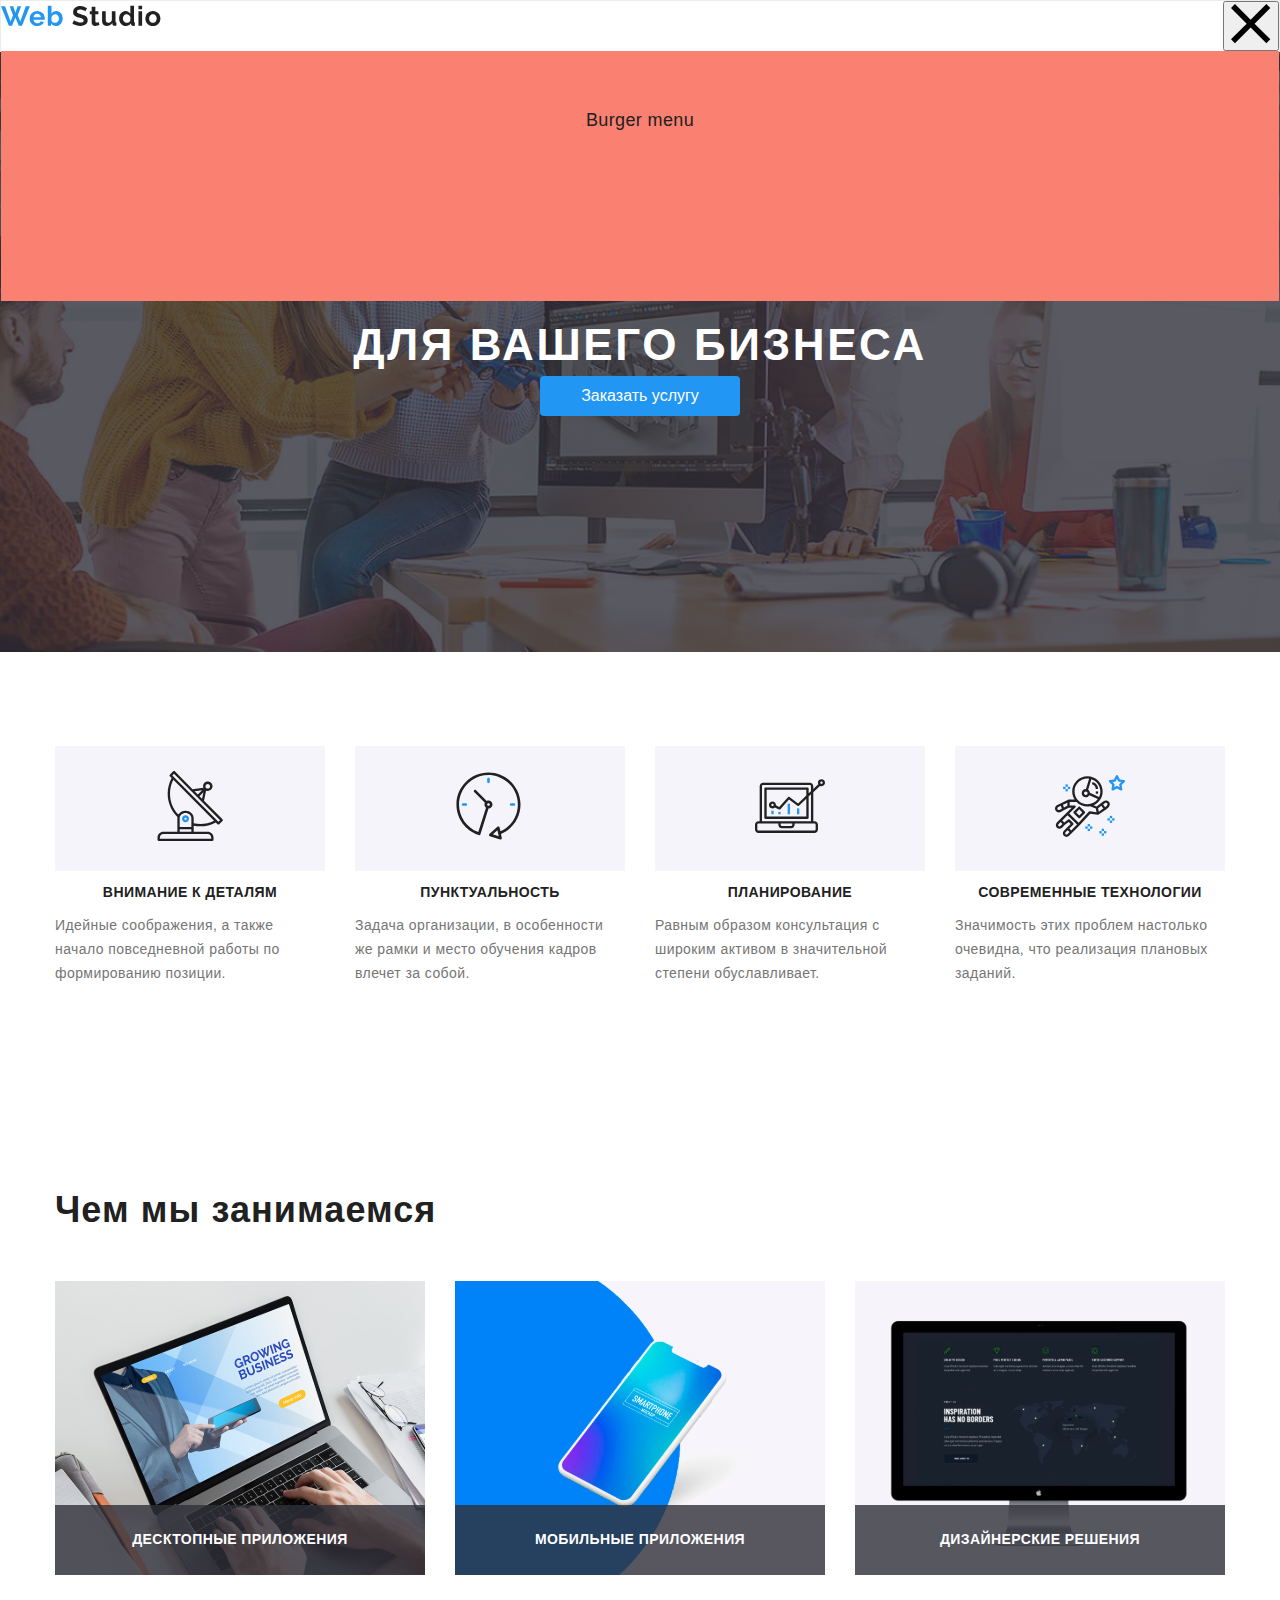
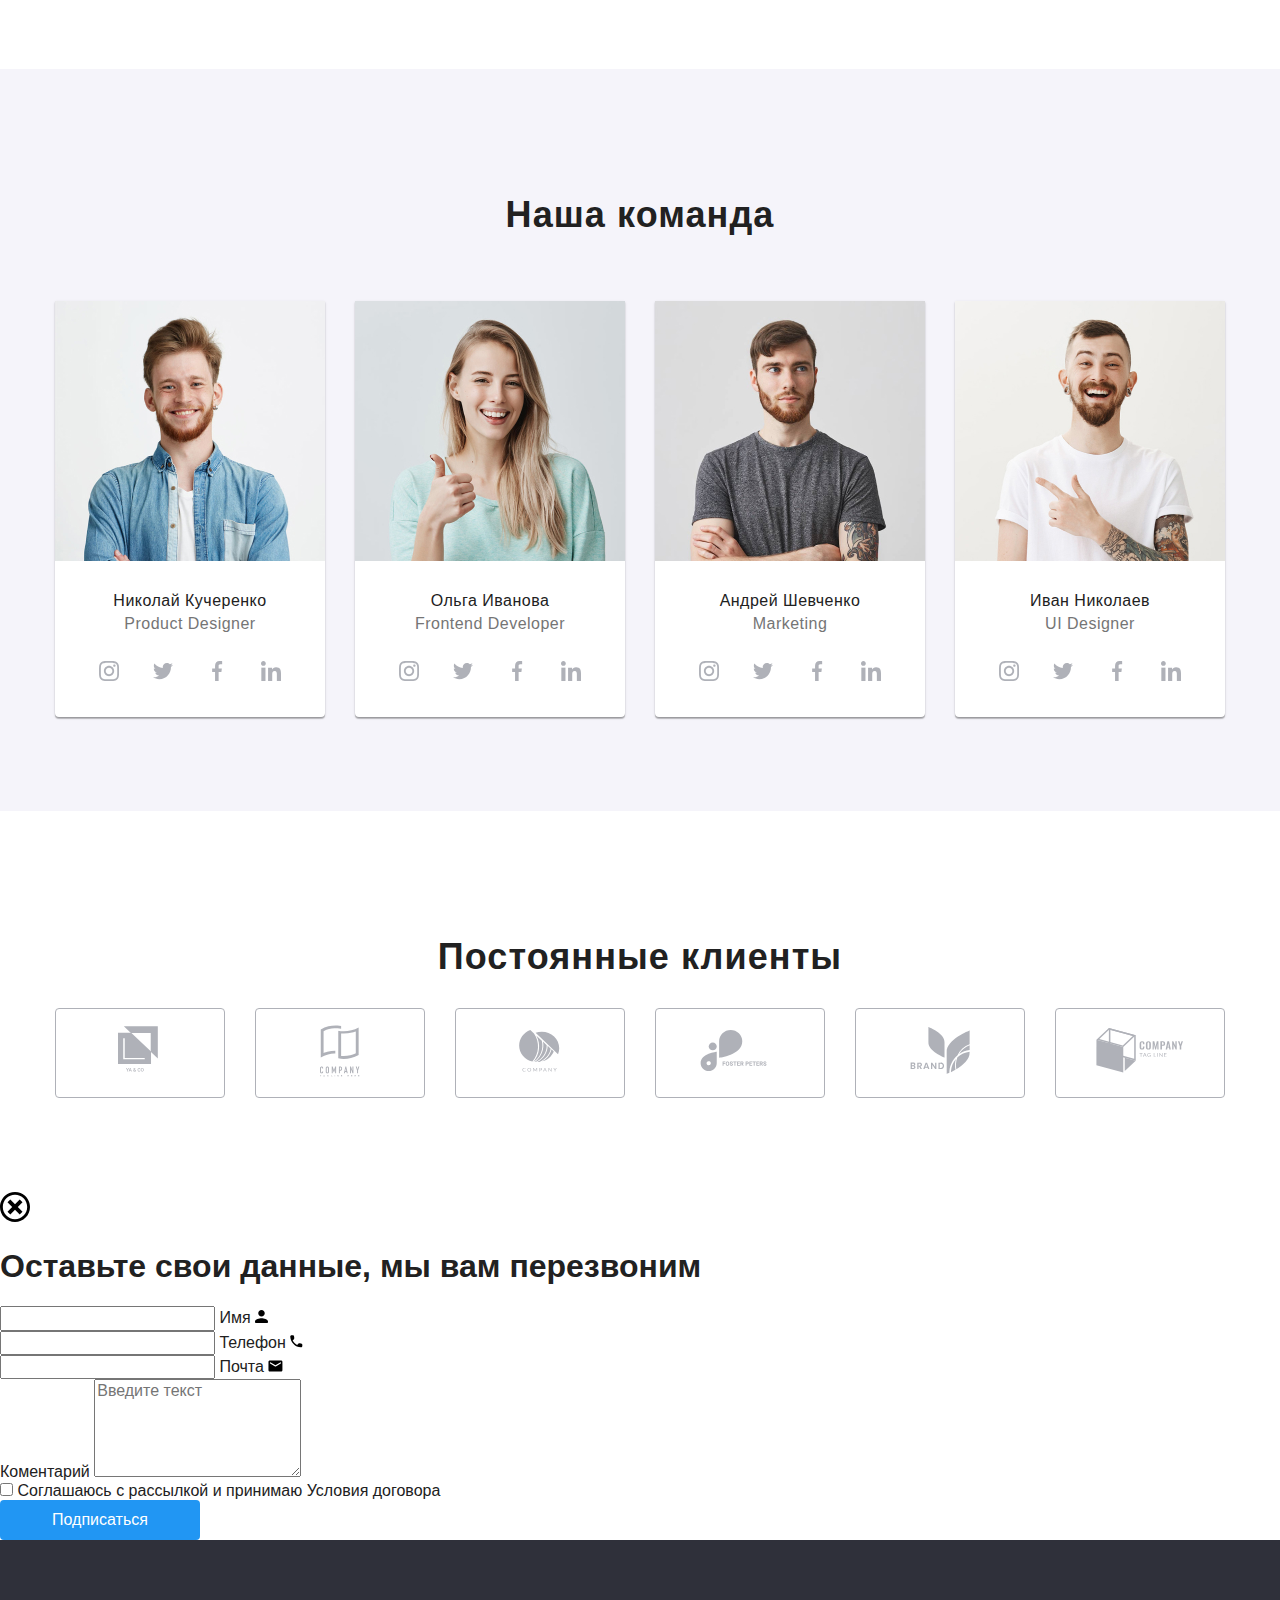
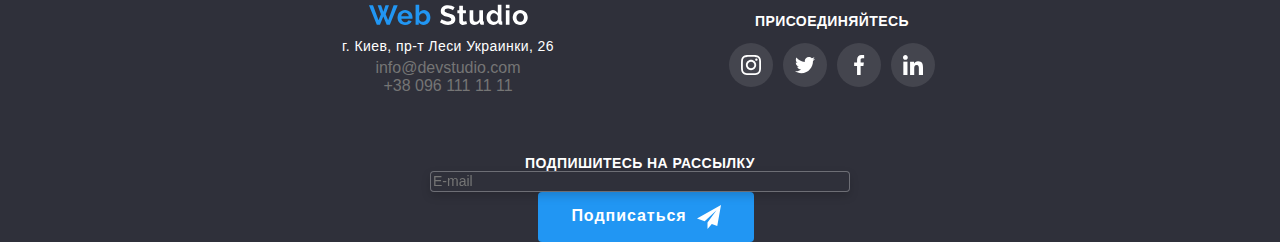
==== index.html @ 7d64acab "1" ====
<!DOCTYPE html>
<html lang="ru">
  <head>
    <meta charset="UTF-8" />
    <meta name="viewport" content="width=device-width, initial-scale=1.0" />
    <link
      rel="stylesheet"
      href="https://cdnjs.cloudflare.com/ajax/libs/modern-normalize/0.7.0/modern-normalize.min.css"
    />
    <link rel="stylesheet" href="./css/main.min.css" />
    <title>WebStudio</title>
  </head>

  <body class="page">
    <!-- header  -->
    <header>
      <div class="navigation-container">
        <div class="logo">
          <a href="./index.html">
            <svg class="footer-icon-size">
              <use
                href="./images/sprite.svg#icon-WebStudio-header"
                width="160"
                height="30"
              />
            </svg>
          </a>
        </div>
        <!-- Site navigation -->
        <div class="navcontacts-container">
          <nav>
            <ul class="nav list">
              <li class="nav-item">
                <a class="nav-link current-link" href="./index.html">Студия</a>
              </li>
              <li class="nav-item">
                <a class="nav-link" href="./portfolio.html">Портфолио</a>
              </li>
              <li class="nav-item">
                <a class="nav-link" href="">Контакты</a>
              </li>
            </ul>
          </nav>

          <!-- contacts -->

          <div class="contacts">
            <a class="email-style" href="mailto:info@devstudio.co"
              ><svg class="icon-email" width="16" height="12">
                <use href="./images/sprite.svg#icon-envelope"></use>
              </svg>
              <span class="email-text"> info@devstudio.com</span>
            </a>

            <a class="phonenumber-style" href="tel:+380961111111"
              ><svg class="icon-phone" width="10" height="15">
                <use href="./images/sprite.svg#icon-smartphone"></use>
              </svg>
              <span class="phonenumber-text"> +38 096 111 11 11</span>
            </a>
          </div>
        </div>
        <button
          type="button"
          class="menu-button is-open"
          data-menu-button
          aria-expanded="false"
          aria-controls="menu-container"
        >
          <svg class="mob-menuicon" aria-label="Переключатель мобильного меню">
            <use
              class="icon-closeburger"
              href="./images/sprite.svg#icon-close-burger"
              width="40"
              height="40"
            ></use>
            <use
              class="icon-burger"
              href="./images/sprite.svg#icon-burger"
              width="40"
              height="40"
            ></use>
          </svg>
        </button>
        <div class="menu-container is-open" id="menu-container" data-menu>
          Burger menu
        </div>
      </div>
    </header>
    <main>
      <!-- Hero -->
      <section class="hero">
        <div class="cotainer-hero">
          <h1 class="hero-title no-margin">
            Эффективные решения <br />
            для вашего бизнеса
          </h1>
          <button type="button" class="button" data-modal-open>
            Заказать услугу
          </button>
        </div>
      </section>
      <!-- Features -->
      <section class="features">
        <div class="container">
          <h2 class="title no-margin">
            *Логический заголовк,который не должен отображаться*
          </h2>
          <ul class="features-list list">
            <li class="item">
              <div class="features-icon-bcg">
                <svg class="features-icon">
                  <use
                    href="./images/sprite.svg#icon-antenna"
                    width="70"
                    height="70"
                  ></use>
                </svg>
              </div>
              <h3 class="features-title">Внимание к деталям</h3>
              <p class="features-text">
                Идейные соображения, а также начало повседневной работы по
                формированию позиции.
              </p>
            </li>
            <li class="item">
              <div class="features-icon-bcg">
                <svg class="features-icon">
                  <use
                    href="./images/sprite.svg#icon-clock"
                    width="67"
                    height="70"
                  ></use>
                </svg>
              </div>
              <h3 class="features-title">Пунктуальность</h3>
              <p class="features-text">
                Задача организации, в особенности же рамки и место обучения
                кадров влечет за собой.
              </p>
            </li>
            <li class="item">
              <div class="features-icon-bcg">
                <svg class="features-icon">
                  <use
                    href="./images/sprite.svg#icon-computer"
                    width="70"
                    height="70"
                  ></use>
                </svg>
              </div>
              <h3 class="features-title">Планирование</h3>
              <p class="features-text">
                Равным образом консультация с широким активом в значительной
                степени обуславливает.
              </p>
            </li>
            <li class="item">
              <div class="features-icon-bcg">
                <svg class="features-icon">
                  <use
                    href="./images/sprite.svg#icon-astronaut"
                    width="70"
                    height="70"
                  ></use>
                </svg>
              </div>
              <h3 class="features-title">Современные технологии</h3>
              <p class="features-text">
                Значимость этих проблем настолько очевидна, что реализация
                плановых заданий.
              </p>
            </li>
          </ul>
        </div>
      </section>
      <!-- Works -->
      <section class="works">
        <div class="container">
          <h2 class="works title">Чем мы занимаемся</h2>
          <!-- work types  -->
          <ul class="work-examples list">
            <li class="work-item">
              <img
                class="work-img"
                src="./images/laptop.svg"
                alt="Лаптоп"
                width="370"
              />
              <h3 class="work-name">Десктопные приложения</h3>
            </li>
            <li class="work-item">
              <img
                class="work-img"
                src="./images/telephoneblue.svg"
                alt="Смартфон"
                width="370"
              />
              <h3 class="work-name">Мобильные приложения</h3>
            </li>
            <li class="work-item">
              <img
                class="work-img"
                src="./images/desktop.svg"
                alt="Монитор"
                width="370"
              />
              <h3 class="work-name">Дизайнерские решения</h3>
            </li>
          </ul>
        </div>
      </section>
      <!-- Our Team -->
      <section class="team">
        <div class="container">
          <h2 class="title">Наша команда</h2>
          <!-- team members -->
          <ul class="team-list list">
            <li class="team-item">
              <img
                alt="Николай Кучеренко"
                src="./images/nikolai.jpg"
                width="480"
              />
              <h3 class="team-name">Николай Кучеренко</h3>
              <p class="team-text">Product Designer</p>
              <ul class="social list">
                <li class="social-item">
                  <a class="social-link" href=""
                    ><svg class="social-icon" width="20" height="20">
                      <use href="./images/sprite.svg#icon-instagram"></use>
                    </svg>
                  </a>
                </li>
                <li class="social-item">
                  <a class="social-link" href=""
                    ><svg class="social-icon" width="22" height="20">
                      <use href="./images/sprite.svg#icon-twitter" />
                    </svg>
                  </a>
                </li>
                <li class="social-item">
                  <a class="social-link" href=""
                    ><svg class="social-icon" width="20" height="30">
                      <use href="./images/sprite.svg#icon-facebook" />
                    </svg>
                  </a>
                </li>
                <li class="social-item">
                  <a class="social-link" href=""
                    ><svg class="social-icon" width="20" height="20">
                      <use href="./images/sprite.svg#icon-linkedin" />
                    </svg>
                  </a>
                </li>
              </ul>
            </li>
            <li class="team-item">
              <img src="./images/olga.jpg" alt="Ольга Иванова" width="480" />
              <h3 class="team-name">Ольга Иванова</h3>
              <p class="team-text">Frontend Developer</p>
              <ul class="social list">
                <li class="social-item">
                  <a class="social-link" href=""
                    ><svg class="social-icon" width="20" height="20">
                      <use href="./images/sprite.svg#icon-instagram" />
                    </svg>
                  </a>
                </li>
                <li class="social-item">
                  <a class="social-link" href=""
                    ><svg class="social-icon" width="22" height="20">
                      <use href="./images/sprite.svg#icon-twitter" />
                    </svg>
                  </a>
                </li>
                <li class="social-item">
                  <a class="social-link" href=""
                    ><svg class="social-icon" width="20" height="30">
                      <use href="./images/sprite.svg#icon-facebook" />
                    </svg>
                  </a>
                </li>
                <li class="social-item">
                  <a class="social-link" href=""
                    ><svg class="social-icon" width="20" height="20">
                      <use href="./images/sprite.svg#icon-linkedin" />
                    </svg>
                  </a>
                </li>
              </ul>
            </li>
            <li class="team-item">
              <img
                src="./images/andrei.jpg"
                alt="Андрей Шевченко"
                width="480"
              />
              <h3 class="team-name">Андрей Шевченко</h3>
              <p class="team-text">Marketing</p>
              <ul class="social list">
                <li class="social-item">
                  <a class="social-link" href=""
                    ><svg class="social-icon" width="20" height="20">
                      <use href="./images/sprite.svg#icon-instagram" />
                    </svg>
                  </a>
                </li>
                <li class="social-item">
                  <a class="social-link" href=""
                    ><svg class="social-icon" width="22" height="20">
                      <use href="./images/sprite.svg#icon-twitter" />
                    </svg>
                  </a>
                </li>
                <li class="social-item">
                  <a class="social-link" href=""
                    ><svg class="social-icon" width="20" height="30">
                      <use href="./images/sprite.svg#icon-facebook" />
                    </svg>
                  </a>
                </li>
                <li class="social-item">
                  <a class="social-link" href=""
                    ><svg class="social-icon" width="20" height="20">
                      <use href="./images/sprite.svg#icon-linkedin" />
                    </svg>
                  </a>
                </li>
              </ul>
            </li>
            <li class="team-item">
              <img src="./images/ivan.jpg" alt="Иван Николаев" width="470" />
              <h3 class="team-name">Иван Николаев</h3>
              <p class="team-text">UI Designer</p>
              <ul class="social list">
                <li class="social-item">
                  <a class="social-link" href=""
                    ><svg class="social-icon" width="20" height="20">
                      <use href="./images/sprite.svg#icon-instagram" />
                    </svg>
                  </a>
                </li>
                <li class="social-item">
                  <a class="social-link" href=""
                    ><svg class="social-icon" width="22" height="20">
                      <use href="./images/sprite.svg#icon-twitter" />
                    </svg>
                  </a>
                </li>
                <li class="social-item">
                  <a class="social-link" href=""
                    ><svg class="social-icon" width="20" height="30">
                      <use href="./images/sprite.svg#icon-facebook" />
                    </svg>
                  </a>
                </li>
                <li class="social-item">
                  <a class="social-link" href=""
                    ><svg class="social-icon" width="20" height="20">
                      <use href="./images/sprite.svg#icon-linkedin" />
                    </svg>
                  </a>
                </li>
              </ul>
            </li>
          </ul>
        </div>
      </section>
      <!-- Customers -->
      <section class="customers">
        <div class="container">
          <h2 class="title">Постоянные клиенты</h2>
          <!-- customers list -->
          <ul class="customers-logo list">
            <li class="customer-logo-pic">
              <a class="customers-link" href=""
                ><svg width="44" height="49">
                  <use href="./images/sprite.svg#icon-Client1" />
                </svg>
              </a>
            </li>
            <li class="customer-logo-pic">
              <a class="customers-link" href=""
                ><svg width="40" height="52">
                  <use href="./images/sprite.svg#icon-Client2" />
                </svg>
              </a>
            </li>
            <li class="customer-logo-pic">
              <a class="customers-link" href=""
                ><svg width="41" height="42">
                  <use href="./images/sprite.svg#icon-Client3" />
                </svg>
              </a>
            </li>
            <li class="customer-logo-pic">
              <a class="customers-link" href=""
                ><svg width="80" height="42">
                  <use href="./images/sprite.svg#icon-Client4" />
                </svg>
              </a>
            </li>
            <li class="customer-logo-pic">
              <a class="customers-link" href=""
                ><svg width="60" height="47">
                  <use href="./images/sprite.svg#icon-Client5" />
                </svg>
              </a>
            </li>
            <li class="customer-logo-pic">
              <a class="customers-link" href=""
                ><svg width="88" height="45">
                  <use href="./images/sprite.svg#icon-Client6" />
                </svg>
              </a>
            </li>
          </ul>
        </div>
      </section>

      <!-- MODAL WINDOW -->
      <div class="backdrop is-hidden" data-modal>
        <div class="modal">
          <a class="close-button" href="./index.html" data-modal-close
            ><svg width="30" height="30">
              <use href="./images/sprite.svg#icon-cancel-circle" />
            </svg>
          </a>

          <form class="callback-form" autocomplete="off">
            <h1 class="form-tittle">Оставьте свои данные, мы вам перезвоним</h1>
            <div class="form-field">
              <input
                class="form-input"
                id="name"
                name="name"
                type="text"
                placeholder=" "
              />
              <label class="form-lable" for="name">Имя</label>
              <svg class="modal-icon" width="13" height="13">
                <use href="./images/sprite.svg#icon-person-modal" />
              </svg>
            </div>
            <div class="form-field">
              <input
                class="form-input"
                id="tel"
                name="tel"
                type="tel"
                placeholder=" "
              />
              <label class="form-lable" for="tel">Телефон</label>
              <svg class="modal-icon" width="13" height="13">
                <use href="./images/sprite.svg#icon-phone-modal" />
              </svg>
            </div>
            <div class="form-field">
              <input
                class="form-input"
                id="mail"
                name="mail"
                type="email"
                placeholder=" "
              />
              <label class="form-lable" for="mail">Почта</label>
              <svg class="modal-icon" width="15" height="12">
                <use href="./images/sprite.svg#icon-envelope-modal" />
              </svg>
            </div>
            <div class="form-field">
              <label
                >Коментарий
                <textarea
                  name="comment"
                  rows="5"
                  placeholder="Введите текст"
                ></textarea>
              </label>
            </div>
            <div class="policy-field">
              <label class="checkbox-lable"
                ><input class="checkbox" name="agree" type="checkbox" />
                <span class="checkbox-icon"></span>Соглашаюсь с рассылкой и
                принимаю
                <a class="policy-link" href="">Условия договора </a>
              </label>
            </div>
            <div class="submit">
              <button type="button" class="button submit-btn">
                Подписаться
              </button>
            </div>
          </form>
        </div>
      </div>
    </main>
    <!-- Footer -->
    <footer class="footer">
      <!-- logo -->
      <div class="logo-subscribe-container">
        <div class="footer-container">
          <div class="logo-footer">
            <a href="./index.html">
              <svg class="footer-icon-size">
                <use
                  href="./images/sprite.svg#icon-WebStudio-foooter"
                  width="160"
                  height="30"
                />
              </svg>
            </a>

            <address>
              <span class="phys-address"> г. Киев, пр-т Леси Украинки, 26</span>
              <br />
              <!-- contacts -->
              <a href="mailto:info@devstudio.co">
                <span class="adress">info@devstudio.com</span></a
              >
              <br />
              <a href="tel:+380961111111">
                <span class="adress">+38 096 111 11 11</span></a
              >
            </address>
          </div>
          <!-- subscribe -->
          <div class="subscribe-container">
            <h2 class="subscribe-title">присоединяйтесь</h2>
            <ul class="footer-social list">
              <li class="footer-social-item">
                <a class="footer-social-link" href=""
                  ><svg class="footer-social-icon" width="20" height="20">
                    <use href="./images/sprite.svg#icon-instagram" />
                  </svg>
                </a>
              </li>
              <li class="footer-social-item">
                <a class="footer-social-link" href=""
                  ><svg class="footer-social-icon" width="22" height="20">
                    <use href="./images/sprite.svg#icon-twitter" />
                  </svg>
                </a>
              </li>
              <li class="footer-social-item">
                <a class="footer-social-link" href=""
                  ><svg class="footer-social-icon" width="20" height="30">
                    <use href="./images/sprite.svg#icon-facebook" />
                  </svg>
                </a>
              </li>
              <li class="footer-social-item">
                <a class="footer-social-link" href=""
                  ><svg class="footer-social-icon" width="20" height="20">
                    <use href="./images/sprite.svg#icon-linkedin" />
                  </svg>
                </a>
              </li>
            </ul>
          </div>
        </div>
        <div class="mail-subscribe">
          <form class="suscribe-form">
            <label class="footer-field">
              <input name="mail" type="email" placeholder="E-mail" />
              Подпишитесь на рассылку
            </label>
            <button class="footer-btn" type="submit" class="submit-btn">
              Подписаться
            </button>
          </form>
        </div>
      </div>
    </footer>
    <script src="./js/modal.js"></script>
    <script src="./js/menu.js"></script>
  </body>
</html>
---- css/main.min.css ----
.page{font-family:"Roboto", sans-serif;color:#212121;background-color:#fff}a{color:inherit;text-decoration:none}img{display:block;max-width:100%;height:auto}.visually-hidden{position:absolute !important;clip:rect(1px 1px 1px 1px);clip:rect(1px, 1px, 1px, 1px);padding:0 !important;border:0 !important;height:1px !important;width:1px !important;overflow:hidden}.list{list-style:none;padding:0px;margin:0px}.container{padding-left:15px;padding-right:15px;margin-right:auto;margin-left:auto}@media screen and (max-width: 767px){.container{max-width:480px}}@media screen and (min-width: 768px){.container{max-width:768px}}@media screen and (min-width: 1140px){.container{max-width:1200px;padding-bottom:94px;padding-top:94px}}.button{min-width:200px;padding:10px 32px;color:#fff;background:#2196f3;border-radius:4px;border:1px solid transparent}.title{font-weight:700;font-size:36px;line-height:1.2;text-align:center;letter-spacing:0.03em}.no-margin{margin:0px}.menu-container{display:none;position:absolute;top:100%;left:0;width:100%;height:250px;background-color:salmon;padding:60px 0;text-align:center;font-weight:500;font-size:18px;line-height:1.1;letter-spacing:0.02em}.menu-container.is-open{display:block}.menu-button .icon-closeburger{display:none}.menu-button.is-open .icon-closeburger{display:block}.menu-button.is-open .icon-burger{display:none}.navigation-container{position:relative;display:-webkit-box;display:-ms-flexbox;display:flex;-webkit-box-pack:justify;-ms-flex-pack:justify;justify-content:space-between}.navcontacts-container{display:none}.mob-menu{display:-webkit-inline-box;display:-ms-inline-flexbox;display:inline-flex;margin:0;padding:0;border:none;background-color:transparent}.mob-menuicon{height:40px;width:40px}header{border:1px solid #ececec}.email-style{color:#757575;fill:#757575;-webkit-transition:color 250ms cubic-bezier(0.4, 0, 0.2, 1),fill 250ms cubic-bezier(0.4, 0, 0.2, 1);transition:color 250ms cubic-bezier(0.4, 0, 0.2, 1),fill 250ms cubic-bezier(0.4, 0, 0.2, 1)}.email-style:hover,.email-style:focus{color:#2196f3;fill:#2196f3}.email-text{font-style:normal;font-style:normal;font-weight:500;font-size:14px;line-height:1.14;letter-spacing:0.02em}.phonenumber-style{font-style:normal;font-weight:500;font-size:14px;line-height:1.14;letter-spacing:0.02em}.phonenumber-style{color:#757575;fill:#757575;-webkit-transition:color 250ms cubic-bezier(0.4, 0, 0.2, 1),fill 250ms cubic-bezier(0.4, 0, 0.2, 1);transition:color 250ms cubic-bezier(0.4, 0, 0.2, 1),fill 250ms cubic-bezier(0.4, 0, 0.2, 1)}.phonenumber-style:focus,.phonenumber-style:hover{color:#2196f3;fill:#2196f3}.features .title{display:none}@media screen and (min-width: 768px){.features-list{display:-webkit-box;display:-ms-flexbox;display:flex;-ms-flex-wrap:wrap;flex-wrap:wrap;margin:-15px}}@media screen and (min-width: 1140px){.features-list{-ms-flex-wrap:nowrap;flex-wrap:nowrap}}.features-icon-bcg{text-align:center;padding:25px 0;background-color:#f5f4fa}@media screen and (min-width: 768px){.list .item{-ms-flex-preferred-size:calc((100% - 4 * 15px) / 2);flex-basis:calc((100% - 4 * 15px) / 2);margin:15px}}@media screen and (min-width: 1140px){.list .item{-ms-flex-preferred-size:calc((100% - 3 * 30px) / 4);flex-basis:calc((100% - 3 * 30px) / 4)}}.features-icon{width:70px;height:70px}.features-title{text-align:center;font-weight:700;font-size:14px;line-height:1.1;letter-spacing:0.03em;text-transform:uppercase}.features-text{color:#757575;font-size:14px;line-height:1.7;letter-spacing:0.03em}.customers-logo{display:-webkit-box;display:-ms-flexbox;display:flex;-ms-flex-wrap:wrap;flex-wrap:wrap;margin:-15px}.customer-logo-pic{-ms-flex-preferred-size:calc((100% - 4 * 15px) / 2);flex-basis:calc((100% - 4 * 15px) / 2);height:90px;margin:15px;display:-webkit-box;display:-ms-flexbox;display:flex;-webkit-box-pack:center;-ms-flex-pack:center;justify-content:center;-webkit-box-align:center;-ms-flex-align:center;align-items:center;border:1px solid #afb1b8;-webkit-box-sizing:border-box;box-sizing:border-box;border-radius:4px;-webkit-transition:border 250ms cubic-bezier(0.4, 0, 0.2, 1);transition:border 250ms cubic-bezier(0.4, 0, 0.2, 1)}@media screen and (min-width: 768px){.customer-logo-pic{-ms-flex-preferred-size:calc((100% - 6 * 15px) / 3);flex-basis:calc((100% - 6 * 15px) / 3)}}@media screen and (min-width: 1140px){.customer-logo-pic{-ms-flex-preferred-size:calc((100% - 12 * 15px) / 6);flex-basis:calc((100% - 12 * 15px) / 6)}}.customer-logo-pic:focus,.customer-logo-pic:hover{border:1px solid #2196f3}.customers-link{fill:#afb1b8;-webkit-transition:fill 250ms cubic-bezier(0.4, 0, 0.2, 1);transition:fill 250ms cubic-bezier(0.4, 0, 0.2, 1)}.customers-link:hover,.customers-link:focus{fill:#2196f3}@media screen and (max-width: 768px){.works{display:none}}@media screen and (min-width: 768px){.works{display:none}}@media screen and (min-width: 1140px){.works{display:-webkit-box;display:-ms-flexbox;display:flex}}.works .title{margin-bottom:50px;margin-top:0px}.work-examples{display:-webkit-box;display:-ms-flexbox;display:flex}.work-item{position:relative}.work-img{display:block}.work-item+.work-item{margin-left:30px}.work-name{position:absolute;display:-webkit-box;display:-ms-flexbox;display:flex;-webkit-box-pack:center;-ms-flex-pack:center;justify-content:center;-webkit-box-align:center;-ms-flex-align:center;align-items:center;bottom:0px;width:370px;height:70px;margin:0px;font-weight:700;font-size:14px;line-height:1.1;letter-spacing:0.03em;text-transform:uppercase;color:#ffffff;background-color:rgba(47,48,58,0.8)}@media screen and (min-width: 768px){.team-list{display:-webkit-box;display:-ms-flexbox;display:flex;-ms-flex-wrap:wrap;flex-wrap:wrap;margin:-15px}}@media screen and (min-width: 1140px){.team-list{-ms-flex-wrap:nowrap;flex-wrap:nowrap;margin-top:50px}}.team{background-color:#f5f4fa}.team-item{margin-right:auto;margin-left:auto;display:block;-webkit-box-shadow:0px 2px 1px rgba(0,0,0,0.2),0px 1px 1px rgba(0,0,0,0.14),0px 1px 3px rgba(0,0,0,0.12);box-shadow:0px 2px 1px rgba(0,0,0,0.2),0px 1px 1px rgba(0,0,0,0.14),0px 1px 3px rgba(0,0,0,0.12);border-radius:0px 0px 4px 4px;background-color:#fff}@media screen and (min-width: 768px){.team-item{-ms-flex-preferred-size:calc((100% - 4 * 15px) / 2);flex-basis:calc((100% - 4 * 15px) / 2);margin:15px}}.team-name{font-weight:500;font-size:16px;line-height:1.2;letter-spacing:0.03em;margin-top:30px;margin-bottom:0px;text-align:center}.team-text{font-size:16px;line-height:1.2;letter-spacing:0.03em;color:#757575;margin-top:10px;margin-bottom:0px;text-align:center;margin:4px}.social{margin-top:16px;margin-bottom:24px;display:-webkit-box;display:-ms-flexbox;display:flex;-webkit-box-pack:center;-ms-flex-pack:center;justify-content:center}.social-item+.social-item{margin-left:10px}.social-link{display:-webkit-box;display:-ms-flexbox;display:flex;-webkit-box-pack:center;-ms-flex-pack:center;justify-content:center;-webkit-box-align:center;-ms-flex-align:center;align-items:center;width:44px;height:44px;border-radius:50%;fill:#afb1b8;-webkit-transition:background-color 250ms cubic-bezier(0.4, 0, 0.2, 1),fill 250ms cubic-bezier(0.4, 0, 0.2, 1);transition:background-color 250ms cubic-bezier(0.4, 0, 0.2, 1),fill 250ms cubic-bezier(0.4, 0, 0.2, 1)}.social-link:hover,.social-link:focus{background-color:#2196f3;fill:#ffffff}.footer{background-color:#2f303a}.footer-container{width:470px;padding:60px 0px;margin-left:auto;margin-right:auto}@media screen and (min-width: 768px){.footer-container{display:-webkit-box;display:-ms-flexbox;display:flex;width:768px}}@media screen and (min-width: 1140px){.footer-container{width:768px}}.logo-footer{text-align:center}@media screen and (min-width: 768px){.logo-footer{width:50%}}.phys-address{font-size:14px;line-height:1.7;letter-spacing:0.03em;margin-top:20px;font-style:normal;color:#fff}.adress{color:#757575;font-style:normal}@media screen and (min-width: 768px){.subscribe-container{width:50%}}.subscribe-title{text-align:center;font-weight:700;font-size:14px;line-height:1.4;letter-spacing:0.03em;text-transform:uppercase;color:#fff}.footer-icon-size{width:160px;height:30px}.footer-social{display:-webkit-box;display:-ms-flexbox;display:flex;-webkit-box-pack:center;-ms-flex-pack:center;justify-content:center}.footer-social-link{display:-webkit-box;display:-ms-flexbox;display:flex;width:44px;height:44px;background-color:rgba(255,255,255,0.1);fill:#ffffff;border-radius:50%;-webkit-box-pack:center;-ms-flex-pack:center;justify-content:center;-webkit-box-align:center;-ms-flex-align:center;align-items:center;-webkit-transition:background-color 250ms cubic-bezier(0.4, 0, 0.2, 1);transition:background-color 250ms cubic-bezier(0.4, 0, 0.2, 1)}.footer-social-link:hover,.footer-social-link:focus{background-color:#2196f3}.footer-social-item+.footer-social-item{margin-left:10px}.suscribe-form{padding:0px 15px 0px 15px;margin-left:auto;margin-right:auto;width:100%}@media screen and (min-width: 768px){.suscribe-form{width:450px}}.mail-subscribe{width:100%}.footer-field{display:-webkit-box;display:-ms-flexbox;display:flex;-webkit-box-orient:vertical;-webkit-box-direction:reverse;-ms-flex-direction:column-reverse;flex-direction:column-reverse;text-align:center}.suscribe-form{display:block;text-align:center}.footer-field input{border:1px solid rgba(255,255,255,0.3);-webkit-filter:drop-shadow(0px 4px 4px rgba(0,0,0,0.15));filter:drop-shadow(0px 4px 4px rgba(0,0,0,0.15));border-radius:4px;color:rgba(255,255,255,0.6);background-color:#2f303a}.footer-field{font-weight:700;font-size:14px;line-height:16px;letter-spacing:0.03em;text-transform:uppercase;color:#fff}.footer-btn{display:-webkit-inline-box;display:-ms-inline-flexbox;display:inline-flex;text-align:center;-webkit-box-pack:center;-ms-flex-pack:center;justify-content:center;-webkit-box-align:center;-ms-flex-align:center;align-items:center;padding:10px 32px;height:50px;min-width:200px;margin-left:12px;color:#fff;background:#2196f3;border-radius:4px;border:1px solid transparent;font-weight:700;font-size:16px;line-height:1.8;letter-spacing:0.06em}.footer-btn::after{content:"";display:block;margin-left:10px;width:24px;height:24px;background-image:url(../images/send.svg);background-size:contain}.hero{background-image:-webkit-gradient(linear, left top, right top, from(rgba(47,48,58,0.8)), to(rgba(47,48,58,0.8))),url(../images/Header-mob@2x.jpg);background-image:linear-gradient(to right, rgba(47,48,58,0.8), rgba(47,48,58,0.8)),url(../images/Header-mob@2x.jpg);height:600px;background-repeat:no-repeat;background-position:center;background-size:cover;text-align:center;background-color:#212121}@media screen and (min-width: 768px){.hero{background-image:-webkit-gradient(linear, left top, right top, from(rgba(47,48,58,0.8)), to(rgba(47,48,58,0.8))),url(../images/Header-tab@2x.jpg);background-image:linear-gradient(to right, rgba(47,48,58,0.8), rgba(47,48,58,0.8)),url(../images/Header-tab@2x.jpg)}}@media screen and (min-width: 1140px){.hero{background-image:-webkit-gradient(linear, left top, right top, from(rgba(47,48,58,0.8)), to(rgba(47,48,58,0.8))),url(../images/Header-desctop@1x.jpg);background-image:linear-gradient(to right, rgba(47,48,58,0.8), rgba(47,48,58,0.8)),url(../images/Header-desctop@1x.jpg)}}.hero-title{font-weight:900;font-size:44px;line-height:1.4;text-align:center;letter-spacing:0.06em;text-transform:uppercase;color:#fff}.cotainer-hero{padding-top:200px}
/*# sourceMappingURL=main.min.css.map */
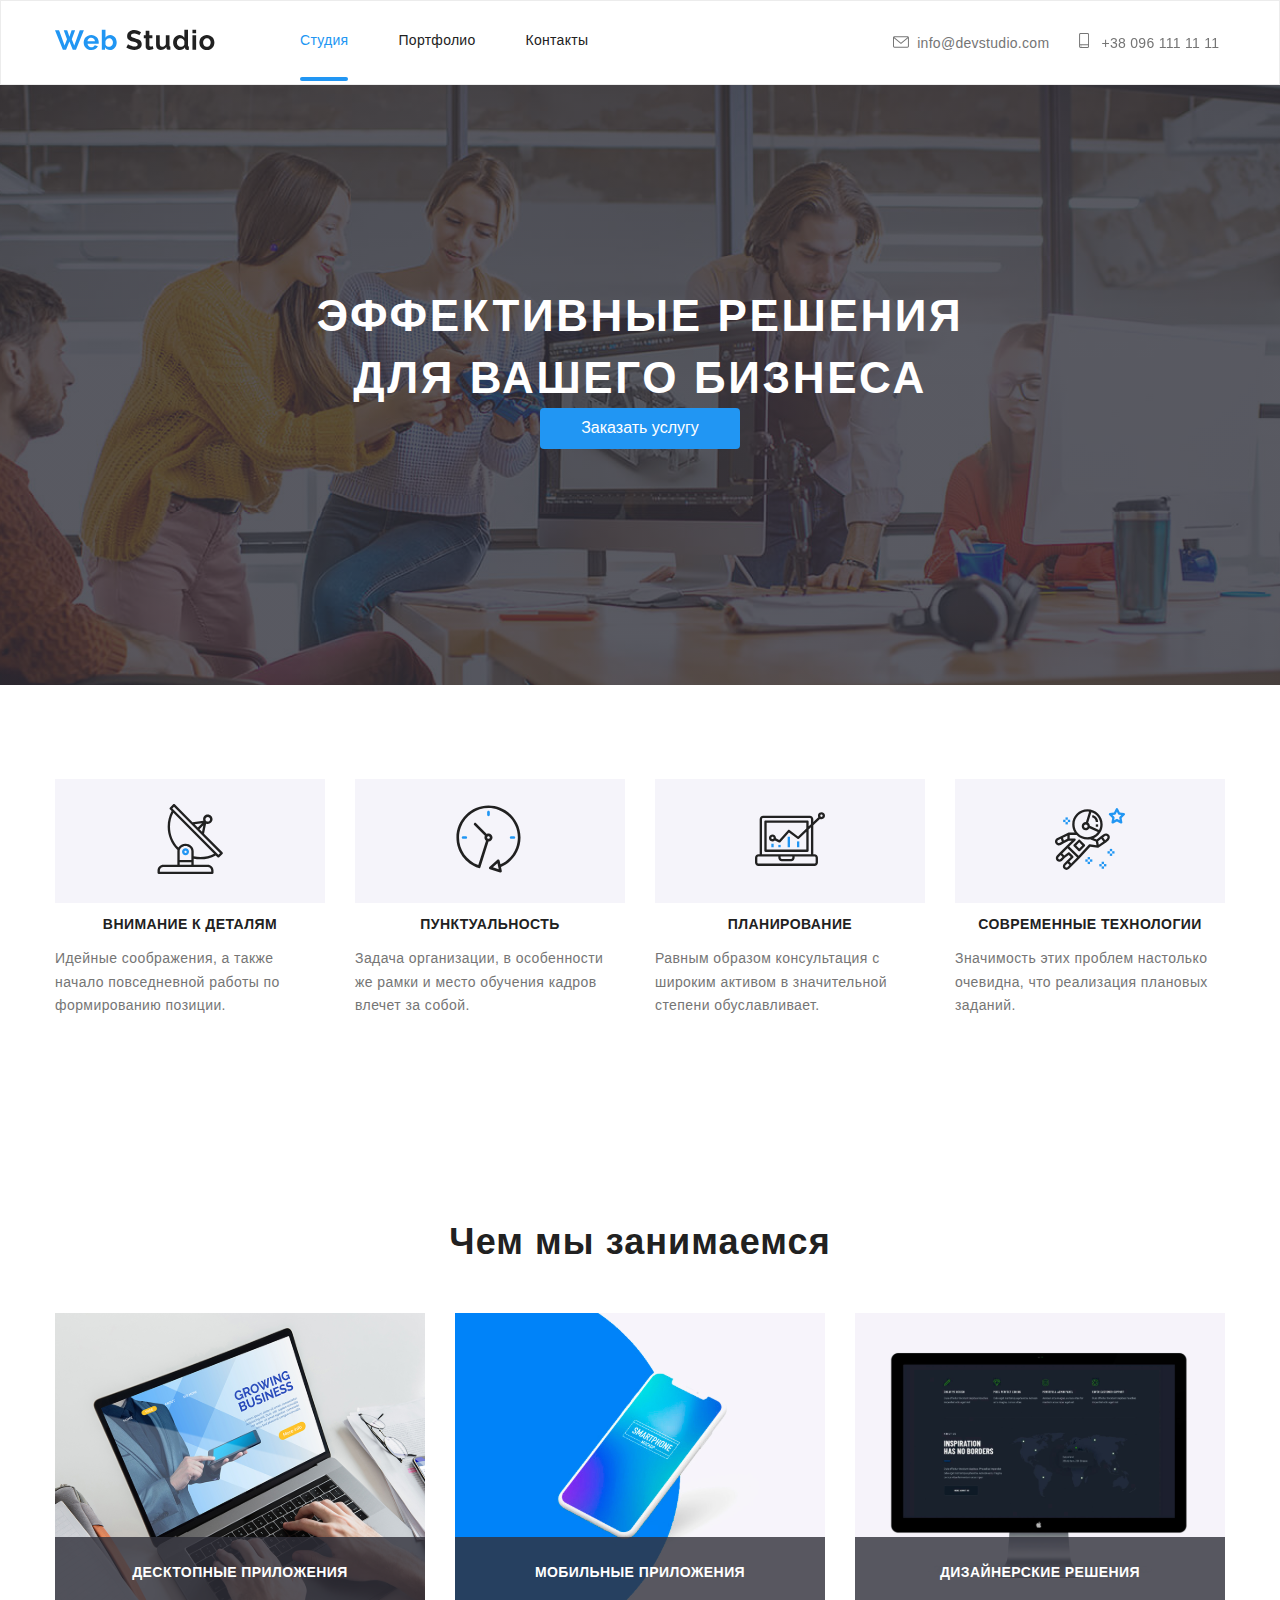
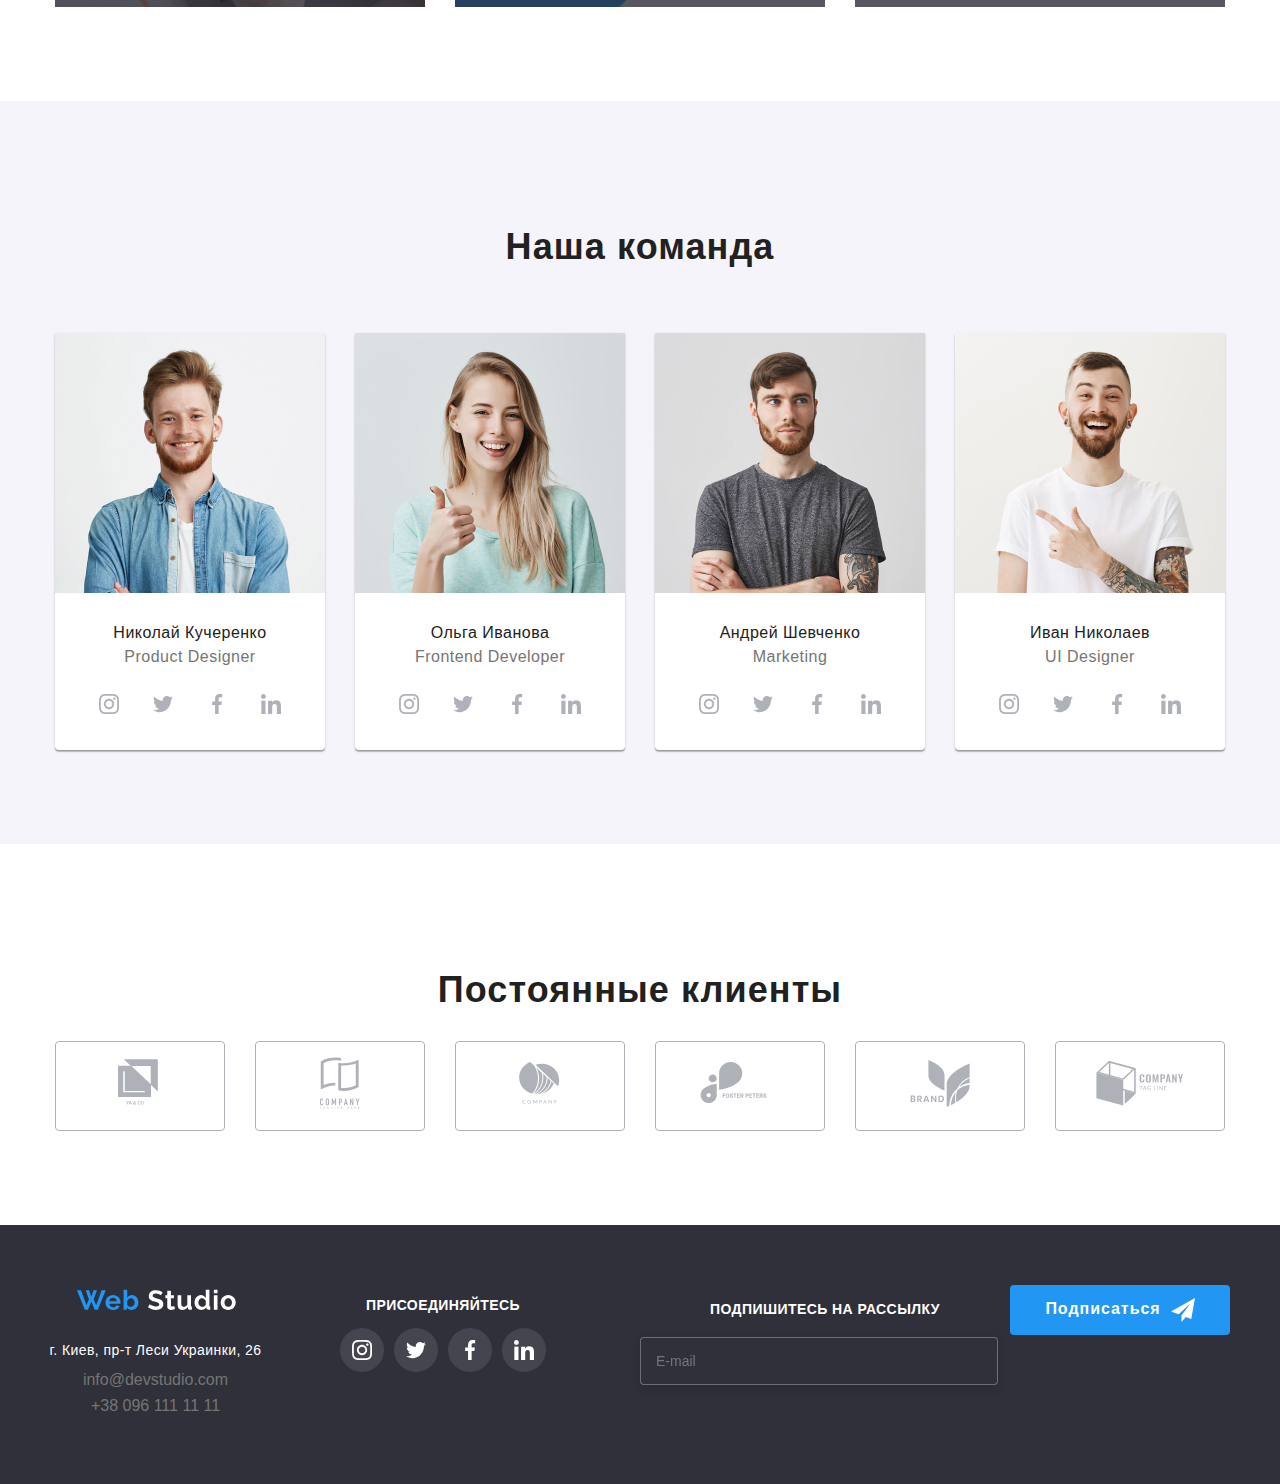
==== commit ba2bae44: "123" ====
--- a/index.html
+++ b/index.html
@@ -17,7 +17,7 @@
       <div class="navigation-container">
         <div class="logo">
           <a href="./index.html">
-            <svg class="footer-icon-size">
+            <svg class="header-icon-size">
               <use
                 href="./images/sprite.svg#icon-WebStudio-header"
                 width="160"
@@ -27,39 +27,6 @@
           </a>
         </div>
         <!-- Site navigation -->
-        <div class="navcontacts-container">
-          <nav>
-            <ul class="nav list">
-              <li class="nav-item">
-                <a class="nav-link current-link" href="./index.html">Студия</a>
-              </li>
-              <li class="nav-item">
-                <a class="nav-link" href="./portfolio.html">Портфолио</a>
-              </li>
-              <li class="nav-item">
-                <a class="nav-link" href="">Контакты</a>
-              </li>
-            </ul>
-          </nav>
-
-          <!-- contacts -->
-
-          <div class="contacts">
-            <a class="email-style" href="mailto:info@devstudio.co"
-              ><svg class="icon-email" width="16" height="12">
-                <use href="./images/sprite.svg#icon-envelope"></use>
-              </svg>
-              <span class="email-text"> info@devstudio.com</span>
-            </a>
-
-            <a class="phonenumber-style" href="tel:+380961111111"
-              ><svg class="icon-phone" width="10" height="15">
-                <use href="./images/sprite.svg#icon-smartphone"></use>
-              </svg>
-              <span class="phonenumber-text"> +38 096 111 11 11</span>
-            </a>
-          </div>
-        </div>
         <button
           type="button"
           class="menu-button is-open"
@@ -83,7 +50,41 @@
           </svg>
         </button>
         <div class="menu-container is-open" id="menu-container" data-menu>
-          Burger menu
+          <div class="navcontacts-container">
+            <nav class="nav-bar">
+              <ul class="nav list">
+                <li class="nav-item">
+                  <a class="nav-link current-link" href="./index.html"
+                    >Студия</a
+                  >
+                </li>
+                <li class="nav-item">
+                  <a class="nav-link" href="./portfolio.html">Портфолио</a>
+                </li>
+                <li class="nav-item">
+                  <a class="nav-link" href="">Контакты</a>
+                </li>
+              </ul>
+            </nav>
+
+            <!-- contacts -->
+
+            <div class="contacts">
+              <a class="email-style" href="mailto:info@devstudio.co"
+                ><svg class="icon-email" width="16" height="12">
+                  <use href="./images/sprite.svg#icon-envelope"></use>
+                </svg>
+                <span class="email-text"> info@devstudio.com</span>
+              </a>
+
+              <a class="phonenumber-style" href="tel:+380961111111"
+                ><svg class="icon-phone" width="10" height="15">
+                  <use href="./images/sprite.svg#icon-smartphone"></use>
+                </svg>
+                <span class="phonenumber-text"> +38 096 111 11 11</span>
+              </a>
+            </div>
+          </div>
         </div>
       </div>
     </header>
@@ -213,158 +214,160 @@
       <!-- Our Team -->
       <section class="team">
         <div class="container">
-          <h2 class="title">Наша команда</h2>
-          <!-- team members -->
-          <ul class="team-list list">
-            <li class="team-item">
-              <img
-                alt="Николай Кучеренко"
-                src="./images/nikolai.jpg"
-                width="480"
-              />
-              <h3 class="team-name">Николай Кучеренко</h3>
-              <p class="team-text">Product Designer</p>
-              <ul class="social list">
-                <li class="social-item">
-                  <a class="social-link" href=""
-                    ><svg class="social-icon" width="20" height="20">
-                      <use href="./images/sprite.svg#icon-instagram"></use>
-                    </svg>
-                  </a>
-                </li>
-                <li class="social-item">
-                  <a class="social-link" href=""
-                    ><svg class="social-icon" width="22" height="20">
-                      <use href="./images/sprite.svg#icon-twitter" />
-                    </svg>
-                  </a>
-                </li>
-                <li class="social-item">
-                  <a class="social-link" href=""
-                    ><svg class="social-icon" width="20" height="30">
-                      <use href="./images/sprite.svg#icon-facebook" />
-                    </svg>
-                  </a>
-                </li>
-                <li class="social-item">
-                  <a class="social-link" href=""
-                    ><svg class="social-icon" width="20" height="20">
-                      <use href="./images/sprite.svg#icon-linkedin" />
-                    </svg>
-                  </a>
-                </li>
-              </ul>
-            </li>
-            <li class="team-item">
-              <img src="./images/olga.jpg" alt="Ольга Иванова" width="480" />
-              <h3 class="team-name">Ольга Иванова</h3>
-              <p class="team-text">Frontend Developer</p>
-              <ul class="social list">
-                <li class="social-item">
-                  <a class="social-link" href=""
-                    ><svg class="social-icon" width="20" height="20">
-                      <use href="./images/sprite.svg#icon-instagram" />
-                    </svg>
-                  </a>
-                </li>
-                <li class="social-item">
-                  <a class="social-link" href=""
-                    ><svg class="social-icon" width="22" height="20">
-                      <use href="./images/sprite.svg#icon-twitter" />
-                    </svg>
-                  </a>
-                </li>
-                <li class="social-item">
-                  <a class="social-link" href=""
-                    ><svg class="social-icon" width="20" height="30">
-                      <use href="./images/sprite.svg#icon-facebook" />
-                    </svg>
-                  </a>
-                </li>
-                <li class="social-item">
-                  <a class="social-link" href=""
-                    ><svg class="social-icon" width="20" height="20">
-                      <use href="./images/sprite.svg#icon-linkedin" />
-                    </svg>
-                  </a>
-                </li>
-              </ul>
-            </li>
-            <li class="team-item">
-              <img
-                src="./images/andrei.jpg"
-                alt="Андрей Шевченко"
-                width="480"
-              />
-              <h3 class="team-name">Андрей Шевченко</h3>
-              <p class="team-text">Marketing</p>
-              <ul class="social list">
-                <li class="social-item">
-                  <a class="social-link" href=""
-                    ><svg class="social-icon" width="20" height="20">
-                      <use href="./images/sprite.svg#icon-instagram" />
-                    </svg>
-                  </a>
-                </li>
-                <li class="social-item">
-                  <a class="social-link" href=""
-                    ><svg class="social-icon" width="22" height="20">
-                      <use href="./images/sprite.svg#icon-twitter" />
-                    </svg>
-                  </a>
-                </li>
-                <li class="social-item">
-                  <a class="social-link" href=""
-                    ><svg class="social-icon" width="20" height="30">
-                      <use href="./images/sprite.svg#icon-facebook" />
-                    </svg>
-                  </a>
-                </li>
-                <li class="social-item">
-                  <a class="social-link" href=""
-                    ><svg class="social-icon" width="20" height="20">
-                      <use href="./images/sprite.svg#icon-linkedin" />
-                    </svg>
-                  </a>
-                </li>
-              </ul>
-            </li>
-            <li class="team-item">
-              <img src="./images/ivan.jpg" alt="Иван Николаев" width="470" />
-              <h3 class="team-name">Иван Николаев</h3>
-              <p class="team-text">UI Designer</p>
-              <ul class="social list">
-                <li class="social-item">
-                  <a class="social-link" href=""
-                    ><svg class="social-icon" width="20" height="20">
-                      <use href="./images/sprite.svg#icon-instagram" />
-                    </svg>
-                  </a>
-                </li>
-                <li class="social-item">
-                  <a class="social-link" href=""
-                    ><svg class="social-icon" width="22" height="20">
-                      <use href="./images/sprite.svg#icon-twitter" />
-                    </svg>
-                  </a>
-                </li>
-                <li class="social-item">
-                  <a class="social-link" href=""
-                    ><svg class="social-icon" width="20" height="30">
-                      <use href="./images/sprite.svg#icon-facebook" />
-                    </svg>
-                  </a>
-                </li>
-                <li class="social-item">
-                  <a class="social-link" href=""
-                    ><svg class="social-icon" width="20" height="20">
-                      <use href="./images/sprite.svg#icon-linkedin" />
-                    </svg>
-                  </a>
-                </li>
-              </ul>
-            </li>
-          </ul>
+          <div class="team-content">
+            <h2 class="title">Наша команда</h2>
+            <!-- team members -->
+            <ul class="team-list list">
+              <li class="team-item">
+                <img
+                  alt="Николай Кучеренко"
+                  src="./images/nikolai.jpg"
+                  width="480"
+                />
+                <h3 class="team-name">Николай Кучеренко</h3>
+                <p class="team-text">Product Designer</p>
+                <ul class="social list">
+                  <li class="social-item">
+                    <a class="social-link" href=""
+                      ><svg class="social-icon" width="20" height="20">
+                        <use href="./images/sprite.svg#icon-instagram"></use>
+                      </svg>
+                    </a>
+                  </li>
+                  <li class="social-item">
+                    <a class="social-link" href=""
+                      ><svg class="social-icon" width="22" height="20">
+                        <use href="./images/sprite.svg#icon-twitter" />
+                      </svg>
+                    </a>
+                  </li>
+                  <li class="social-item">
+                    <a class="social-link" href=""
+                      ><svg class="social-icon" width="20" height="30">
+                        <use href="./images/sprite.svg#icon-facebook" />
+                      </svg>
+                    </a>
+                  </li>
+                  <li class="social-item">
+                    <a class="social-link" href=""
+                      ><svg class="social-icon" width="20" height="20">
+                        <use href="./images/sprite.svg#icon-linkedin" />
+                      </svg>
+                    </a>
+                  </li>
+                </ul>
+              </li>
+              <li class="team-item">
+                <img src="./images/olga.jpg" alt="Ольга Иванова" width="480" />
+                <h3 class="team-name">Ольга Иванова</h3>
+                <p class="team-text">Frontend Developer</p>
+                <ul class="social list">
+                  <li class="social-item">
+                    <a class="social-link" href=""
+                      ><svg class="social-icon" width="20" height="20">
+                        <use href="./images/sprite.svg#icon-instagram" />
+                      </svg>
+                    </a>
+                  </li>
+                  <li class="social-item">
+                    <a class="social-link" href=""
+                      ><svg class="social-icon" width="22" height="20">
+                        <use href="./images/sprite.svg#icon-twitter" />
+                      </svg>
+                    </a>
+                  </li>
+                  <li class="social-item">
+                    <a class="social-link" href=""
+                      ><svg class="social-icon" width="20" height="30">
+                        <use href="./images/sprite.svg#icon-facebook" />
+                      </svg>
+                    </a>
+                  </li>
+                  <li class="social-item">
+                    <a class="social-link" href=""
+                      ><svg class="social-icon" width="20" height="20">
+                        <use href="./images/sprite.svg#icon-linkedin" />
+                      </svg>
+                    </a>
+                  </li>
+                </ul>
+              </li>
+              <li class="team-item">
+                <img
+                  src="./images/andrei.jpg"
+                  alt="Андрей Шевченко"
+                  width="480"
+                />
+                <h3 class="team-name">Андрей Шевченко</h3>
+                <p class="team-text">Marketing</p>
+                <ul class="social list">
+                  <li class="social-item">
+                    <a class="social-link" href=""
+                      ><svg class="social-icon" width="20" height="20">
+                        <use href="./images/sprite.svg#icon-instagram" />
+                      </svg>
+                    </a>
+                  </li>
+                  <li class="social-item">
+                    <a class="social-link" href=""
+                      ><svg class="social-icon" width="22" height="20">
+                        <use href="./images/sprite.svg#icon-twitter" />
+                      </svg>
+                    </a>
+                  </li>
+                  <li class="social-item">
+                    <a class="social-link" href=""
+                      ><svg class="social-icon" width="20" height="30">
+                        <use href="./images/sprite.svg#icon-facebook" />
+                      </svg>
+                    </a>
+                  </li>
+                  <li class="social-item">
+                    <a class="social-link" href=""
+                      ><svg class="social-icon" width="20" height="20">
+                        <use href="./images/sprite.svg#icon-linkedin" />
+                      </svg>
+                    </a>
+                  </li>
+                </ul>
+              </li>
+              <li class="team-item">
+                <img src="./images/ivan.jpg" alt="Иван Николаев" width="470" />
+                <h3 class="team-name">Иван Николаев</h3>
+                <p class="team-text">UI Designer</p>
+                <ul class="social list">
+                  <li class="social-item">
+                    <a class="social-link" href=""
+                      ><svg class="social-icon" width="20" height="20">
+                        <use href="./images/sprite.svg#icon-instagram" />
+                      </svg>
+                    </a>
+                  </li>
+                  <li class="social-item">
+                    <a class="social-link" href=""
+                      ><svg class="social-icon" width="22" height="20">
+                        <use href="./images/sprite.svg#icon-twitter" />
+                      </svg>
+                    </a>
+                  </li>
+                  <li class="social-item">
+                    <a class="social-link" href=""
+                      ><svg class="social-icon" width="20" height="30">
+                        <use href="./images/sprite.svg#icon-facebook" />
+                      </svg>
+                    </a>
+                  </li>
+                  <li class="social-item">
+                    <a class="social-link" href=""
+                      ><svg class="social-icon" width="20" height="20">
+                        <use href="./images/sprite.svg#icon-linkedin" />
+                      </svg>
+                    </a>
+                  </li>
+                </ul>
+              </li>
+            </ul>
+          </div>
         </div>
       </section>
       <!-- Customers -->
@@ -559,17 +562,17 @@
               </li>
             </ul>
           </div>
-        </div>
-        <div class="mail-subscribe">
-          <form class="suscribe-form">
-            <label class="footer-field">
-              <input name="mail" type="email" placeholder="E-mail" />
-              Подпишитесь на рассылку
-            </label>
-            <button class="footer-btn" type="submit" class="submit-btn">
-              Подписаться
-            </button>
-          </form>
+          <div class="mail-subscribe">
+            <form class="suscribe-form">
+              <label class="footer-field">
+                <input name="mail" type="email" placeholder="E-mail" />
+                <span class="mailing"> Подпишитесь на рассылку</span>
+              </label>
+              <button class="footer-btn" type="submit" class="submit-btn">
+                Подписаться
+              </button>
+            </form>
+          </div>
         </div>
       </div>
     </footer>
--- a/css/main.min.css
+++ b/css/main.min.css
@@ -1,2 +1,2 @@
-.page{font-family:"Roboto", sans-serif;color:#212121;background-color:#fff}a{color:inherit;text-decoration:none}img{display:block;max-width:100%;height:auto}.visually-hidden{position:absolute !important;clip:rect(1px 1px 1px 1px);clip:rect(1px, 1px, 1px, 1px);padding:0 !important;border:0 !important;height:1px !important;width:1px !important;overflow:hidden}.list{list-style:none;padding:0px;margin:0px}.container{padding-left:15px;padding-right:15px;margin-right:auto;margin-left:auto}@media screen and (max-width: 767px){.container{max-width:480px}}@media screen and (min-width: 768px){.container{max-width:768px}}@media screen and (min-width: 1140px){.container{max-width:1200px;padding-bottom:94px;padding-top:94px}}.button{min-width:200px;padding:10px 32px;color:#fff;background:#2196f3;border-radius:4px;border:1px solid transparent}.title{font-weight:700;font-size:36px;line-height:1.2;text-align:center;letter-spacing:0.03em}.no-margin{margin:0px}.menu-container{display:none;position:absolute;top:100%;left:0;width:100%;height:250px;background-color:salmon;padding:60px 0;text-align:center;font-weight:500;font-size:18px;line-height:1.1;letter-spacing:0.02em}.menu-container.is-open{display:block}.menu-button .icon-closeburger{display:none}.menu-button.is-open .icon-closeburger{display:block}.menu-button.is-open .icon-burger{display:none}.navigation-container{position:relative;display:-webkit-box;display:-ms-flexbox;display:flex;-webkit-box-pack:justify;-ms-flex-pack:justify;justify-content:space-between}.navcontacts-container{display:none}.mob-menu{display:-webkit-inline-box;display:-ms-inline-flexbox;display:inline-flex;margin:0;padding:0;border:none;background-color:transparent}.mob-menuicon{height:40px;width:40px}header{border:1px solid #ececec}.email-style{color:#757575;fill:#757575;-webkit-transition:color 250ms cubic-bezier(0.4, 0, 0.2, 1),fill 250ms cubic-bezier(0.4, 0, 0.2, 1);transition:color 250ms cubic-bezier(0.4, 0, 0.2, 1),fill 250ms cubic-bezier(0.4, 0, 0.2, 1)}.email-style:hover,.email-style:focus{color:#2196f3;fill:#2196f3}.email-text{font-style:normal;font-style:normal;font-weight:500;font-size:14px;line-height:1.14;letter-spacing:0.02em}.phonenumber-style{font-style:normal;font-weight:500;font-size:14px;line-height:1.14;letter-spacing:0.02em}.phonenumber-style{color:#757575;fill:#757575;-webkit-transition:color 250ms cubic-bezier(0.4, 0, 0.2, 1),fill 250ms cubic-bezier(0.4, 0, 0.2, 1);transition:color 250ms cubic-bezier(0.4, 0, 0.2, 1),fill 250ms cubic-bezier(0.4, 0, 0.2, 1)}.phonenumber-style:focus,.phonenumber-style:hover{color:#2196f3;fill:#2196f3}.features .title{display:none}@media screen and (min-width: 768px){.features-list{display:-webkit-box;display:-ms-flexbox;display:flex;-ms-flex-wrap:wrap;flex-wrap:wrap;margin:-15px}}@media screen and (min-width: 1140px){.features-list{-ms-flex-wrap:nowrap;flex-wrap:nowrap}}.features-icon-bcg{text-align:center;padding:25px 0;background-color:#f5f4fa}@media screen and (min-width: 768px){.list .item{-ms-flex-preferred-size:calc((100% - 4 * 15px) / 2);flex-basis:calc((100% - 4 * 15px) / 2);margin:15px}}@media screen and (min-width: 1140px){.list .item{-ms-flex-preferred-size:calc((100% - 3 * 30px) / 4);flex-basis:calc((100% - 3 * 30px) / 4)}}.features-icon{width:70px;height:70px}.features-title{text-align:center;font-weight:700;font-size:14px;line-height:1.1;letter-spacing:0.03em;text-transform:uppercase}.features-text{color:#757575;font-size:14px;line-height:1.7;letter-spacing:0.03em}.customers-logo{display:-webkit-box;display:-ms-flexbox;display:flex;-ms-flex-wrap:wrap;flex-wrap:wrap;margin:-15px}.customer-logo-pic{-ms-flex-preferred-size:calc((100% - 4 * 15px) / 2);flex-basis:calc((100% - 4 * 15px) / 2);height:90px;margin:15px;display:-webkit-box;display:-ms-flexbox;display:flex;-webkit-box-pack:center;-ms-flex-pack:center;justify-content:center;-webkit-box-align:center;-ms-flex-align:center;align-items:center;border:1px solid #afb1b8;-webkit-box-sizing:border-box;box-sizing:border-box;border-radius:4px;-webkit-transition:border 250ms cubic-bezier(0.4, 0, 0.2, 1);transition:border 250ms cubic-bezier(0.4, 0, 0.2, 1)}@media screen and (min-width: 768px){.customer-logo-pic{-ms-flex-preferred-size:calc((100% - 6 * 15px) / 3);flex-basis:calc((100% - 6 * 15px) / 3)}}@media screen and (min-width: 1140px){.customer-logo-pic{-ms-flex-preferred-size:calc((100% - 12 * 15px) / 6);flex-basis:calc((100% - 12 * 15px) / 6)}}.customer-logo-pic:focus,.customer-logo-pic:hover{border:1px solid #2196f3}.customers-link{fill:#afb1b8;-webkit-transition:fill 250ms cubic-bezier(0.4, 0, 0.2, 1);transition:fill 250ms cubic-bezier(0.4, 0, 0.2, 1)}.customers-link:hover,.customers-link:focus{fill:#2196f3}@media screen and (max-width: 768px){.works{display:none}}@media screen and (min-width: 768px){.works{display:none}}@media screen and (min-width: 1140px){.works{display:-webkit-box;display:-ms-flexbox;display:flex}}.works .title{margin-bottom:50px;margin-top:0px}.work-examples{display:-webkit-box;display:-ms-flexbox;display:flex}.work-item{position:relative}.work-img{display:block}.work-item+.work-item{margin-left:30px}.work-name{position:absolute;display:-webkit-box;display:-ms-flexbox;display:flex;-webkit-box-pack:center;-ms-flex-pack:center;justify-content:center;-webkit-box-align:center;-ms-flex-align:center;align-items:center;bottom:0px;width:370px;height:70px;margin:0px;font-weight:700;font-size:14px;line-height:1.1;letter-spacing:0.03em;text-transform:uppercase;color:#ffffff;background-color:rgba(47,48,58,0.8)}@media screen and (min-width: 768px){.team-list{display:-webkit-box;display:-ms-flexbox;display:flex;-ms-flex-wrap:wrap;flex-wrap:wrap;margin:-15px}}@media screen and (min-width: 1140px){.team-list{-ms-flex-wrap:nowrap;flex-wrap:nowrap;margin-top:50px}}.team{background-color:#f5f4fa}.team-item{margin-right:auto;margin-left:auto;display:block;-webkit-box-shadow:0px 2px 1px rgba(0,0,0,0.2),0px 1px 1px rgba(0,0,0,0.14),0px 1px 3px rgba(0,0,0,0.12);box-shadow:0px 2px 1px rgba(0,0,0,0.2),0px 1px 1px rgba(0,0,0,0.14),0px 1px 3px rgba(0,0,0,0.12);border-radius:0px 0px 4px 4px;background-color:#fff}@media screen and (min-width: 768px){.team-item{-ms-flex-preferred-size:calc((100% - 4 * 15px) / 2);flex-basis:calc((100% - 4 * 15px) / 2);margin:15px}}.team-name{font-weight:500;font-size:16px;line-height:1.2;letter-spacing:0.03em;margin-top:30px;margin-bottom:0px;text-align:center}.team-text{font-size:16px;line-height:1.2;letter-spacing:0.03em;color:#757575;margin-top:10px;margin-bottom:0px;text-align:center;margin:4px}.social{margin-top:16px;margin-bottom:24px;display:-webkit-box;display:-ms-flexbox;display:flex;-webkit-box-pack:center;-ms-flex-pack:center;justify-content:center}.social-item+.social-item{margin-left:10px}.social-link{display:-webkit-box;display:-ms-flexbox;display:flex;-webkit-box-pack:center;-ms-flex-pack:center;justify-content:center;-webkit-box-align:center;-ms-flex-align:center;align-items:center;width:44px;height:44px;border-radius:50%;fill:#afb1b8;-webkit-transition:background-color 250ms cubic-bezier(0.4, 0, 0.2, 1),fill 250ms cubic-bezier(0.4, 0, 0.2, 1);transition:background-color 250ms cubic-bezier(0.4, 0, 0.2, 1),fill 250ms cubic-bezier(0.4, 0, 0.2, 1)}.social-link:hover,.social-link:focus{background-color:#2196f3;fill:#ffffff}.footer{background-color:#2f303a}.footer-container{width:470px;padding:60px 0px;margin-left:auto;margin-right:auto}@media screen and (min-width: 768px){.footer-container{display:-webkit-box;display:-ms-flexbox;display:flex;width:768px}}@media screen and (min-width: 1140px){.footer-container{width:768px}}.logo-footer{text-align:center}@media screen and (min-width: 768px){.logo-footer{width:50%}}.phys-address{font-size:14px;line-height:1.7;letter-spacing:0.03em;margin-top:20px;font-style:normal;color:#fff}.adress{color:#757575;font-style:normal}@media screen and (min-width: 768px){.subscribe-container{width:50%}}.subscribe-title{text-align:center;font-weight:700;font-size:14px;line-height:1.4;letter-spacing:0.03em;text-transform:uppercase;color:#fff}.footer-icon-size{width:160px;height:30px}.footer-social{display:-webkit-box;display:-ms-flexbox;display:flex;-webkit-box-pack:center;-ms-flex-pack:center;justify-content:center}.footer-social-link{display:-webkit-box;display:-ms-flexbox;display:flex;width:44px;height:44px;background-color:rgba(255,255,255,0.1);fill:#ffffff;border-radius:50%;-webkit-box-pack:center;-ms-flex-pack:center;justify-content:center;-webkit-box-align:center;-ms-flex-align:center;align-items:center;-webkit-transition:background-color 250ms cubic-bezier(0.4, 0, 0.2, 1);transition:background-color 250ms cubic-bezier(0.4, 0, 0.2, 1)}.footer-social-link:hover,.footer-social-link:focus{background-color:#2196f3}.footer-social-item+.footer-social-item{margin-left:10px}.suscribe-form{padding:0px 15px 0px 15px;margin-left:auto;margin-right:auto;width:100%}@media screen and (min-width: 768px){.suscribe-form{width:450px}}.mail-subscribe{width:100%}.footer-field{display:-webkit-box;display:-ms-flexbox;display:flex;-webkit-box-orient:vertical;-webkit-box-direction:reverse;-ms-flex-direction:column-reverse;flex-direction:column-reverse;text-align:center}.suscribe-form{display:block;text-align:center}.footer-field input{border:1px solid rgba(255,255,255,0.3);-webkit-filter:drop-shadow(0px 4px 4px rgba(0,0,0,0.15));filter:drop-shadow(0px 4px 4px rgba(0,0,0,0.15));border-radius:4px;color:rgba(255,255,255,0.6);background-color:#2f303a}.footer-field{font-weight:700;font-size:14px;line-height:16px;letter-spacing:0.03em;text-transform:uppercase;color:#fff}.footer-btn{display:-webkit-inline-box;display:-ms-inline-flexbox;display:inline-flex;text-align:center;-webkit-box-pack:center;-ms-flex-pack:center;justify-content:center;-webkit-box-align:center;-ms-flex-align:center;align-items:center;padding:10px 32px;height:50px;min-width:200px;margin-left:12px;color:#fff;background:#2196f3;border-radius:4px;border:1px solid transparent;font-weight:700;font-size:16px;line-height:1.8;letter-spacing:0.06em}.footer-btn::after{content:"";display:block;margin-left:10px;width:24px;height:24px;background-image:url(../images/send.svg);background-size:contain}.hero{background-image:-webkit-gradient(linear, left top, right top, from(rgba(47,48,58,0.8)), to(rgba(47,48,58,0.8))),url(../images/Header-mob@2x.jpg);background-image:linear-gradient(to right, rgba(47,48,58,0.8), rgba(47,48,58,0.8)),url(../images/Header-mob@2x.jpg);height:600px;background-repeat:no-repeat;background-position:center;background-size:cover;text-align:center;background-color:#212121}@media screen and (min-width: 768px){.hero{background-image:-webkit-gradient(linear, left top, right top, from(rgba(47,48,58,0.8)), to(rgba(47,48,58,0.8))),url(../images/Header-tab@2x.jpg);background-image:linear-gradient(to right, rgba(47,48,58,0.8), rgba(47,48,58,0.8)),url(../images/Header-tab@2x.jpg)}}@media screen and (min-width: 1140px){.hero{background-image:-webkit-gradient(linear, left top, right top, from(rgba(47,48,58,0.8)), to(rgba(47,48,58,0.8))),url(../images/Header-desctop@1x.jpg);background-image:linear-gradient(to right, rgba(47,48,58,0.8), rgba(47,48,58,0.8)),url(../images/Header-desctop@1x.jpg)}}.hero-title{font-weight:900;font-size:44px;line-height:1.4;text-align:center;letter-spacing:0.06em;text-transform:uppercase;color:#fff}.cotainer-hero{padding-top:200px}
+.page{font-family:"Roboto", sans-serif;color:#212121;background-color:#fff}a{color:inherit;text-decoration:none}img{display:block;max-width:100%;height:auto}.visually-hidden{position:absolute !important;clip:rect(1px 1px 1px 1px);clip:rect(1px, 1px, 1px, 1px);padding:0 !important;border:0 !important;height:1px !important;width:1px !important;overflow:hidden}.list{list-style:none;padding:0px;margin:0px}.container{padding-left:15px;padding-right:15px;margin-right:auto;margin-left:auto}@media screen and (max-width: 767px){.container{max-width:480px}}@media screen and (min-width: 768px){.container{max-width:767px;padding-bottom:60px;padding-top:60px}}@media screen and (min-width: 1140px){.container{max-width:1200px;padding-bottom:94px;padding-top:94px}}.button{min-width:200px;padding:10px 32px;color:#fff;background:#2196f3;border-radius:4px;border:1px solid transparent}.title{font-weight:700;font-size:36px;line-height:1.2;text-align:center;letter-spacing:0.03em}.no-margin{margin:0px}.contacts{display:-webkit-box;display:-ms-flexbox;display:flex;-webkit-box-orient:vertical;-webkit-box-direction:normal;-ms-flex-direction:column;flex-direction:column}@media screen and (min-width: 768px){.contacts{margin-left:80px;padding:16px 0}}@media screen and (min-width: 1140px){.contacts{-webkit-box-orient:horizontal;-webkit-box-direction:normal;-ms-flex-direction:row;flex-direction:row;margin-left:305px;padding:32px 0;-webkit-box-align:baseline;-ms-flex-align:baseline;align-items:baseline}}.logo{display:-webkit-inline-box;display:-ms-inline-flexbox;display:inline-flex;-webkit-box-align:center;-ms-flex-align:center;align-items:center}@media screen and (max-width: 768px){.logo{padding-top:16px;padding-bottom:16px}}@media screen and (min-width: 768px){.logo{margin-right:85px;padding:16px 0}}.header-icon-size{width:160px;height:30px}.nav{font-weight:500;font-size:14px;line-height:1.1;letter-spacing:0.02em}.nav-link{position:relative;display:inline-block;padding-top:32px;padding-bottom:32px;-webkit-transition:color 250ms cubic-bezier(0.4, 0, 0.2, 1);transition:color 250ms cubic-bezier(0.4, 0, 0.2, 1)}.nav-link:hover{color:#2196f3}@media screen and (min-width: 768px){.nav{display:-webkit-box;display:-ms-flexbox;display:flex}}@media screen and (min-width: 768px){.nav-item+.nav-item{margin-left:50px}}.current-link::after{content:"";display:-webkit-box;display:-ms-flexbox;display:flex;position:absolute;left:0px;top:40px;-webkit-transform:translateY(900%);transform:translateY(900%);height:4px;width:100%;background:#2196f3;border-radius:2px}.current-link{color:#2196f3}.menu-container{z-index:9999;background-color:#fff;text-align:center;font-weight:500;font-size:18px;line-height:1.1;letter-spacing:0.02em}@media screen and (max-width: 767px){.menu-container{display:none;position:absolute;top:100%;left:0;width:100%;padding:60px 0}}.menu-container.is-open{display:block}.menu-button .icon-closeburger{display:none}.menu-button.is-open .icon-closeburger{display:block}.menu-button.is-open .icon-burger{display:none}.navigation-container{padding-left:15px;padding-right:15px;margin-right:auto;margin-left:auto}@media screen and (max-width: 767px){.navigation-container{max-width:480px;display:-webkit-box;display:-ms-flexbox;display:flex;-webkit-box-pack:justify;-ms-flex-pack:justify;justify-content:space-between}}@media screen and (min-width: 768px){.navigation-container{max-width:768px;display:-webkit-box;display:-ms-flexbox;display:flex}}@media screen and (min-width: 1140px){.navigation-container{min-width:1200px}}@media screen and (min-width: 768px){.navcontacts-container{display:-webkit-box;display:-ms-flexbox;display:flex}}.menu-button{border:none;background-color:transparent}.menu-button:hover,.menu-button:active{fill:#2196f3}@media screen and (min-width: 768px){.menu-button{display:none}}.mob-menuicon{height:40px;width:40px}header{border:1px solid #ececec;position:relative}.email-style{color:#757575;fill:#757575;-webkit-transition:color 250ms cubic-bezier(0.4, 0, 0.2, 1),fill 250ms cubic-bezier(0.4, 0, 0.2, 1);transition:color 250ms cubic-bezier(0.4, 0, 0.2, 1),fill 250ms cubic-bezier(0.4, 0, 0.2, 1)}@media screen and (max-width: 1140px){.email-style{margin-bottom:10px}}@media screen and (min-width: 767px){.email-style{display:-webkit-inline-box;display:-ms-inline-flexbox;display:inline-flex}}@media screen and (min-width: 1140px){.email-style{margin-right:30px}}.email-style:hover,.email-style:focus{color:#2196f3;fill:#2196f3}.email-text{margin-left:8px;font-style:normal;font-style:normal;font-weight:500;font-size:14px;line-height:1.14;letter-spacing:0.02em}@media screen and (max-width: 767px){.email-text{display:inline-block;margin-bottom:16px}}.phonenumber-style{font-style:normal;font-weight:500;font-size:14px;line-height:1.14;letter-spacing:0.02em}.phonenumber-style{color:#757575;fill:#757575;-webkit-transition:color 250ms cubic-bezier(0.4, 0, 0.2, 1),fill 250ms cubic-bezier(0.4, 0, 0.2, 1);transition:color 250ms cubic-bezier(0.4, 0, 0.2, 1),fill 250ms cubic-bezier(0.4, 0, 0.2, 1)}.phonenumber-style:focus,.phonenumber-style:hover{color:#2196f3;fill:#2196f3}.phonenumber-text{margin-left:8px}.features .title{display:none}@media screen and (min-width: 768px){.features-list{display:-webkit-box;display:-ms-flexbox;display:flex;-ms-flex-wrap:wrap;flex-wrap:wrap;margin:-15px}}@media screen and (min-width: 1140px){.features-list{-ms-flex-wrap:nowrap;flex-wrap:nowrap}}.features-icon-bcg{text-align:center;padding:25px 0;background-color:#f5f4fa}@media screen and (min-width: 768px){.list .item{-ms-flex-preferred-size:calc((100% - 4 * 15px) / 2);flex-basis:calc((100% - 4 * 15px) / 2);margin:15px}}@media screen and (min-width: 1140px){.list .item{-ms-flex-preferred-size:calc((100% - 3 * 30px) / 4);flex-basis:calc((100% - 3 * 30px) / 4)}}.features-icon{width:70px;height:70px}.features-title{text-align:center;font-weight:700;font-size:14px;line-height:1.1;letter-spacing:0.03em;text-transform:uppercase}.features-text{color:#757575;font-size:14px;line-height:1.7;letter-spacing:0.03em}.customers-logo{display:-webkit-box;display:-ms-flexbox;display:flex;-ms-flex-wrap:wrap;flex-wrap:wrap;margin:-15px}.customer-logo-pic{-ms-flex-preferred-size:calc((100% - 4 * 15px) / 2);flex-basis:calc((100% - 4 * 15px) / 2);height:90px;margin:15px;display:-webkit-box;display:-ms-flexbox;display:flex;-webkit-box-pack:center;-ms-flex-pack:center;justify-content:center;-webkit-box-align:center;-ms-flex-align:center;align-items:center;border:1px solid #afb1b8;-webkit-box-sizing:border-box;box-sizing:border-box;border-radius:4px;-webkit-transition:border 250ms cubic-bezier(0.4, 0, 0.2, 1);transition:border 250ms cubic-bezier(0.4, 0, 0.2, 1)}@media screen and (min-width: 768px){.customer-logo-pic{-ms-flex-preferred-size:calc((100% - 6 * 15px) / 3);flex-basis:calc((100% - 6 * 15px) / 3)}}@media screen and (min-width: 1140px){.customer-logo-pic{-ms-flex-preferred-size:calc((100% - 12 * 15px) / 6);flex-basis:calc((100% - 12 * 15px) / 6)}}.customer-logo-pic:focus,.customer-logo-pic:hover{border:1px solid #2196f3}.customers-link{fill:#afb1b8;-webkit-transition:fill 250ms cubic-bezier(0.4, 0, 0.2, 1);transition:fill 250ms cubic-bezier(0.4, 0, 0.2, 1)}.customers-link:hover,.customers-link:focus{fill:#2196f3}@media screen and (max-width: 768px){.works{display:none}}@media screen and (min-width: 768px){.works{display:none}}@media screen and (min-width: 1140px){.works{display:-webkit-box;display:-ms-flexbox;display:flex}}@media screen and (min-width: 1140px){.works .title{display:block;text-align:center;margin-bottom:50px;margin-top:0px}}.work-examples{display:-webkit-box;display:-ms-flexbox;display:flex}.work-item{position:relative}.work-img{display:block}.work-item+.work-item{margin-left:30px}.work-name{position:absolute;display:-webkit-box;display:-ms-flexbox;display:flex;-webkit-box-pack:center;-ms-flex-pack:center;justify-content:center;-webkit-box-align:center;-ms-flex-align:center;align-items:center;bottom:0px;width:370px;height:70px;margin:0px;font-weight:700;font-size:14px;line-height:1.1;letter-spacing:0.03em;text-transform:uppercase;color:#ffffff;background-color:rgba(47,48,58,0.8)}@media screen and (max-width: 768px){.team-content{padding:60px 0}}@media screen and (min-width: 768px){.team-list{display:-webkit-box;display:-ms-flexbox;display:flex;-ms-flex-wrap:wrap;flex-wrap:wrap;margin:-15px}}@media screen and (min-width: 1140px){.team-list{-ms-flex-wrap:nowrap;flex-wrap:nowrap;margin-top:50px}}.team{background-color:#f5f4fa}.team-item{margin-right:auto;margin-left:auto;display:block;-webkit-box-shadow:0px 2px 1px rgba(0,0,0,0.2),0px 1px 1px rgba(0,0,0,0.14),0px 1px 3px rgba(0,0,0,0.12);box-shadow:0px 2px 1px rgba(0,0,0,0.2),0px 1px 1px rgba(0,0,0,0.14),0px 1px 3px rgba(0,0,0,0.12);border-radius:0px 0px 4px 4px;background-color:#fff}@media screen and (min-width: 768px){.team-item{-ms-flex-preferred-size:calc((100% - 4 * 15px) / 2);flex-basis:calc((100% - 4 * 15px) / 2);margin:15px}}.team-name{font-weight:500;font-size:16px;line-height:1.2;letter-spacing:0.03em;margin-top:30px;margin-bottom:0px;text-align:center}.team-text{font-size:16px;line-height:1.2;letter-spacing:0.03em;color:#757575;margin-top:10px;margin-bottom:0px;text-align:center;margin:4px}.social{margin-top:16px;margin-bottom:24px;display:-webkit-box;display:-ms-flexbox;display:flex;-webkit-box-pack:center;-ms-flex-pack:center;justify-content:center}.social-item+.social-item{margin-left:10px}.social-link{display:-webkit-box;display:-ms-flexbox;display:flex;-webkit-box-pack:center;-ms-flex-pack:center;justify-content:center;-webkit-box-align:center;-ms-flex-align:center;align-items:center;width:44px;height:44px;border-radius:50%;fill:#afb1b8;-webkit-transition:background-color 250ms cubic-bezier(0.4, 0, 0.2, 1),fill 250ms cubic-bezier(0.4, 0, 0.2, 1);transition:background-color 250ms cubic-bezier(0.4, 0, 0.2, 1),fill 250ms cubic-bezier(0.4, 0, 0.2, 1)}.social-link:hover,.social-link:focus{background-color:#2196f3;fill:#ffffff}.footer{background-color:#2f303a}.footer-container{padding:60px 0px;margin-left:auto;margin-right:auto;max-width:480px}@media screen and (max-width: 768px){.footer-container{margin-top:60px}}@media screen and (min-width: 768px){.footer-container{display:-webkit-box;display:-ms-flexbox;display:flex;-ms-flex-wrap:wrap;flex-wrap:wrap;max-width:768px}}@media screen and (min-width: 1140px){.footer-container{-ms-flex-wrap:nowrap;flex-wrap:nowrap;max-width:1200px}}.logo-footer{text-align:center}@media screen and (max-width: 768px){.logo-footer{margin-bottom:60px}}@media screen and (min-width: 768px){.logo-footer{width:50%}}@media screen and (min-width: 1140px){.logo-footer{width:231px;margin-right:69px}}.phys-address{font-size:14px;line-height:1.7;letter-spacing:0.03em;font-style:normal;color:#fff;display:inline-block;margin-bottom:8px}.adress{color:#757575;font-style:normal;display:inline-block;margin-bottom:8px}@media screen and (min-width: 768px){.subscribe-container{width:50%}}@media screen and (min-width: 1140px){.subscribe-container{width:206px;margin-right:94px}}.subscribe-title{text-align:center;font-weight:700;font-size:14px;line-height:1.4;letter-spacing:0.03em;text-transform:uppercase;color:#fff}.footer-icon-size{width:160px;height:30px;margin-bottom:20px}.footer-social{display:-webkit-box;display:-ms-flexbox;display:flex;-webkit-box-pack:center;-ms-flex-pack:center;justify-content:center}.footer-social-link{display:-webkit-box;display:-ms-flexbox;display:flex;width:44px;height:44px;background-color:rgba(255,255,255,0.1);fill:#ffffff;border-radius:50%;-webkit-box-pack:center;-ms-flex-pack:center;justify-content:center;-webkit-box-align:center;-ms-flex-align:center;align-items:center;-webkit-transition:background-color 250ms cubic-bezier(0.4, 0, 0.2, 1);transition:background-color 250ms cubic-bezier(0.4, 0, 0.2, 1)}.footer-social-link:hover,.footer-social-link:focus{background-color:#2196f3}.footer-social-item+.footer-social-item{margin-left:10px}.suscribe-form{display:block;text-align:center;max-width:450px}@media screen and (max-width: 1140px){.suscribe-form{padding:60px 15px 0px 15px;margin-left:auto;margin-right:auto}}@media screen and (min-width: 1140px){.suscribe-form{width:570px;display:-webkit-box;display:-ms-flexbox;display:flex;-webkit-box-orient:horizontal;-webkit-box-direction:normal;-ms-flex-direction:row;flex-direction:row;-webkit-box-align:baseline;-ms-flex-align:baseline;align-items:baseline}}@media screen and (max-width: 1140px){.mail-subscribe{width:100%}}.footer-field{display:-webkit-box;display:-ms-flexbox;display:flex;-webkit-box-orient:vertical;-webkit-box-direction:reverse;-ms-flex-direction:column-reverse;flex-direction:column-reverse;text-align:center}.footer-field input{padding:15px;border:1px solid rgba(255,255,255,0.3);-webkit-filter:drop-shadow(0px 4px 4px rgba(0,0,0,0.15));filter:drop-shadow(0px 4px 4px rgba(0,0,0,0.15));border-radius:4px;color:rgba(255,255,255,0.6);background-color:#2f303a}@media screen and (min-width: 1140px){.footer-field input{width:358px;margin-right:12px}}.footer-field{font-weight:700;font-size:14px;line-height:16px;letter-spacing:0.03em;text-transform:uppercase;color:#fff}.mailing{margin-bottom:20px}.footer-btn{display:-webkit-inline-box;display:-ms-inline-flexbox;display:inline-flex;text-align:center;-webkit-box-pack:center;-ms-flex-pack:center;justify-content:center;-webkit-box-align:center;-ms-flex-align:center;align-items:center;padding:10px 32px;height:50px;min-width:220px;color:#fff;background:#2196f3;border-radius:4px;border:1px solid transparent;font-weight:700;font-size:16px;line-height:1.8;letter-spacing:0.06em}@media screen and (max-width: 1140px){.footer-btn{margin-top:20px}}.footer-btn::after{content:"";display:block;margin-left:10px;width:24px;height:24px;background-image:url(../images/send.svg);background-size:contain}.hero{background-image:-webkit-gradient(linear, left top, right top, from(rgba(47,48,58,0.8)), to(rgba(47,48,58,0.8))),url(../images/Header-mob@2x.jpg);background-image:linear-gradient(to right, rgba(47,48,58,0.8), rgba(47,48,58,0.8)),url(../images/Header-mob@2x.jpg);height:600px;background-repeat:no-repeat;background-position:center;background-size:cover;text-align:center;background-color:#212121}@media screen and (min-width: 768px){.hero{background-image:-webkit-gradient(linear, left top, right top, from(rgba(47,48,58,0.8)), to(rgba(47,48,58,0.8))),url(../images/Header-tab@2x.jpg);background-image:linear-gradient(to right, rgba(47,48,58,0.8), rgba(47,48,58,0.8)),url(../images/Header-tab@2x.jpg)}}@media screen and (min-width: 1140px){.hero{background-image:-webkit-gradient(linear, left top, right top, from(rgba(47,48,58,0.8)), to(rgba(47,48,58,0.8))),url(../images/Header-desctop@1x.jpg);background-image:linear-gradient(to right, rgba(47,48,58,0.8), rgba(47,48,58,0.8)),url(../images/Header-desctop@1x.jpg)}}.hero-title{font-weight:900;font-size:44px;line-height:1.4;text-align:center;letter-spacing:0.06em;text-transform:uppercase;color:#fff}.cotainer-hero{padding-top:200px}.filter{-webkit-box-pack:center;-ms-flex-pack:center;justify-content:center;text-align:center;display:-webkit-box;display:-ms-flexbox;display:flex;margin-top:60px;margin-bottom:40px;margin-left:15px}@media screen and (max-width: 767px){.filter{-webkit-box-pack:start;-ms-flex-pack:start;justify-content:start;-ms-flex-wrap:wrap;flex-wrap:wrap;margin-bottom:35px}}@media screen and (min-width: 1140px){.filter{margin-top:90px;margin-bottom:50px}}.filter-input{-webkit-appearance:none;-moz-appearance:none;appearance:none}.filter-lable{padding:10px 32px;background-color:#f5f4fa;margin-bottom:16px;border-radius:4px;border:1px solid transparent;-webkit-transition:color 250ms cubic-bezier(0.4, 0, 0.2, 1);transition:color 250ms cubic-bezier(0.4, 0, 0.2, 1);-webkit-transition:background-color 250ms cubic-bezier(0.4, 0, 0.2, 1);transition:background-color 250ms cubic-bezier(0.4, 0, 0.2, 1)}.filter-lable:focus,.filter-lable:hover{background-color:#2196f3;color:#fff;cursor:pointer}.filter-lable{margin-right:8px}.filter-lable:last-child{margin-right:0}@media screen and (min-width: 768px){.portfolio{display:-webkit-box;display:-ms-flexbox;display:flex;-ms-flex-wrap:wrap;flex-wrap:wrap}}.portfolio-notitle{display:none}.portfolio-item{margin-bottom:30px;border:1px solid #eeeeee}.portfolio-item:last-child{margin-bottom:60px}@media screen and (min-width: 768px){.portfolio-item{width:calc((100% - 30px) / 2);margin-right:30px;margin-bottom:30px}.portfolio-item:nth-child(even){margin-right:0px}}@media screen and (min-width: 1140px){.portfolio-item{width:calc((100% - 60px) / 3);margin-right:30px;margin-bottom:30px}.portfolio-item:nth-child(even){margin-right:30px}.portfolio-item:nth-child(3n){margin-right:0}.portfolio-item:nth-child(-n+3){margin-bottom:0px}}.portfolio-item:hover{border:1px solid #eeeeee;-webkit-box-shadow:0px 1px 1px rgba(0,0,0,0.12),0px 4px 4px rgba(0,0,0,0.06),1px 4px 6px rgba(0,0,0,0.16);box-shadow:0px 1px 1px rgba(0,0,0,0.12),0px 4px 4px rgba(0,0,0,0.06),1px 4px 6px rgba(0,0,0,0.16)}.portfolio-img{position:relative;overflow:hidden;display:block;width:100%}.portfolio-img:hover .portfolio-text{-webkit-transform:translateY(0);transform:translateY(0)}.portfolio-text{position:absolute;top:0;left:0;width:100%;height:100%;background-color:#2196f3;padding:63px 24px;font-weight:400;font-size:18px;line-height:1.5;color:#ffffff;-webkit-transform:translateY(100%);transform:translateY(100%);-webkit-transition:-webkit-transform 250ms cubic-bezier(0.4, 0, 0.2, 1);transition:-webkit-transform 250ms cubic-bezier(0.4, 0, 0.2, 1);transition:transform 250ms cubic-bezier(0.4, 0, 0.2, 1);transition:transform 250ms cubic-bezier(0.4, 0, 0.2, 1), -webkit-transform 250ms cubic-bezier(0.4, 0, 0.2, 1)}.portfolio-dsc{padding-top:20px;padding-right:24px;padding-left:24px;padding-bottom:20px}.portfolio-name{margin-top:0px;margin-bottom:0px;font-weight:700;font-size:18px;line-height:2;letter-spacing:0.03em}.portfolio-type{margin-top:4px;margin-bottom:0px;font-size:16px;line-height:1.9;letter-spacing:0.03em;color:#757575}.backdrop{position:fixed;top:0;left:0;width:100%;height:100%;background:rgba(0,0,0,0.2);opacity:1;-webkit-transition:opacity 250ms cubic-bezier(0.4, 0, 0.2, 1);transition:opacity 250ms cubic-bezier(0.4, 0, 0.2, 1)}.backdrop.is-hidden{opacity:0;pointer-events:none}.backdrop.is-hidden .modal{-webkit-transform:translate(-50%, -50%) rotate(0deg) scale(0.1);transform:translate(-50%, -50%) rotate(0deg) scale(0.1)}.modal{position:absolute;top:50%;left:50%;-webkit-transform:translate(-50%, -50%) rotate(360deg) scale(1);transform:translate(-50%, -50%) rotate(360deg) scale(1);background:#ffffff;-webkit-box-shadow:0px 1px 3px rgba(0,0,0,0.12),0px 1px 1px rgba(0,0,0,0.14),0px 2px 1px rgba(0,0,0,0.2);box-shadow:0px 1px 3px rgba(0,0,0,0.12),0px 1px 1px rgba(0,0,0,0.14),0px 2px 1px rgba(0,0,0,0.2);border-radius:4px}@media screen and (min-width: 768px){.modal{width:450px}}.close-button{position:absolute;right:8px;top:8px}.close-button:hover,.close-button:focus{fill:#2196f3}.callback-form{padding:40px;width:528px}.form-tittle{text-align:center;margin-top:0px;margin-bottom:0px;font-weight:700;font-size:20px;line-height:1.15;letter-spacing:0.03em}.form-field{position:relative;display:-webkit-box;display:-ms-flexbox;display:flex;-webkit-box-orient:vertical;-webkit-box-direction:normal;-ms-flex-direction:column;flex-direction:column;margin-top:30px}.form-field label{margin-bottom:4px;font-size:12px;line-height:14px;letter-spacing:0.01em;color:#757575}.form-lable{position:absolute;top:30%;left:42px;-webkit-transform:translateX(-30%);transform:translateX(-30%);-webkit-transition:-webkit-transform 250ms cubic-bezier(0.4, 0, 0.2, 1);transition:-webkit-transform 250ms cubic-bezier(0.4, 0, 0.2, 1);transition:transform 250ms cubic-bezier(0.4, 0, 0.2, 1);transition:transform 250ms cubic-bezier(0.4, 0, 0.2, 1), -webkit-transform 250ms cubic-bezier(0.4, 0, 0.2, 1);margin-left:10px}.form-field input{padding-left:42px;border:1px solid rgba(33,33,33,0.2);border-radius:4px;height:40px}.form-input:focus+.form-lable{-webkit-transform:translateY(-250%) translateX(-42px);transform:translateY(-250%) translateX(-42px);color:color #757575}.form-input:focus+.form-lable,.form-input:not(:placeholder-shown)+.form-lable{-webkit-transform:translateY(-250%) translateX(-42px);transform:translateY(-250%) translateX(-42px)}textarea{width:448px;height:120px;padding:12px 16px;border:1px solid rgba(33,33,33,0.2);border-radius:4px;resize:none}textareatextarea::-webkit-input-placeholder{font-size:14px;line-height:16px;letter-spacing:0.01em;color:#757575}textareatextarea:-ms-input-placeholder{font-size:14px;line-height:16px;letter-spacing:0.01em;color:#757575}textareatextarea::-ms-input-placeholder{font-size:14px;line-height:16px;letter-spacing:0.01em;color:#757575}textareatextarea::placeholder{font-size:14px;line-height:16px;letter-spacing:0.01em;color:#757575}.modal-icon{position:absolute;top:50%;left:15px;-webkit-transform:translateY(-50%);transform:translateY(-50%)}.form-input:focus ~ .modal-icon{fill:#2196f3}.policy-field{display:-webkit-inline-box;display:-ms-inline-flexbox;display:inline-flex;-webkit-box-align:center;-ms-flex-align:center;align-items:center;margin-top:20px}.policy-field .policy-link{text-decoration:underline;color:#2196f3}.checkbox{-webkit-appearance:none;-moz-appearance:none;appearance:none}.checkbox-lable{display:-webkit-box;display:-ms-flexbox;display:flex;-webkit-box-align:center;-ms-flex-align:center;align-items:center}.checkbox-icon{content:"";display:block;width:16px;height:15px;background-image:url(../images/checkbox-frame.svg);margin-right:8px}.checkbox:checked+.checkbox-icon{background-image:url(../images/checked-checkbox.svg)}.submit{display:-webkit-box;display:-ms-flexbox;display:flex;-ms-flex-line-pack:center;align-content:center;-webkit-box-pack:center;-ms-flex-pack:center;justify-content:center}.submit-btn{margin-top:30px}
 /*# sourceMappingURL=main.min.css.map */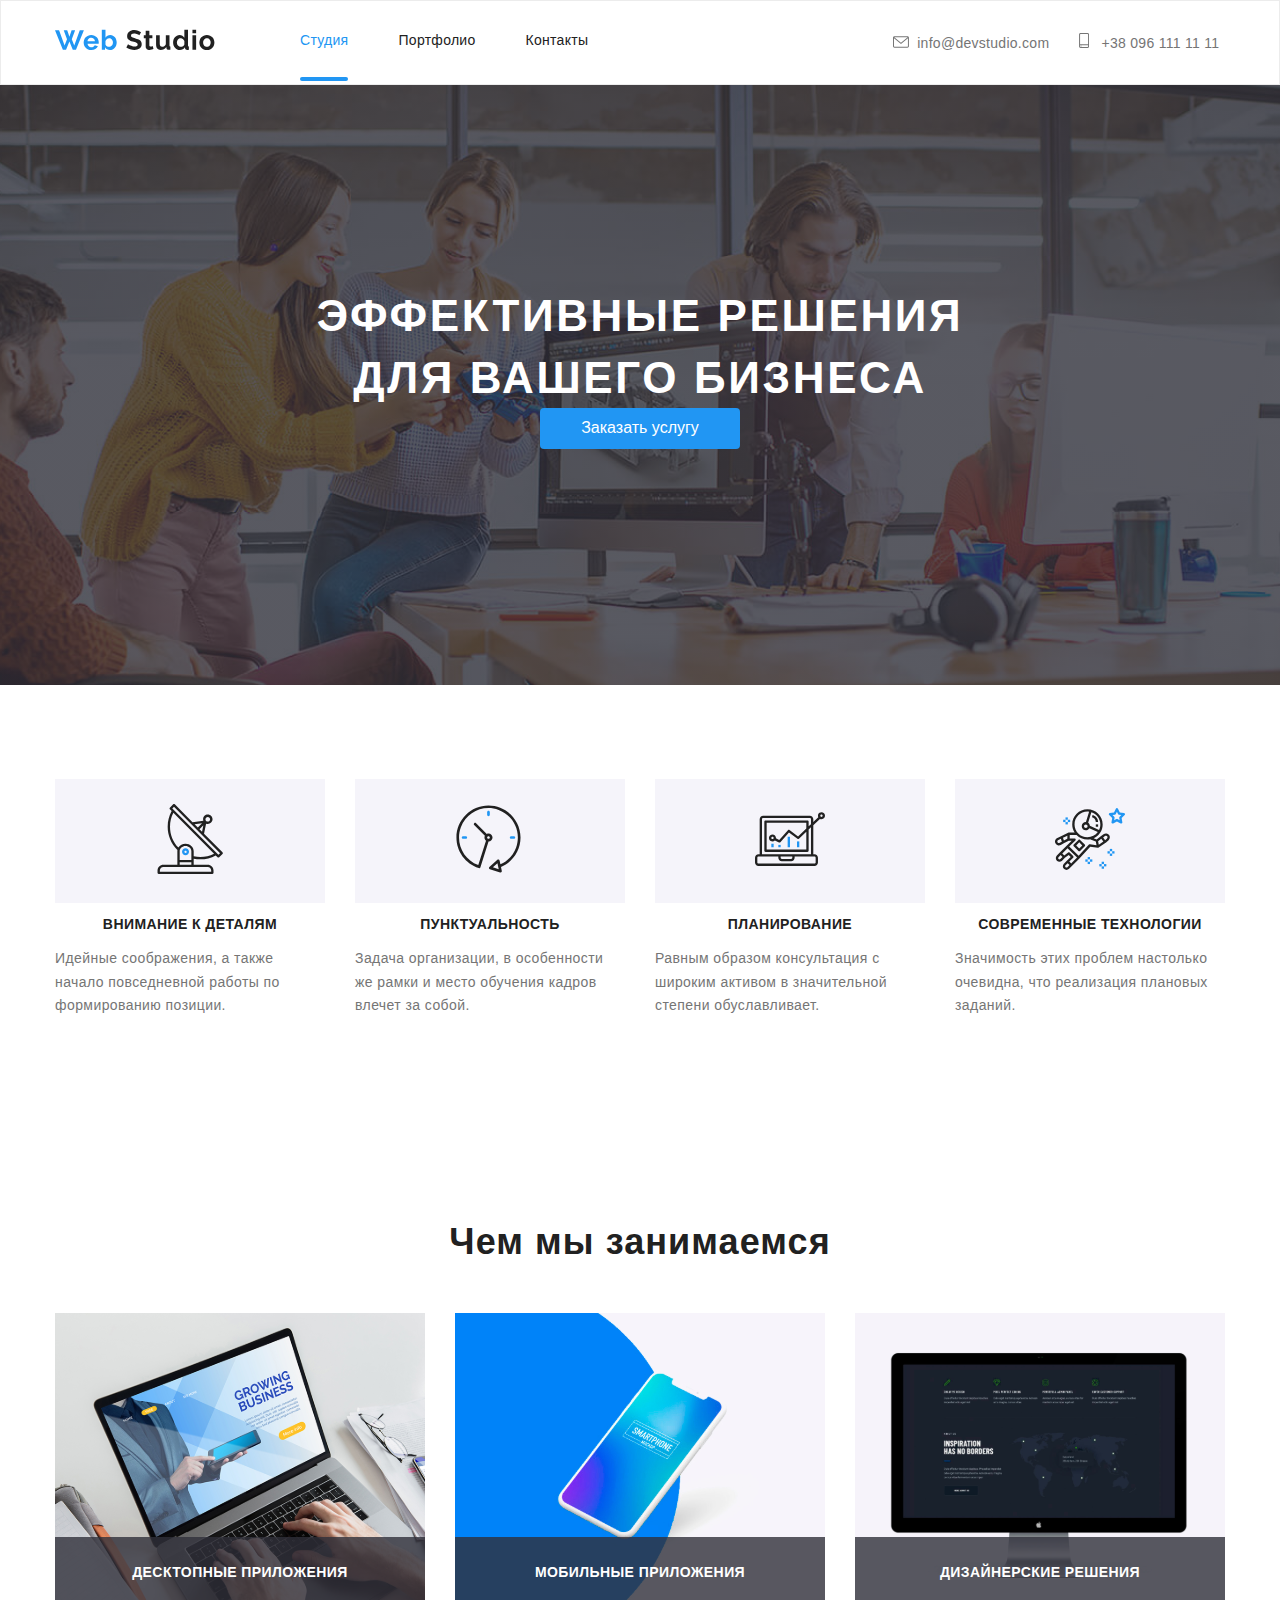
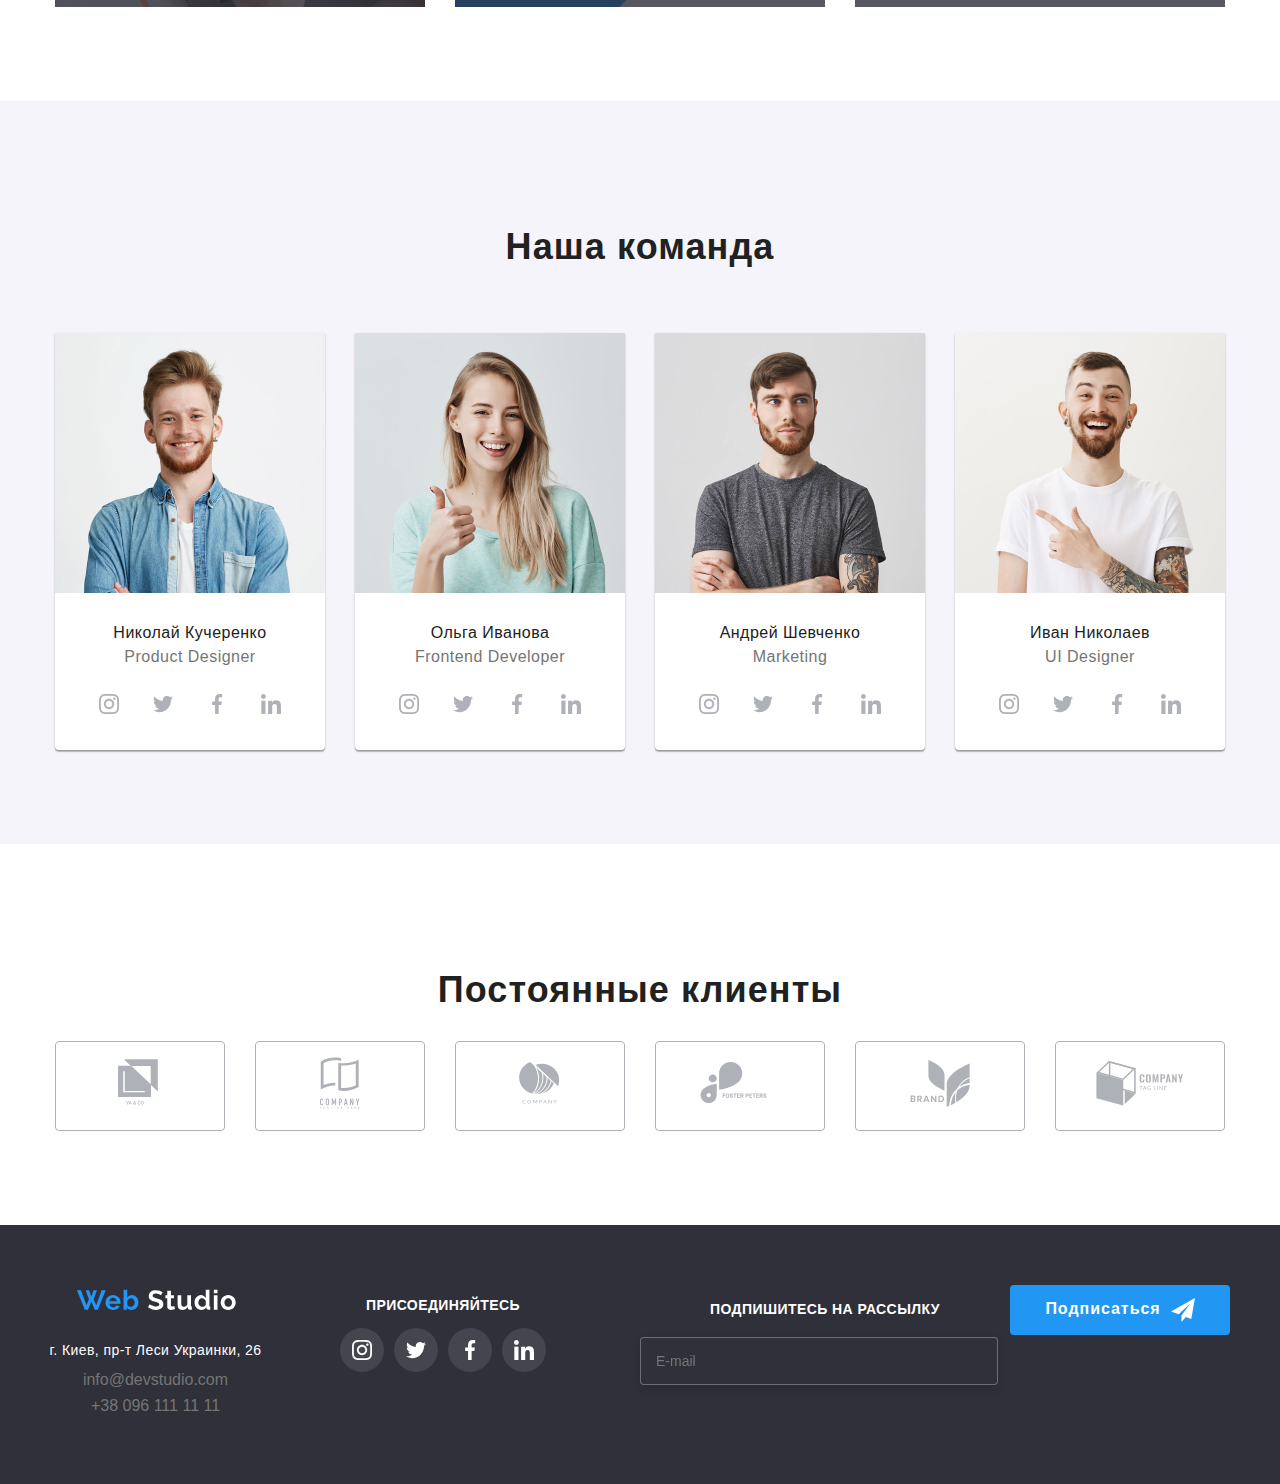
==== commit ce81af71: "1234" ====
--- a/index.html
+++ b/index.html
@@ -29,7 +29,7 @@
         <!-- Site navigation -->
         <button
           type="button"
-          class="menu-button is-open"
+          class="menu-button"
           data-menu-button
           aria-expanded="false"
           aria-controls="menu-container"
@@ -49,7 +49,7 @@
             ></use>
           </svg>
         </button>
-        <div class="menu-container is-open" id="menu-container" data-menu>
+        <div class="menu-container" id="menu-container" data-menu>
           <div class="navcontacts-container">
             <nav class="nav-bar">
               <ul class="nav list">
--- a/css/main.min.css
+++ b/css/main.min.css
@@ -1,2 +1,2 @@
-.page{font-family:"Roboto", sans-serif;color:#212121;background-color:#fff}a{color:inherit;text-decoration:none}img{display:block;max-width:100%;height:auto}.visually-hidden{position:absolute !important;clip:rect(1px 1px 1px 1px);clip:rect(1px, 1px, 1px, 1px);padding:0 !important;border:0 !important;height:1px !important;width:1px !important;overflow:hidden}.list{list-style:none;padding:0px;margin:0px}.container{padding-left:15px;padding-right:15px;margin-right:auto;margin-left:auto}@media screen and (max-width: 767px){.container{max-width:480px}}@media screen and (min-width: 768px){.container{max-width:767px;padding-bottom:60px;padding-top:60px}}@media screen and (min-width: 1140px){.container{max-width:1200px;padding-bottom:94px;padding-top:94px}}.button{min-width:200px;padding:10px 32px;color:#fff;background:#2196f3;border-radius:4px;border:1px solid transparent}.title{font-weight:700;font-size:36px;line-height:1.2;text-align:center;letter-spacing:0.03em}.no-margin{margin:0px}.contacts{display:-webkit-box;display:-ms-flexbox;display:flex;-webkit-box-orient:vertical;-webkit-box-direction:normal;-ms-flex-direction:column;flex-direction:column}@media screen and (min-width: 768px){.contacts{margin-left:80px;padding:16px 0}}@media screen and (min-width: 1140px){.contacts{-webkit-box-orient:horizontal;-webkit-box-direction:normal;-ms-flex-direction:row;flex-direction:row;margin-left:305px;padding:32px 0;-webkit-box-align:baseline;-ms-flex-align:baseline;align-items:baseline}}.logo{display:-webkit-inline-box;display:-ms-inline-flexbox;display:inline-flex;-webkit-box-align:center;-ms-flex-align:center;align-items:center}@media screen and (max-width: 768px){.logo{padding-top:16px;padding-bottom:16px}}@media screen and (min-width: 768px){.logo{margin-right:85px;padding:16px 0}}.header-icon-size{width:160px;height:30px}.nav{font-weight:500;font-size:14px;line-height:1.1;letter-spacing:0.02em}.nav-link{position:relative;display:inline-block;padding-top:32px;padding-bottom:32px;-webkit-transition:color 250ms cubic-bezier(0.4, 0, 0.2, 1);transition:color 250ms cubic-bezier(0.4, 0, 0.2, 1)}.nav-link:hover{color:#2196f3}@media screen and (min-width: 768px){.nav{display:-webkit-box;display:-ms-flexbox;display:flex}}@media screen and (min-width: 768px){.nav-item+.nav-item{margin-left:50px}}.current-link::after{content:"";display:-webkit-box;display:-ms-flexbox;display:flex;position:absolute;left:0px;top:40px;-webkit-transform:translateY(900%);transform:translateY(900%);height:4px;width:100%;background:#2196f3;border-radius:2px}.current-link{color:#2196f3}.menu-container{z-index:9999;background-color:#fff;text-align:center;font-weight:500;font-size:18px;line-height:1.1;letter-spacing:0.02em}@media screen and (max-width: 767px){.menu-container{display:none;position:absolute;top:100%;left:0;width:100%;padding:60px 0}}.menu-container.is-open{display:block}.menu-button .icon-closeburger{display:none}.menu-button.is-open .icon-closeburger{display:block}.menu-button.is-open .icon-burger{display:none}.navigation-container{padding-left:15px;padding-right:15px;margin-right:auto;margin-left:auto}@media screen and (max-width: 767px){.navigation-container{max-width:480px;display:-webkit-box;display:-ms-flexbox;display:flex;-webkit-box-pack:justify;-ms-flex-pack:justify;justify-content:space-between}}@media screen and (min-width: 768px){.navigation-container{max-width:768px;display:-webkit-box;display:-ms-flexbox;display:flex}}@media screen and (min-width: 1140px){.navigation-container{min-width:1200px}}@media screen and (min-width: 768px){.navcontacts-container{display:-webkit-box;display:-ms-flexbox;display:flex}}.menu-button{border:none;background-color:transparent}.menu-button:hover,.menu-button:active{fill:#2196f3}@media screen and (min-width: 768px){.menu-button{display:none}}.mob-menuicon{height:40px;width:40px}header{border:1px solid #ececec;position:relative}.email-style{color:#757575;fill:#757575;-webkit-transition:color 250ms cubic-bezier(0.4, 0, 0.2, 1),fill 250ms cubic-bezier(0.4, 0, 0.2, 1);transition:color 250ms cubic-bezier(0.4, 0, 0.2, 1),fill 250ms cubic-bezier(0.4, 0, 0.2, 1)}@media screen and (max-width: 1140px){.email-style{margin-bottom:10px}}@media screen and (min-width: 767px){.email-style{display:-webkit-inline-box;display:-ms-inline-flexbox;display:inline-flex}}@media screen and (min-width: 1140px){.email-style{margin-right:30px}}.email-style:hover,.email-style:focus{color:#2196f3;fill:#2196f3}.email-text{margin-left:8px;font-style:normal;font-style:normal;font-weight:500;font-size:14px;line-height:1.14;letter-spacing:0.02em}@media screen and (max-width: 767px){.email-text{display:inline-block;margin-bottom:16px}}.phonenumber-style{font-style:normal;font-weight:500;font-size:14px;line-height:1.14;letter-spacing:0.02em}.phonenumber-style{color:#757575;fill:#757575;-webkit-transition:color 250ms cubic-bezier(0.4, 0, 0.2, 1),fill 250ms cubic-bezier(0.4, 0, 0.2, 1);transition:color 250ms cubic-bezier(0.4, 0, 0.2, 1),fill 250ms cubic-bezier(0.4, 0, 0.2, 1)}.phonenumber-style:focus,.phonenumber-style:hover{color:#2196f3;fill:#2196f3}.phonenumber-text{margin-left:8px}.features .title{display:none}@media screen and (min-width: 768px){.features-list{display:-webkit-box;display:-ms-flexbox;display:flex;-ms-flex-wrap:wrap;flex-wrap:wrap;margin:-15px}}@media screen and (min-width: 1140px){.features-list{-ms-flex-wrap:nowrap;flex-wrap:nowrap}}.features-icon-bcg{text-align:center;padding:25px 0;background-color:#f5f4fa}@media screen and (min-width: 768px){.list .item{-ms-flex-preferred-size:calc((100% - 4 * 15px) / 2);flex-basis:calc((100% - 4 * 15px) / 2);margin:15px}}@media screen and (min-width: 1140px){.list .item{-ms-flex-preferred-size:calc((100% - 3 * 30px) / 4);flex-basis:calc((100% - 3 * 30px) / 4)}}.features-icon{width:70px;height:70px}.features-title{text-align:center;font-weight:700;font-size:14px;line-height:1.1;letter-spacing:0.03em;text-transform:uppercase}.features-text{color:#757575;font-size:14px;line-height:1.7;letter-spacing:0.03em}.customers-logo{display:-webkit-box;display:-ms-flexbox;display:flex;-ms-flex-wrap:wrap;flex-wrap:wrap;margin:-15px}.customer-logo-pic{-ms-flex-preferred-size:calc((100% - 4 * 15px) / 2);flex-basis:calc((100% - 4 * 15px) / 2);height:90px;margin:15px;display:-webkit-box;display:-ms-flexbox;display:flex;-webkit-box-pack:center;-ms-flex-pack:center;justify-content:center;-webkit-box-align:center;-ms-flex-align:center;align-items:center;border:1px solid #afb1b8;-webkit-box-sizing:border-box;box-sizing:border-box;border-radius:4px;-webkit-transition:border 250ms cubic-bezier(0.4, 0, 0.2, 1);transition:border 250ms cubic-bezier(0.4, 0, 0.2, 1)}@media screen and (min-width: 768px){.customer-logo-pic{-ms-flex-preferred-size:calc((100% - 6 * 15px) / 3);flex-basis:calc((100% - 6 * 15px) / 3)}}@media screen and (min-width: 1140px){.customer-logo-pic{-ms-flex-preferred-size:calc((100% - 12 * 15px) / 6);flex-basis:calc((100% - 12 * 15px) / 6)}}.customer-logo-pic:focus,.customer-logo-pic:hover{border:1px solid #2196f3}.customers-link{fill:#afb1b8;-webkit-transition:fill 250ms cubic-bezier(0.4, 0, 0.2, 1);transition:fill 250ms cubic-bezier(0.4, 0, 0.2, 1)}.customers-link:hover,.customers-link:focus{fill:#2196f3}@media screen and (max-width: 768px){.works{display:none}}@media screen and (min-width: 768px){.works{display:none}}@media screen and (min-width: 1140px){.works{display:-webkit-box;display:-ms-flexbox;display:flex}}@media screen and (min-width: 1140px){.works .title{display:block;text-align:center;margin-bottom:50px;margin-top:0px}}.work-examples{display:-webkit-box;display:-ms-flexbox;display:flex}.work-item{position:relative}.work-img{display:block}.work-item+.work-item{margin-left:30px}.work-name{position:absolute;display:-webkit-box;display:-ms-flexbox;display:flex;-webkit-box-pack:center;-ms-flex-pack:center;justify-content:center;-webkit-box-align:center;-ms-flex-align:center;align-items:center;bottom:0px;width:370px;height:70px;margin:0px;font-weight:700;font-size:14px;line-height:1.1;letter-spacing:0.03em;text-transform:uppercase;color:#ffffff;background-color:rgba(47,48,58,0.8)}@media screen and (max-width: 768px){.team-content{padding:60px 0}}@media screen and (min-width: 768px){.team-list{display:-webkit-box;display:-ms-flexbox;display:flex;-ms-flex-wrap:wrap;flex-wrap:wrap;margin:-15px}}@media screen and (min-width: 1140px){.team-list{-ms-flex-wrap:nowrap;flex-wrap:nowrap;margin-top:50px}}.team{background-color:#f5f4fa}.team-item{margin-right:auto;margin-left:auto;display:block;-webkit-box-shadow:0px 2px 1px rgba(0,0,0,0.2),0px 1px 1px rgba(0,0,0,0.14),0px 1px 3px rgba(0,0,0,0.12);box-shadow:0px 2px 1px rgba(0,0,0,0.2),0px 1px 1px rgba(0,0,0,0.14),0px 1px 3px rgba(0,0,0,0.12);border-radius:0px 0px 4px 4px;background-color:#fff}@media screen and (min-width: 768px){.team-item{-ms-flex-preferred-size:calc((100% - 4 * 15px) / 2);flex-basis:calc((100% - 4 * 15px) / 2);margin:15px}}.team-name{font-weight:500;font-size:16px;line-height:1.2;letter-spacing:0.03em;margin-top:30px;margin-bottom:0px;text-align:center}.team-text{font-size:16px;line-height:1.2;letter-spacing:0.03em;color:#757575;margin-top:10px;margin-bottom:0px;text-align:center;margin:4px}.social{margin-top:16px;margin-bottom:24px;display:-webkit-box;display:-ms-flexbox;display:flex;-webkit-box-pack:center;-ms-flex-pack:center;justify-content:center}.social-item+.social-item{margin-left:10px}.social-link{display:-webkit-box;display:-ms-flexbox;display:flex;-webkit-box-pack:center;-ms-flex-pack:center;justify-content:center;-webkit-box-align:center;-ms-flex-align:center;align-items:center;width:44px;height:44px;border-radius:50%;fill:#afb1b8;-webkit-transition:background-color 250ms cubic-bezier(0.4, 0, 0.2, 1),fill 250ms cubic-bezier(0.4, 0, 0.2, 1);transition:background-color 250ms cubic-bezier(0.4, 0, 0.2, 1),fill 250ms cubic-bezier(0.4, 0, 0.2, 1)}.social-link:hover,.social-link:focus{background-color:#2196f3;fill:#ffffff}.footer{background-color:#2f303a}.footer-container{padding:60px 0px;margin-left:auto;margin-right:auto;max-width:480px}@media screen and (max-width: 768px){.footer-container{margin-top:60px}}@media screen and (min-width: 768px){.footer-container{display:-webkit-box;display:-ms-flexbox;display:flex;-ms-flex-wrap:wrap;flex-wrap:wrap;max-width:768px}}@media screen and (min-width: 1140px){.footer-container{-ms-flex-wrap:nowrap;flex-wrap:nowrap;max-width:1200px}}.logo-footer{text-align:center}@media screen and (max-width: 768px){.logo-footer{margin-bottom:60px}}@media screen and (min-width: 768px){.logo-footer{width:50%}}@media screen and (min-width: 1140px){.logo-footer{width:231px;margin-right:69px}}.phys-address{font-size:14px;line-height:1.7;letter-spacing:0.03em;font-style:normal;color:#fff;display:inline-block;margin-bottom:8px}.adress{color:#757575;font-style:normal;display:inline-block;margin-bottom:8px}@media screen and (min-width: 768px){.subscribe-container{width:50%}}@media screen and (min-width: 1140px){.subscribe-container{width:206px;margin-right:94px}}.subscribe-title{text-align:center;font-weight:700;font-size:14px;line-height:1.4;letter-spacing:0.03em;text-transform:uppercase;color:#fff}.footer-icon-size{width:160px;height:30px;margin-bottom:20px}.footer-social{display:-webkit-box;display:-ms-flexbox;display:flex;-webkit-box-pack:center;-ms-flex-pack:center;justify-content:center}.footer-social-link{display:-webkit-box;display:-ms-flexbox;display:flex;width:44px;height:44px;background-color:rgba(255,255,255,0.1);fill:#ffffff;border-radius:50%;-webkit-box-pack:center;-ms-flex-pack:center;justify-content:center;-webkit-box-align:center;-ms-flex-align:center;align-items:center;-webkit-transition:background-color 250ms cubic-bezier(0.4, 0, 0.2, 1);transition:background-color 250ms cubic-bezier(0.4, 0, 0.2, 1)}.footer-social-link:hover,.footer-social-link:focus{background-color:#2196f3}.footer-social-item+.footer-social-item{margin-left:10px}.suscribe-form{display:block;text-align:center;max-width:450px}@media screen and (max-width: 1140px){.suscribe-form{padding:60px 15px 0px 15px;margin-left:auto;margin-right:auto}}@media screen and (min-width: 1140px){.suscribe-form{width:570px;display:-webkit-box;display:-ms-flexbox;display:flex;-webkit-box-orient:horizontal;-webkit-box-direction:normal;-ms-flex-direction:row;flex-direction:row;-webkit-box-align:baseline;-ms-flex-align:baseline;align-items:baseline}}@media screen and (max-width: 1140px){.mail-subscribe{width:100%}}.footer-field{display:-webkit-box;display:-ms-flexbox;display:flex;-webkit-box-orient:vertical;-webkit-box-direction:reverse;-ms-flex-direction:column-reverse;flex-direction:column-reverse;text-align:center}.footer-field input{padding:15px;border:1px solid rgba(255,255,255,0.3);-webkit-filter:drop-shadow(0px 4px 4px rgba(0,0,0,0.15));filter:drop-shadow(0px 4px 4px rgba(0,0,0,0.15));border-radius:4px;color:rgba(255,255,255,0.6);background-color:#2f303a}@media screen and (min-width: 1140px){.footer-field input{width:358px;margin-right:12px}}.footer-field{font-weight:700;font-size:14px;line-height:16px;letter-spacing:0.03em;text-transform:uppercase;color:#fff}.mailing{margin-bottom:20px}.footer-btn{display:-webkit-inline-box;display:-ms-inline-flexbox;display:inline-flex;text-align:center;-webkit-box-pack:center;-ms-flex-pack:center;justify-content:center;-webkit-box-align:center;-ms-flex-align:center;align-items:center;padding:10px 32px;height:50px;min-width:220px;color:#fff;background:#2196f3;border-radius:4px;border:1px solid transparent;font-weight:700;font-size:16px;line-height:1.8;letter-spacing:0.06em}@media screen and (max-width: 1140px){.footer-btn{margin-top:20px}}.footer-btn::after{content:"";display:block;margin-left:10px;width:24px;height:24px;background-image:url(../images/send.svg);background-size:contain}.hero{background-image:-webkit-gradient(linear, left top, right top, from(rgba(47,48,58,0.8)), to(rgba(47,48,58,0.8))),url(../images/Header-mob@2x.jpg);background-image:linear-gradient(to right, rgba(47,48,58,0.8), rgba(47,48,58,0.8)),url(../images/Header-mob@2x.jpg);height:600px;background-repeat:no-repeat;background-position:center;background-size:cover;text-align:center;background-color:#212121}@media screen and (min-width: 768px){.hero{background-image:-webkit-gradient(linear, left top, right top, from(rgba(47,48,58,0.8)), to(rgba(47,48,58,0.8))),url(../images/Header-tab@2x.jpg);background-image:linear-gradient(to right, rgba(47,48,58,0.8), rgba(47,48,58,0.8)),url(../images/Header-tab@2x.jpg)}}@media screen and (min-width: 1140px){.hero{background-image:-webkit-gradient(linear, left top, right top, from(rgba(47,48,58,0.8)), to(rgba(47,48,58,0.8))),url(../images/Header-desctop@1x.jpg);background-image:linear-gradient(to right, rgba(47,48,58,0.8), rgba(47,48,58,0.8)),url(../images/Header-desctop@1x.jpg)}}.hero-title{font-weight:900;font-size:44px;line-height:1.4;text-align:center;letter-spacing:0.06em;text-transform:uppercase;color:#fff}.cotainer-hero{padding-top:200px}.filter{-webkit-box-pack:center;-ms-flex-pack:center;justify-content:center;text-align:center;display:-webkit-box;display:-ms-flexbox;display:flex;margin-top:60px;margin-bottom:40px;margin-left:15px}@media screen and (max-width: 767px){.filter{-webkit-box-pack:start;-ms-flex-pack:start;justify-content:start;-ms-flex-wrap:wrap;flex-wrap:wrap;margin-bottom:35px}}@media screen and (min-width: 1140px){.filter{margin-top:90px;margin-bottom:50px}}.filter-input{-webkit-appearance:none;-moz-appearance:none;appearance:none}.filter-lable{padding:10px 32px;background-color:#f5f4fa;margin-bottom:16px;border-radius:4px;border:1px solid transparent;-webkit-transition:color 250ms cubic-bezier(0.4, 0, 0.2, 1);transition:color 250ms cubic-bezier(0.4, 0, 0.2, 1);-webkit-transition:background-color 250ms cubic-bezier(0.4, 0, 0.2, 1);transition:background-color 250ms cubic-bezier(0.4, 0, 0.2, 1)}.filter-lable:focus,.filter-lable:hover{background-color:#2196f3;color:#fff;cursor:pointer}.filter-lable{margin-right:8px}.filter-lable:last-child{margin-right:0}@media screen and (min-width: 768px){.portfolio{display:-webkit-box;display:-ms-flexbox;display:flex;-ms-flex-wrap:wrap;flex-wrap:wrap}}.portfolio-notitle{display:none}.portfolio-item{margin-bottom:30px;border:1px solid #eeeeee}.portfolio-item:last-child{margin-bottom:60px}@media screen and (min-width: 768px){.portfolio-item{width:calc((100% - 30px) / 2);margin-right:30px;margin-bottom:30px}.portfolio-item:nth-child(even){margin-right:0px}}@media screen and (min-width: 1140px){.portfolio-item{width:calc((100% - 60px) / 3);margin-right:30px;margin-bottom:30px}.portfolio-item:nth-child(even){margin-right:30px}.portfolio-item:nth-child(3n){margin-right:0}.portfolio-item:nth-child(-n+3){margin-bottom:0px}}.portfolio-item:hover{border:1px solid #eeeeee;-webkit-box-shadow:0px 1px 1px rgba(0,0,0,0.12),0px 4px 4px rgba(0,0,0,0.06),1px 4px 6px rgba(0,0,0,0.16);box-shadow:0px 1px 1px rgba(0,0,0,0.12),0px 4px 4px rgba(0,0,0,0.06),1px 4px 6px rgba(0,0,0,0.16)}.portfolio-img{position:relative;overflow:hidden;display:block;width:100%}.portfolio-img:hover .portfolio-text{-webkit-transform:translateY(0);transform:translateY(0)}.portfolio-text{position:absolute;top:0;left:0;width:100%;height:100%;background-color:#2196f3;padding:63px 24px;font-weight:400;font-size:18px;line-height:1.5;color:#ffffff;-webkit-transform:translateY(100%);transform:translateY(100%);-webkit-transition:-webkit-transform 250ms cubic-bezier(0.4, 0, 0.2, 1);transition:-webkit-transform 250ms cubic-bezier(0.4, 0, 0.2, 1);transition:transform 250ms cubic-bezier(0.4, 0, 0.2, 1);transition:transform 250ms cubic-bezier(0.4, 0, 0.2, 1), -webkit-transform 250ms cubic-bezier(0.4, 0, 0.2, 1)}.portfolio-dsc{padding-top:20px;padding-right:24px;padding-left:24px;padding-bottom:20px}.portfolio-name{margin-top:0px;margin-bottom:0px;font-weight:700;font-size:18px;line-height:2;letter-spacing:0.03em}.portfolio-type{margin-top:4px;margin-bottom:0px;font-size:16px;line-height:1.9;letter-spacing:0.03em;color:#757575}.backdrop{position:fixed;top:0;left:0;width:100%;height:100%;background:rgba(0,0,0,0.2);opacity:1;-webkit-transition:opacity 250ms cubic-bezier(0.4, 0, 0.2, 1);transition:opacity 250ms cubic-bezier(0.4, 0, 0.2, 1)}.backdrop.is-hidden{opacity:0;pointer-events:none}.backdrop.is-hidden .modal{-webkit-transform:translate(-50%, -50%) rotate(0deg) scale(0.1);transform:translate(-50%, -50%) rotate(0deg) scale(0.1)}.modal{position:absolute;top:50%;left:50%;-webkit-transform:translate(-50%, -50%) rotate(360deg) scale(1);transform:translate(-50%, -50%) rotate(360deg) scale(1);background:#ffffff;-webkit-box-shadow:0px 1px 3px rgba(0,0,0,0.12),0px 1px 1px rgba(0,0,0,0.14),0px 2px 1px rgba(0,0,0,0.2);box-shadow:0px 1px 3px rgba(0,0,0,0.12),0px 1px 1px rgba(0,0,0,0.14),0px 2px 1px rgba(0,0,0,0.2);border-radius:4px}@media screen and (min-width: 768px){.modal{width:450px}}.close-button{position:absolute;right:8px;top:8px}.close-button:hover,.close-button:focus{fill:#2196f3}.callback-form{padding:40px;width:528px}.form-tittle{text-align:center;margin-top:0px;margin-bottom:0px;font-weight:700;font-size:20px;line-height:1.15;letter-spacing:0.03em}.form-field{position:relative;display:-webkit-box;display:-ms-flexbox;display:flex;-webkit-box-orient:vertical;-webkit-box-direction:normal;-ms-flex-direction:column;flex-direction:column;margin-top:30px}.form-field label{margin-bottom:4px;font-size:12px;line-height:14px;letter-spacing:0.01em;color:#757575}.form-lable{position:absolute;top:30%;left:42px;-webkit-transform:translateX(-30%);transform:translateX(-30%);-webkit-transition:-webkit-transform 250ms cubic-bezier(0.4, 0, 0.2, 1);transition:-webkit-transform 250ms cubic-bezier(0.4, 0, 0.2, 1);transition:transform 250ms cubic-bezier(0.4, 0, 0.2, 1);transition:transform 250ms cubic-bezier(0.4, 0, 0.2, 1), -webkit-transform 250ms cubic-bezier(0.4, 0, 0.2, 1);margin-left:10px}.form-field input{padding-left:42px;border:1px solid rgba(33,33,33,0.2);border-radius:4px;height:40px}.form-input:focus+.form-lable{-webkit-transform:translateY(-250%) translateX(-42px);transform:translateY(-250%) translateX(-42px);color:color #757575}.form-input:focus+.form-lable,.form-input:not(:placeholder-shown)+.form-lable{-webkit-transform:translateY(-250%) translateX(-42px);transform:translateY(-250%) translateX(-42px)}textarea{width:448px;height:120px;padding:12px 16px;border:1px solid rgba(33,33,33,0.2);border-radius:4px;resize:none}textareatextarea::-webkit-input-placeholder{font-size:14px;line-height:16px;letter-spacing:0.01em;color:#757575}textareatextarea:-ms-input-placeholder{font-size:14px;line-height:16px;letter-spacing:0.01em;color:#757575}textareatextarea::-ms-input-placeholder{font-size:14px;line-height:16px;letter-spacing:0.01em;color:#757575}textareatextarea::placeholder{font-size:14px;line-height:16px;letter-spacing:0.01em;color:#757575}.modal-icon{position:absolute;top:50%;left:15px;-webkit-transform:translateY(-50%);transform:translateY(-50%)}.form-input:focus ~ .modal-icon{fill:#2196f3}.policy-field{display:-webkit-inline-box;display:-ms-inline-flexbox;display:inline-flex;-webkit-box-align:center;-ms-flex-align:center;align-items:center;margin-top:20px}.policy-field .policy-link{text-decoration:underline;color:#2196f3}.checkbox{-webkit-appearance:none;-moz-appearance:none;appearance:none}.checkbox-lable{display:-webkit-box;display:-ms-flexbox;display:flex;-webkit-box-align:center;-ms-flex-align:center;align-items:center}.checkbox-icon{content:"";display:block;width:16px;height:15px;background-image:url(../images/checkbox-frame.svg);margin-right:8px}.checkbox:checked+.checkbox-icon{background-image:url(../images/checked-checkbox.svg)}.submit{display:-webkit-box;display:-ms-flexbox;display:flex;-ms-flex-line-pack:center;align-content:center;-webkit-box-pack:center;-ms-flex-pack:center;justify-content:center}.submit-btn{margin-top:30px}
+.page{font-family:"Roboto", sans-serif;color:#212121;background-color:#fff}a{color:inherit;text-decoration:none}img{display:block;max-width:100%;height:auto}.visually-hidden{position:absolute !important;clip:rect(1px 1px 1px 1px);clip:rect(1px, 1px, 1px, 1px);padding:0 !important;border:0 !important;height:1px !important;width:1px !important;overflow:hidden}.list{list-style:none;padding:0px;margin:0px}.container{padding-left:15px;padding-right:15px;margin-right:auto;margin-left:auto}@media screen and (max-width: 767px){.container{max-width:480px;padding-bottom:60px;padding-top:60px}}@media screen and (min-width: 768px){.container{max-width:767px;padding-bottom:60px;padding-top:60px}}@media screen and (min-width: 1140px){.container{max-width:1200px;padding-bottom:94px;padding-top:94px}}.button{min-width:200px;padding:10px 32px;color:#fff;background:#2196f3;border-radius:4px;border:1px solid transparent}.title{font-weight:700;font-size:36px;line-height:1.2;text-align:center;letter-spacing:0.03em}.no-margin{margin:0px}.contacts{display:-webkit-box;display:-ms-flexbox;display:flex;-webkit-box-orient:vertical;-webkit-box-direction:normal;-ms-flex-direction:column;flex-direction:column}@media screen and (min-width: 768px){.contacts{margin-left:80px;padding:16px 0}}@media screen and (min-width: 1140px){.contacts{-webkit-box-orient:horizontal;-webkit-box-direction:normal;-ms-flex-direction:row;flex-direction:row;margin-left:305px;padding:32px 0;-webkit-box-align:baseline;-ms-flex-align:baseline;align-items:baseline}}.logo{display:-webkit-inline-box;display:-ms-inline-flexbox;display:inline-flex;-webkit-box-align:center;-ms-flex-align:center;align-items:center}@media screen and (max-width: 768px){.logo{padding-top:16px;padding-bottom:16px}}@media screen and (min-width: 768px){.logo{margin-right:85px;padding:16px 0}}.header-icon-size{width:160px;height:30px}.nav{font-weight:500;font-size:14px;line-height:1.1;letter-spacing:0.02em}.nav-link{position:relative;display:inline-block;padding-top:32px;padding-bottom:32px;-webkit-transition:color 250ms cubic-bezier(0.4, 0, 0.2, 1);transition:color 250ms cubic-bezier(0.4, 0, 0.2, 1)}.nav-link:hover{color:#2196f3}@media screen and (min-width: 768px){.nav{display:-webkit-box;display:-ms-flexbox;display:flex}}@media screen and (min-width: 768px){.nav-item+.nav-item{margin-left:50px}}.current-link::after{content:"";display:-webkit-box;display:-ms-flexbox;display:flex;position:absolute;left:0px;top:40px;-webkit-transform:translateY(900%);transform:translateY(900%);height:4px;width:100%;background:#2196f3;border-radius:2px}.current-link{color:#2196f3}.menu-container{z-index:7;background-color:#fff;text-align:center;font-weight:500;font-size:18px;line-height:1.1;letter-spacing:0.02em}@media screen and (max-width: 767px){.menu-container{display:none;position:absolute;top:100%;left:0;width:100%;padding:60px 0}}.menu-container.is-open{display:block}.menu-button .icon-closeburger{display:none}.menu-button.is-open .icon-closeburger{display:block}.menu-button.is-open .icon-burger{display:none}.navigation-container{padding-left:15px;padding-right:15px;margin-right:auto;margin-left:auto}@media screen and (max-width: 767px){.navigation-container{max-width:480px;display:-webkit-box;display:-ms-flexbox;display:flex;-webkit-box-pack:justify;-ms-flex-pack:justify;justify-content:space-between}}@media screen and (min-width: 768px){.navigation-container{max-width:768px;display:-webkit-box;display:-ms-flexbox;display:flex}}@media screen and (min-width: 1140px){.navigation-container{min-width:1200px}}@media screen and (min-width: 768px){.navcontacts-container{display:-webkit-box;display:-ms-flexbox;display:flex}}.menu-button{border:none;background-color:transparent}.menu-button:hover,.menu-button:active{fill:#2196f3}@media screen and (min-width: 768px){.menu-button{display:none}}.mob-menuicon{height:40px;width:40px}header{border:1px solid #ececec;position:relative}.email-style{color:#757575;fill:#757575;-webkit-transition:color 250ms cubic-bezier(0.4, 0, 0.2, 1),fill 250ms cubic-bezier(0.4, 0, 0.2, 1);transition:color 250ms cubic-bezier(0.4, 0, 0.2, 1),fill 250ms cubic-bezier(0.4, 0, 0.2, 1)}@media screen and (max-width: 1140px){.email-style{margin-bottom:10px}}@media screen and (min-width: 767px){.email-style{display:-webkit-inline-box;display:-ms-inline-flexbox;display:inline-flex}}@media screen and (min-width: 1140px){.email-style{margin-right:30px}}.email-style:hover,.email-style:focus{color:#2196f3;fill:#2196f3}.email-text{margin-left:8px;font-style:normal;font-style:normal;font-weight:500;font-size:14px;line-height:1.14;letter-spacing:0.02em}@media screen and (max-width: 767px){.email-text{display:inline-block;margin-bottom:16px}}.phonenumber-style{font-style:normal;font-weight:500;font-size:14px;line-height:1.14;letter-spacing:0.02em}.phonenumber-style{color:#757575;fill:#757575;-webkit-transition:color 250ms cubic-bezier(0.4, 0, 0.2, 1),fill 250ms cubic-bezier(0.4, 0, 0.2, 1);transition:color 250ms cubic-bezier(0.4, 0, 0.2, 1),fill 250ms cubic-bezier(0.4, 0, 0.2, 1)}.phonenumber-style:focus,.phonenumber-style:hover{color:#2196f3;fill:#2196f3}.phonenumber-text{margin-left:8px}.features .title{display:none}@media screen and (min-width: 768px){.features-list{display:-webkit-box;display:-ms-flexbox;display:flex;-ms-flex-wrap:wrap;flex-wrap:wrap;margin:-15px}}@media screen and (min-width: 1140px){.features-list{-ms-flex-wrap:nowrap;flex-wrap:nowrap}}.features-icon-bcg{text-align:center;padding:25px 0;background-color:#f5f4fa}@media screen and (min-width: 768px){.list .item{-ms-flex-preferred-size:calc((100% - 4 * 15px) / 2);flex-basis:calc((100% - 4 * 15px) / 2);margin:15px}}@media screen and (min-width: 1140px){.list .item{-ms-flex-preferred-size:calc((100% - 3 * 30px) / 4);flex-basis:calc((100% - 3 * 30px) / 4)}}.features-icon{width:70px;height:70px}.features-title{text-align:center;font-weight:700;font-size:14px;line-height:1.1;letter-spacing:0.03em;text-transform:uppercase}.features-text{color:#757575;font-size:14px;line-height:1.7;letter-spacing:0.03em}.customers-logo{display:-webkit-box;display:-ms-flexbox;display:flex;-ms-flex-wrap:wrap;flex-wrap:wrap;margin:-15px}.customer-logo-pic{-ms-flex-preferred-size:calc((100% - 4 * 15px) / 2);flex-basis:calc((100% - 4 * 15px) / 2);height:90px;margin:15px;display:-webkit-box;display:-ms-flexbox;display:flex;-webkit-box-pack:center;-ms-flex-pack:center;justify-content:center;-webkit-box-align:center;-ms-flex-align:center;align-items:center;border:1px solid #afb1b8;-webkit-box-sizing:border-box;box-sizing:border-box;border-radius:4px;-webkit-transition:border 250ms cubic-bezier(0.4, 0, 0.2, 1);transition:border 250ms cubic-bezier(0.4, 0, 0.2, 1)}@media screen and (min-width: 768px){.customer-logo-pic{-ms-flex-preferred-size:calc((100% - 6 * 15px) / 3);flex-basis:calc((100% - 6 * 15px) / 3)}}@media screen and (min-width: 1140px){.customer-logo-pic{-ms-flex-preferred-size:calc((100% - 12 * 15px) / 6);flex-basis:calc((100% - 12 * 15px) / 6)}}.customer-logo-pic:focus,.customer-logo-pic:hover{border:1px solid #2196f3}.customers-link{fill:#afb1b8;-webkit-transition:fill 250ms cubic-bezier(0.4, 0, 0.2, 1);transition:fill 250ms cubic-bezier(0.4, 0, 0.2, 1)}.customers-link:hover,.customers-link:focus{fill:#2196f3}@media screen and (max-width: 768px){.works{display:none}}@media screen and (min-width: 768px){.works{display:none}}@media screen and (min-width: 1140px){.works{display:-webkit-box;display:-ms-flexbox;display:flex}}@media screen and (min-width: 1140px){.works .title{display:block;text-align:center;margin-bottom:50px;margin-top:0px}}.work-examples{display:-webkit-box;display:-ms-flexbox;display:flex}.work-item{position:relative}.work-img{display:block}.work-item+.work-item{margin-left:30px}.work-name{position:absolute;display:-webkit-box;display:-ms-flexbox;display:flex;-webkit-box-pack:center;-ms-flex-pack:center;justify-content:center;-webkit-box-align:center;-ms-flex-align:center;align-items:center;bottom:0px;width:370px;height:70px;margin:0px;font-weight:700;font-size:14px;line-height:1.1;letter-spacing:0.03em;text-transform:uppercase;color:#ffffff;background-color:rgba(47,48,58,0.8)}@media screen and (max-width: 768px){.team-content{padding:60px 0}}@media screen and (min-width: 768px){.team-list{display:-webkit-box;display:-ms-flexbox;display:flex;-ms-flex-wrap:wrap;flex-wrap:wrap;margin:-15px}}@media screen and (min-width: 1140px){.team-list{-ms-flex-wrap:nowrap;flex-wrap:nowrap;margin-top:50px}}.team{background-color:#f5f4fa}.team-item{margin-right:auto;margin-left:auto;display:block;-webkit-box-shadow:0px 2px 1px rgba(0,0,0,0.2),0px 1px 1px rgba(0,0,0,0.14),0px 1px 3px rgba(0,0,0,0.12);box-shadow:0px 2px 1px rgba(0,0,0,0.2),0px 1px 1px rgba(0,0,0,0.14),0px 1px 3px rgba(0,0,0,0.12);border-radius:0px 0px 4px 4px;background-color:#fff}@media screen and (min-width: 768px){.team-item{-ms-flex-preferred-size:calc((100% - 4 * 15px) / 2);flex-basis:calc((100% - 4 * 15px) / 2);margin:15px}}.team-name{font-weight:500;font-size:16px;line-height:1.2;letter-spacing:0.03em;margin-top:30px;margin-bottom:0px;text-align:center}.team-text{font-size:16px;line-height:1.2;letter-spacing:0.03em;color:#757575;margin-top:10px;margin-bottom:0px;text-align:center;margin:4px}.social{margin-top:16px;margin-bottom:24px;display:-webkit-box;display:-ms-flexbox;display:flex;-webkit-box-pack:center;-ms-flex-pack:center;justify-content:center}.social-item+.social-item{margin-left:10px}.social-link{display:-webkit-box;display:-ms-flexbox;display:flex;-webkit-box-pack:center;-ms-flex-pack:center;justify-content:center;-webkit-box-align:center;-ms-flex-align:center;align-items:center;width:44px;height:44px;border-radius:50%;fill:#afb1b8;-webkit-transition:background-color 250ms cubic-bezier(0.4, 0, 0.2, 1),fill 250ms cubic-bezier(0.4, 0, 0.2, 1);transition:background-color 250ms cubic-bezier(0.4, 0, 0.2, 1),fill 250ms cubic-bezier(0.4, 0, 0.2, 1)}.social-link:hover,.social-link:focus{background-color:#2196f3;fill:#ffffff}.footer{background-color:#2f303a}.footer-container{padding:60px 0px;margin-left:auto;margin-right:auto;max-width:480px}@media screen and (max-width: 768px){.footer-container{margin-top:60px}}@media screen and (min-width: 768px){.footer-container{display:-webkit-box;display:-ms-flexbox;display:flex;-ms-flex-wrap:wrap;flex-wrap:wrap;max-width:768px}}@media screen and (min-width: 1140px){.footer-container{-ms-flex-wrap:nowrap;flex-wrap:nowrap;max-width:1200px}}.logo-footer{text-align:center}@media screen and (max-width: 768px){.logo-footer{margin-bottom:60px}}@media screen and (min-width: 768px){.logo-footer{width:50%}}@media screen and (min-width: 1140px){.logo-footer{width:231px;margin-right:69px}}.phys-address{font-size:14px;line-height:1.7;letter-spacing:0.03em;font-style:normal;color:#fff;display:inline-block;margin-bottom:8px}.adress{color:#757575;font-style:normal;display:inline-block;margin-bottom:8px}@media screen and (min-width: 768px){.subscribe-container{width:50%}}@media screen and (min-width: 1140px){.subscribe-container{width:206px;margin-right:94px}}.subscribe-title{text-align:center;font-weight:700;font-size:14px;line-height:1.4;letter-spacing:0.03em;text-transform:uppercase;color:#fff}.footer-icon-size{width:160px;height:30px;margin-bottom:20px}.footer-social{display:-webkit-box;display:-ms-flexbox;display:flex;-webkit-box-pack:center;-ms-flex-pack:center;justify-content:center}.footer-social-link{display:-webkit-box;display:-ms-flexbox;display:flex;width:44px;height:44px;background-color:rgba(255,255,255,0.1);fill:#ffffff;border-radius:50%;-webkit-box-pack:center;-ms-flex-pack:center;justify-content:center;-webkit-box-align:center;-ms-flex-align:center;align-items:center;-webkit-transition:background-color 250ms cubic-bezier(0.4, 0, 0.2, 1);transition:background-color 250ms cubic-bezier(0.4, 0, 0.2, 1)}.footer-social-link:hover,.footer-social-link:focus{background-color:#2196f3}.footer-social-item+.footer-social-item{margin-left:10px}.suscribe-form{display:block;text-align:center;max-width:450px}@media screen and (max-width: 1140px){.suscribe-form{padding:60px 15px 0px 15px;margin-left:auto;margin-right:auto}}@media screen and (min-width: 1140px){.suscribe-form{width:570px;display:-webkit-box;display:-ms-flexbox;display:flex;-webkit-box-orient:horizontal;-webkit-box-direction:normal;-ms-flex-direction:row;flex-direction:row;-webkit-box-align:baseline;-ms-flex-align:baseline;align-items:baseline}}@media screen and (max-width: 1140px){.mail-subscribe{width:100%}}.footer-field{display:-webkit-box;display:-ms-flexbox;display:flex;-webkit-box-orient:vertical;-webkit-box-direction:reverse;-ms-flex-direction:column-reverse;flex-direction:column-reverse;text-align:center}.footer-field input{padding:15px;border:1px solid rgba(255,255,255,0.3);-webkit-filter:drop-shadow(0px 4px 4px rgba(0,0,0,0.15));filter:drop-shadow(0px 4px 4px rgba(0,0,0,0.15));border-radius:4px;color:rgba(255,255,255,0.6);background-color:#2f303a}@media screen and (min-width: 1140px){.footer-field input{width:358px;margin-right:12px}}.footer-field{font-weight:700;font-size:14px;line-height:16px;letter-spacing:0.03em;text-transform:uppercase;color:#fff}.mailing{margin-bottom:20px}.footer-btn{display:-webkit-inline-box;display:-ms-inline-flexbox;display:inline-flex;text-align:center;-webkit-box-pack:center;-ms-flex-pack:center;justify-content:center;-webkit-box-align:center;-ms-flex-align:center;align-items:center;padding:10px 32px;height:50px;min-width:220px;color:#fff;background:#2196f3;border-radius:4px;border:1px solid transparent;font-weight:700;font-size:16px;line-height:1.8;letter-spacing:0.06em}@media screen and (max-width: 1140px){.footer-btn{margin-top:20px}}.footer-btn::after{content:"";display:block;margin-left:10px;width:24px;height:24px;background-image:url(../images/send.svg);background-size:contain}.hero{background-image:-webkit-gradient(linear, left top, right top, from(rgba(47,48,58,0.8)), to(rgba(47,48,58,0.8))),url(../images/Header-mob@2x.jpg);background-image:linear-gradient(to right, rgba(47,48,58,0.8), rgba(47,48,58,0.8)),url(../images/Header-mob@2x.jpg);height:600px;background-repeat:no-repeat;background-position:center;background-size:cover;text-align:center;background-color:#212121}@media screen and (min-width: 768px){.hero{background-image:-webkit-gradient(linear, left top, right top, from(rgba(47,48,58,0.8)), to(rgba(47,48,58,0.8))),url(../images/Header-tab@2x.jpg);background-image:linear-gradient(to right, rgba(47,48,58,0.8), rgba(47,48,58,0.8)),url(../images/Header-tab@2x.jpg)}}@media screen and (min-width: 1140px){.hero{background-image:-webkit-gradient(linear, left top, right top, from(rgba(47,48,58,0.8)), to(rgba(47,48,58,0.8))),url(../images/Header-desctop@1x.jpg);background-image:linear-gradient(to right, rgba(47,48,58,0.8), rgba(47,48,58,0.8)),url(../images/Header-desctop@1x.jpg)}}.hero-title{font-weight:900;font-size:44px;line-height:1.4;text-align:center;letter-spacing:0.06em;text-transform:uppercase;color:#fff}.cotainer-hero{padding-top:200px}.filter{-webkit-box-pack:center;-ms-flex-pack:center;justify-content:center;text-align:center;display:-webkit-box;display:-ms-flexbox;display:flex;margin-top:60px;margin-bottom:40px;margin-left:15px}@media screen and (max-width: 767px){.filter{-webkit-box-pack:start;-ms-flex-pack:start;justify-content:start;-ms-flex-wrap:wrap;flex-wrap:wrap;margin-bottom:35px}}@media screen and (min-width: 1140px){.filter{margin-top:90px;margin-bottom:50px}}.filter-input{-webkit-appearance:none;-moz-appearance:none;appearance:none}.filter-lable{padding:10px 32px;background-color:#f5f4fa;margin-bottom:16px;border-radius:4px;border:1px solid transparent;-webkit-transition:color 250ms cubic-bezier(0.4, 0, 0.2, 1);transition:color 250ms cubic-bezier(0.4, 0, 0.2, 1);-webkit-transition:background-color 250ms cubic-bezier(0.4, 0, 0.2, 1);transition:background-color 250ms cubic-bezier(0.4, 0, 0.2, 1)}.filter-lable:focus,.filter-lable:hover{background-color:#2196f3;color:#fff;cursor:pointer}.filter-lable{margin-right:8px}.filter-lable:last-child{margin-right:0}@media screen and (min-width: 768px){.portfolio{display:-webkit-box;display:-ms-flexbox;display:flex;-ms-flex-wrap:wrap;flex-wrap:wrap}}.portfolio-notitle{display:none}.portfolio-item{margin-bottom:30px;border:1px solid #eeeeee}.portfolio-item:last-child{margin-bottom:60px}@media screen and (min-width: 768px){.portfolio-item{width:calc((100% - 30px) / 2);margin-right:30px;margin-bottom:30px}.portfolio-item:nth-child(even){margin-right:0px}}@media screen and (min-width: 1140px){.portfolio-item{width:calc((100% - 60px) / 3);margin-right:30px;margin-bottom:30px}.portfolio-item:nth-child(even){margin-right:30px}.portfolio-item:nth-child(3n){margin-right:0}.portfolio-item:nth-child(-n+3){margin-bottom:0px}}.portfolio-item:hover{border:1px solid #eeeeee;-webkit-box-shadow:0px 1px 1px rgba(0,0,0,0.12),0px 4px 4px rgba(0,0,0,0.06),1px 4px 6px rgba(0,0,0,0.16);box-shadow:0px 1px 1px rgba(0,0,0,0.12),0px 4px 4px rgba(0,0,0,0.06),1px 4px 6px rgba(0,0,0,0.16)}.portfolio-img{position:relative;overflow:hidden;display:block;width:100%}.portfolio-img:hover .portfolio-text{-webkit-transform:translateY(0);transform:translateY(0)}.portfolio-text{position:absolute;top:0;left:0;width:100%;height:100%;background-color:#2196f3;padding:63px 24px;font-weight:400;font-size:18px;line-height:1.5;color:#ffffff;-webkit-transform:translateY(100%);transform:translateY(100%);-webkit-transition:-webkit-transform 250ms cubic-bezier(0.4, 0, 0.2, 1);transition:-webkit-transform 250ms cubic-bezier(0.4, 0, 0.2, 1);transition:transform 250ms cubic-bezier(0.4, 0, 0.2, 1);transition:transform 250ms cubic-bezier(0.4, 0, 0.2, 1), -webkit-transform 250ms cubic-bezier(0.4, 0, 0.2, 1)}.portfolio-dsc{padding-top:20px;padding-right:24px;padding-left:24px;padding-bottom:20px}.portfolio-name{margin-top:0px;margin-bottom:0px;font-weight:700;font-size:18px;line-height:2;letter-spacing:0.03em}.portfolio-type{margin-top:4px;margin-bottom:0px;font-size:16px;line-height:1.9;letter-spacing:0.03em;color:#757575}.backdrop{z-index:8;position:fixed;top:0;left:0;width:100%;height:100%;background:rgba(0,0,0,0.2);opacity:1;-webkit-transition:opacity 250ms cubic-bezier(0.4, 0, 0.2, 1);transition:opacity 250ms cubic-bezier(0.4, 0, 0.2, 1)}.backdrop.is-hidden{opacity:0;pointer-events:none}.backdrop.is-hidden .modal{-webkit-transform:translate(-50%, -50%) rotate(0deg) scale(0.1);transform:translate(-50%, -50%) rotate(0deg) scale(0.1)}.modal{z-index:66;position:absolute;top:50%;left:50%;-webkit-transform:translate(-50%, -50%) rotate(360deg) scale(1);transform:translate(-50%, -50%) rotate(360deg) scale(1);background:#ffffff;-webkit-box-shadow:0px 1px 3px rgba(0,0,0,0.12),0px 1px 1px rgba(0,0,0,0.14),0px 2px 1px rgba(0,0,0,0.2);box-shadow:0px 1px 3px rgba(0,0,0,0.12),0px 1px 1px rgba(0,0,0,0.14),0px 2px 1px rgba(0,0,0,0.2);border-radius:4px}.close-button{position:absolute;right:8px;top:8px}.close-button:hover,.close-button:focus{fill:#2196f3}.callback-form{padding:40px}@media screen and (min-width: 768px){.callback-form{width:450px}}@media screen and (min-width: 480px){.callback-form{width:450px;padding:40px;height:609px}}.form-tittle{text-align:center;margin-top:0px;margin-bottom:0px;font-weight:700;font-size:20px;line-height:1.15;letter-spacing:0.03em}.form-field{position:relative;display:-webkit-box;display:-ms-flexbox;display:flex;-webkit-box-orient:vertical;-webkit-box-direction:normal;-ms-flex-direction:column;flex-direction:column;margin-top:30px}.form-field label{margin-bottom:4px;font-size:12px;line-height:14px;letter-spacing:0.01em;color:#757575}.form-lable{position:absolute;top:30%;left:42px;-webkit-transform:translateX(-30%);transform:translateX(-30%);-webkit-transition:-webkit-transform 250ms cubic-bezier(0.4, 0, 0.2, 1);transition:-webkit-transform 250ms cubic-bezier(0.4, 0, 0.2, 1);transition:transform 250ms cubic-bezier(0.4, 0, 0.2, 1);transition:transform 250ms cubic-bezier(0.4, 0, 0.2, 1), -webkit-transform 250ms cubic-bezier(0.4, 0, 0.2, 1);margin-left:10px}.form-field input{width:100%;padding-left:42px;border:1px solid rgba(33,33,33,0.2);border-radius:4px;height:40px}.form-input:focus+.form-lable{-webkit-transform:translateY(-250%) translateX(-42px);transform:translateY(-250%) translateX(-42px);color:color #757575}.form-input:focus+.form-lable,.form-input:not(:placeholder-shown)+.form-lable{-webkit-transform:translateY(-250%) translateX(-42px);transform:translateY(-250%) translateX(-42px)}textarea{width:100%;height:120px;padding:12px 16px;border:1px solid rgba(33,33,33,0.2);border-radius:4px;resize:none}textareatextarea::-webkit-input-placeholder{font-size:14px;line-height:16px;letter-spacing:0.01em;color:#757575}textareatextarea:-ms-input-placeholder{font-size:14px;line-height:16px;letter-spacing:0.01em;color:#757575}textareatextarea::-ms-input-placeholder{font-size:14px;line-height:16px;letter-spacing:0.01em;color:#757575}textareatextarea::placeholder{font-size:14px;line-height:16px;letter-spacing:0.01em;color:#757575}.modal-icon{position:absolute;top:50%;left:15px;-webkit-transform:translateY(-50%);transform:translateY(-50%)}.form-input:focus ~ .modal-icon{fill:#2196f3}.policy-field{display:-webkit-inline-box;display:-ms-inline-flexbox;display:inline-flex;-webkit-box-align:center;-ms-flex-align:center;align-items:center;margin-top:20px}.policy-field .policy-link{text-decoration:underline;color:#2196f3}.checkbox{-webkit-appearance:none;-moz-appearance:none;appearance:none}.checkbox-lable{display:-webkit-box;display:-ms-flexbox;display:flex;-webkit-box-align:center;-ms-flex-align:center;align-items:center}.checkbox-icon{content:"";display:block;width:16px;height:15px;background-image:url(../images/checkbox-frame.svg);margin-right:8px}.checkbox:checked+.checkbox-icon{background-image:url(../images/checked-checkbox.svg)}.submit{display:-webkit-box;display:-ms-flexbox;display:flex;-ms-flex-line-pack:center;align-content:center;-webkit-box-pack:center;-ms-flex-pack:center;justify-content:center}.submit-btn{margin-top:30px}
 /*# sourceMappingURL=main.min.css.map */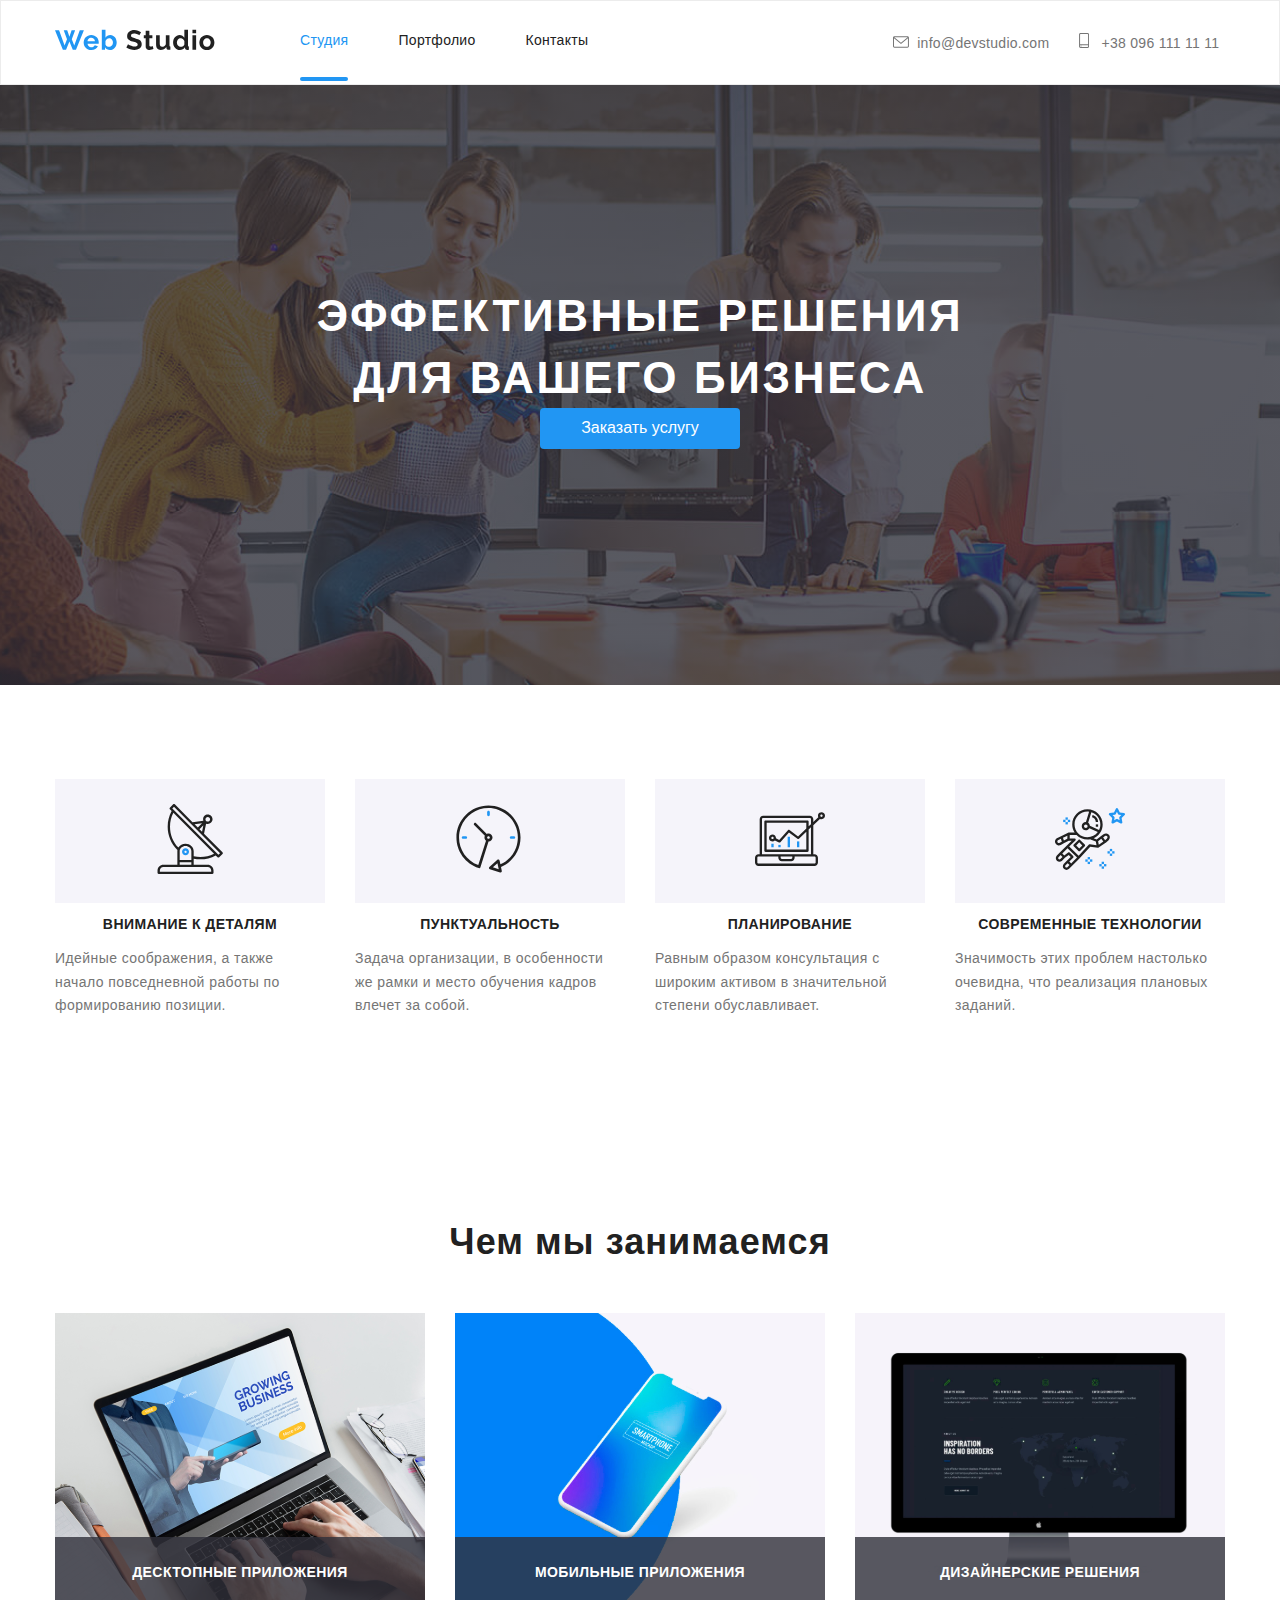
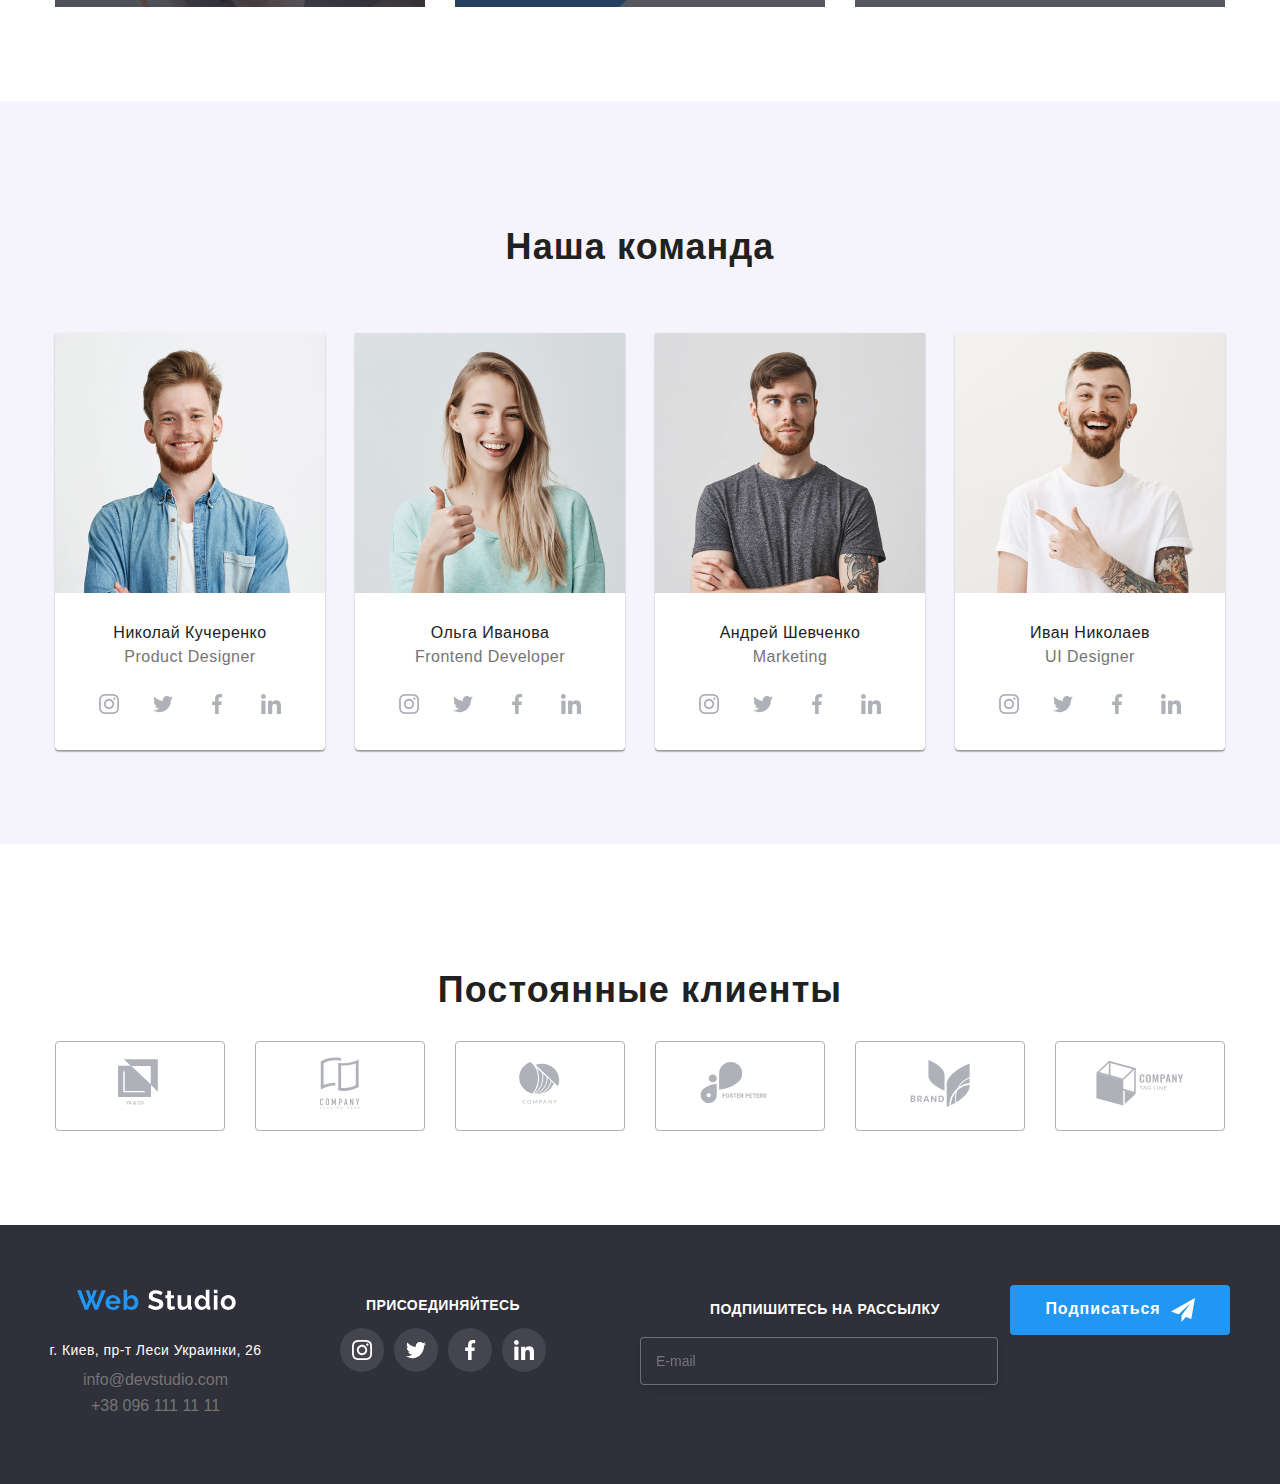
==== commit 376e7953: "1" ====
--- a/index.html
+++ b/index.html
@@ -220,10 +220,16 @@
             <ul class="team-list list">
               <li class="team-item">
                 <img
+                  class="team-img"
+                  srcset="
+                    ./images/nikolai@1x.jpg 1x,
+                    ./images/nikolai@2x.jpg 2x
+                  "
                   alt="Николай Кучеренко"
-                  src="./images/nikolai.jpg"
-                  width="480"
+                  src="./images/nikolai@1x.jpg"
+                  width="320"
                 />
+
                 <h3 class="team-name">Николай Кучеренко</h3>
                 <p class="team-text">Product Designer</p>
                 <ul class="social list">
@@ -258,7 +264,13 @@
                 </ul>
               </li>
               <li class="team-item">
-                <img src="./images/olga.jpg" alt="Ольга Иванова" width="480" />
+                <img
+                  class="team-img"
+                  srcset="./images/olga@1x.jpg 1x, ./images/olga@2x.jpg 2x"
+                  alt="Николай Кучеренко"
+                  src="./images/olga@1x.jpg"
+                  width="320"
+                />
                 <h3 class="team-name">Ольга Иванова</h3>
                 <p class="team-text">Frontend Developer</p>
                 <ul class="social list">
@@ -294,9 +306,11 @@
               </li>
               <li class="team-item">
                 <img
-                  src="./images/andrei.jpg"
-                  alt="Андрей Шевченко"
-                  width="480"
+                  class="team-img"
+                  srcset="./images/andrei@1x.jpg 1x, ./images/andrei@2x.jpg 2x"
+                  alt="Николай Кучеренко"
+                  src="./images/andrei@1x.jpg"
+                  width="320"
                 />
                 <h3 class="team-name">Андрей Шевченко</h3>
                 <p class="team-text">Marketing</p>
@@ -332,7 +346,13 @@
                 </ul>
               </li>
               <li class="team-item">
-                <img src="./images/ivan.jpg" alt="Иван Николаев" width="470" />
+                <img
+                  class="team-img"
+                  srcset="./images/ivan@1x.jpg 1x, ./images/ivan@2x.jpg 2x"
+                  alt="Николай Кучеренко"
+                  src="./images/ivan1x.jpg"
+                  width="320"
+                />
                 <h3 class="team-name">Иван Николаев</h3>
                 <p class="team-text">UI Designer</p>
                 <ul class="social list">
--- a/css/main.min.css
+++ b/css/main.min.css
@@ -1,2 +1,2 @@
-.page{font-family:"Roboto", sans-serif;color:#212121;background-color:#fff}a{color:inherit;text-decoration:none}img{display:block;max-width:100%;height:auto}.visually-hidden{position:absolute !important;clip:rect(1px 1px 1px 1px);clip:rect(1px, 1px, 1px, 1px);padding:0 !important;border:0 !important;height:1px !important;width:1px !important;overflow:hidden}.list{list-style:none;padding:0px;margin:0px}.container{padding-left:15px;padding-right:15px;margin-right:auto;margin-left:auto}@media screen and (max-width: 767px){.container{max-width:480px;padding-bottom:60px;padding-top:60px}}@media screen and (min-width: 768px){.container{max-width:767px;padding-bottom:60px;padding-top:60px}}@media screen and (min-width: 1140px){.container{max-width:1200px;padding-bottom:94px;padding-top:94px}}.button{min-width:200px;padding:10px 32px;color:#fff;background:#2196f3;border-radius:4px;border:1px solid transparent}.title{font-weight:700;font-size:36px;line-height:1.2;text-align:center;letter-spacing:0.03em}.no-margin{margin:0px}.contacts{display:-webkit-box;display:-ms-flexbox;display:flex;-webkit-box-orient:vertical;-webkit-box-direction:normal;-ms-flex-direction:column;flex-direction:column}@media screen and (min-width: 768px){.contacts{margin-left:80px;padding:16px 0}}@media screen and (min-width: 1140px){.contacts{-webkit-box-orient:horizontal;-webkit-box-direction:normal;-ms-flex-direction:row;flex-direction:row;margin-left:305px;padding:32px 0;-webkit-box-align:baseline;-ms-flex-align:baseline;align-items:baseline}}.logo{display:-webkit-inline-box;display:-ms-inline-flexbox;display:inline-flex;-webkit-box-align:center;-ms-flex-align:center;align-items:center}@media screen and (max-width: 768px){.logo{padding-top:16px;padding-bottom:16px}}@media screen and (min-width: 768px){.logo{margin-right:85px;padding:16px 0}}.header-icon-size{width:160px;height:30px}.nav{font-weight:500;font-size:14px;line-height:1.1;letter-spacing:0.02em}.nav-link{position:relative;display:inline-block;padding-top:32px;padding-bottom:32px;-webkit-transition:color 250ms cubic-bezier(0.4, 0, 0.2, 1);transition:color 250ms cubic-bezier(0.4, 0, 0.2, 1)}.nav-link:hover{color:#2196f3}@media screen and (min-width: 768px){.nav{display:-webkit-box;display:-ms-flexbox;display:flex}}@media screen and (min-width: 768px){.nav-item+.nav-item{margin-left:50px}}.current-link::after{content:"";display:-webkit-box;display:-ms-flexbox;display:flex;position:absolute;left:0px;top:40px;-webkit-transform:translateY(900%);transform:translateY(900%);height:4px;width:100%;background:#2196f3;border-radius:2px}.current-link{color:#2196f3}.menu-container{z-index:7;background-color:#fff;text-align:center;font-weight:500;font-size:18px;line-height:1.1;letter-spacing:0.02em}@media screen and (max-width: 767px){.menu-container{display:none;position:absolute;top:100%;left:0;width:100%;padding:60px 0}}.menu-container.is-open{display:block}.menu-button .icon-closeburger{display:none}.menu-button.is-open .icon-closeburger{display:block}.menu-button.is-open .icon-burger{display:none}.navigation-container{padding-left:15px;padding-right:15px;margin-right:auto;margin-left:auto}@media screen and (max-width: 767px){.navigation-container{max-width:480px;display:-webkit-box;display:-ms-flexbox;display:flex;-webkit-box-pack:justify;-ms-flex-pack:justify;justify-content:space-between}}@media screen and (min-width: 768px){.navigation-container{max-width:768px;display:-webkit-box;display:-ms-flexbox;display:flex}}@media screen and (min-width: 1140px){.navigation-container{min-width:1200px}}@media screen and (min-width: 768px){.navcontacts-container{display:-webkit-box;display:-ms-flexbox;display:flex}}.menu-button{border:none;background-color:transparent}.menu-button:hover,.menu-button:active{fill:#2196f3}@media screen and (min-width: 768px){.menu-button{display:none}}.mob-menuicon{height:40px;width:40px}header{border:1px solid #ececec;position:relative}.email-style{color:#757575;fill:#757575;-webkit-transition:color 250ms cubic-bezier(0.4, 0, 0.2, 1),fill 250ms cubic-bezier(0.4, 0, 0.2, 1);transition:color 250ms cubic-bezier(0.4, 0, 0.2, 1),fill 250ms cubic-bezier(0.4, 0, 0.2, 1)}@media screen and (max-width: 1140px){.email-style{margin-bottom:10px}}@media screen and (min-width: 767px){.email-style{display:-webkit-inline-box;display:-ms-inline-flexbox;display:inline-flex}}@media screen and (min-width: 1140px){.email-style{margin-right:30px}}.email-style:hover,.email-style:focus{color:#2196f3;fill:#2196f3}.email-text{margin-left:8px;font-style:normal;font-style:normal;font-weight:500;font-size:14px;line-height:1.14;letter-spacing:0.02em}@media screen and (max-width: 767px){.email-text{display:inline-block;margin-bottom:16px}}.phonenumber-style{font-style:normal;font-weight:500;font-size:14px;line-height:1.14;letter-spacing:0.02em}.phonenumber-style{color:#757575;fill:#757575;-webkit-transition:color 250ms cubic-bezier(0.4, 0, 0.2, 1),fill 250ms cubic-bezier(0.4, 0, 0.2, 1);transition:color 250ms cubic-bezier(0.4, 0, 0.2, 1),fill 250ms cubic-bezier(0.4, 0, 0.2, 1)}.phonenumber-style:focus,.phonenumber-style:hover{color:#2196f3;fill:#2196f3}.phonenumber-text{margin-left:8px}.features .title{display:none}@media screen and (min-width: 768px){.features-list{display:-webkit-box;display:-ms-flexbox;display:flex;-ms-flex-wrap:wrap;flex-wrap:wrap;margin:-15px}}@media screen and (min-width: 1140px){.features-list{-ms-flex-wrap:nowrap;flex-wrap:nowrap}}.features-icon-bcg{text-align:center;padding:25px 0;background-color:#f5f4fa}@media screen and (min-width: 768px){.list .item{-ms-flex-preferred-size:calc((100% - 4 * 15px) / 2);flex-basis:calc((100% - 4 * 15px) / 2);margin:15px}}@media screen and (min-width: 1140px){.list .item{-ms-flex-preferred-size:calc((100% - 3 * 30px) / 4);flex-basis:calc((100% - 3 * 30px) / 4)}}.features-icon{width:70px;height:70px}.features-title{text-align:center;font-weight:700;font-size:14px;line-height:1.1;letter-spacing:0.03em;text-transform:uppercase}.features-text{color:#757575;font-size:14px;line-height:1.7;letter-spacing:0.03em}.customers-logo{display:-webkit-box;display:-ms-flexbox;display:flex;-ms-flex-wrap:wrap;flex-wrap:wrap;margin:-15px}.customer-logo-pic{-ms-flex-preferred-size:calc((100% - 4 * 15px) / 2);flex-basis:calc((100% - 4 * 15px) / 2);height:90px;margin:15px;display:-webkit-box;display:-ms-flexbox;display:flex;-webkit-box-pack:center;-ms-flex-pack:center;justify-content:center;-webkit-box-align:center;-ms-flex-align:center;align-items:center;border:1px solid #afb1b8;-webkit-box-sizing:border-box;box-sizing:border-box;border-radius:4px;-webkit-transition:border 250ms cubic-bezier(0.4, 0, 0.2, 1);transition:border 250ms cubic-bezier(0.4, 0, 0.2, 1)}@media screen and (min-width: 768px){.customer-logo-pic{-ms-flex-preferred-size:calc((100% - 6 * 15px) / 3);flex-basis:calc((100% - 6 * 15px) / 3)}}@media screen and (min-width: 1140px){.customer-logo-pic{-ms-flex-preferred-size:calc((100% - 12 * 15px) / 6);flex-basis:calc((100% - 12 * 15px) / 6)}}.customer-logo-pic:focus,.customer-logo-pic:hover{border:1px solid #2196f3}.customers-link{fill:#afb1b8;-webkit-transition:fill 250ms cubic-bezier(0.4, 0, 0.2, 1);transition:fill 250ms cubic-bezier(0.4, 0, 0.2, 1)}.customers-link:hover,.customers-link:focus{fill:#2196f3}@media screen and (max-width: 768px){.works{display:none}}@media screen and (min-width: 768px){.works{display:none}}@media screen and (min-width: 1140px){.works{display:-webkit-box;display:-ms-flexbox;display:flex}}@media screen and (min-width: 1140px){.works .title{display:block;text-align:center;margin-bottom:50px;margin-top:0px}}.work-examples{display:-webkit-box;display:-ms-flexbox;display:flex}.work-item{position:relative}.work-img{display:block}.work-item+.work-item{margin-left:30px}.work-name{position:absolute;display:-webkit-box;display:-ms-flexbox;display:flex;-webkit-box-pack:center;-ms-flex-pack:center;justify-content:center;-webkit-box-align:center;-ms-flex-align:center;align-items:center;bottom:0px;width:370px;height:70px;margin:0px;font-weight:700;font-size:14px;line-height:1.1;letter-spacing:0.03em;text-transform:uppercase;color:#ffffff;background-color:rgba(47,48,58,0.8)}@media screen and (max-width: 768px){.team-content{padding:60px 0}}@media screen and (min-width: 768px){.team-list{display:-webkit-box;display:-ms-flexbox;display:flex;-ms-flex-wrap:wrap;flex-wrap:wrap;margin:-15px}}@media screen and (min-width: 1140px){.team-list{-ms-flex-wrap:nowrap;flex-wrap:nowrap;margin-top:50px}}.team{background-color:#f5f4fa}.team-item{margin-right:auto;margin-left:auto;display:block;-webkit-box-shadow:0px 2px 1px rgba(0,0,0,0.2),0px 1px 1px rgba(0,0,0,0.14),0px 1px 3px rgba(0,0,0,0.12);box-shadow:0px 2px 1px rgba(0,0,0,0.2),0px 1px 1px rgba(0,0,0,0.14),0px 1px 3px rgba(0,0,0,0.12);border-radius:0px 0px 4px 4px;background-color:#fff}@media screen and (min-width: 768px){.team-item{-ms-flex-preferred-size:calc((100% - 4 * 15px) / 2);flex-basis:calc((100% - 4 * 15px) / 2);margin:15px}}.team-name{font-weight:500;font-size:16px;line-height:1.2;letter-spacing:0.03em;margin-top:30px;margin-bottom:0px;text-align:center}.team-text{font-size:16px;line-height:1.2;letter-spacing:0.03em;color:#757575;margin-top:10px;margin-bottom:0px;text-align:center;margin:4px}.social{margin-top:16px;margin-bottom:24px;display:-webkit-box;display:-ms-flexbox;display:flex;-webkit-box-pack:center;-ms-flex-pack:center;justify-content:center}.social-item+.social-item{margin-left:10px}.social-link{display:-webkit-box;display:-ms-flexbox;display:flex;-webkit-box-pack:center;-ms-flex-pack:center;justify-content:center;-webkit-box-align:center;-ms-flex-align:center;align-items:center;width:44px;height:44px;border-radius:50%;fill:#afb1b8;-webkit-transition:background-color 250ms cubic-bezier(0.4, 0, 0.2, 1),fill 250ms cubic-bezier(0.4, 0, 0.2, 1);transition:background-color 250ms cubic-bezier(0.4, 0, 0.2, 1),fill 250ms cubic-bezier(0.4, 0, 0.2, 1)}.social-link:hover,.social-link:focus{background-color:#2196f3;fill:#ffffff}.footer{background-color:#2f303a}.footer-container{padding:60px 0px;margin-left:auto;margin-right:auto;max-width:480px}@media screen and (max-width: 768px){.footer-container{margin-top:60px}}@media screen and (min-width: 768px){.footer-container{display:-webkit-box;display:-ms-flexbox;display:flex;-ms-flex-wrap:wrap;flex-wrap:wrap;max-width:768px}}@media screen and (min-width: 1140px){.footer-container{-ms-flex-wrap:nowrap;flex-wrap:nowrap;max-width:1200px}}.logo-footer{text-align:center}@media screen and (max-width: 768px){.logo-footer{margin-bottom:60px}}@media screen and (min-width: 768px){.logo-footer{width:50%}}@media screen and (min-width: 1140px){.logo-footer{width:231px;margin-right:69px}}.phys-address{font-size:14px;line-height:1.7;letter-spacing:0.03em;font-style:normal;color:#fff;display:inline-block;margin-bottom:8px}.adress{color:#757575;font-style:normal;display:inline-block;margin-bottom:8px}@media screen and (min-width: 768px){.subscribe-container{width:50%}}@media screen and (min-width: 1140px){.subscribe-container{width:206px;margin-right:94px}}.subscribe-title{text-align:center;font-weight:700;font-size:14px;line-height:1.4;letter-spacing:0.03em;text-transform:uppercase;color:#fff}.footer-icon-size{width:160px;height:30px;margin-bottom:20px}.footer-social{display:-webkit-box;display:-ms-flexbox;display:flex;-webkit-box-pack:center;-ms-flex-pack:center;justify-content:center}.footer-social-link{display:-webkit-box;display:-ms-flexbox;display:flex;width:44px;height:44px;background-color:rgba(255,255,255,0.1);fill:#ffffff;border-radius:50%;-webkit-box-pack:center;-ms-flex-pack:center;justify-content:center;-webkit-box-align:center;-ms-flex-align:center;align-items:center;-webkit-transition:background-color 250ms cubic-bezier(0.4, 0, 0.2, 1);transition:background-color 250ms cubic-bezier(0.4, 0, 0.2, 1)}.footer-social-link:hover,.footer-social-link:focus{background-color:#2196f3}.footer-social-item+.footer-social-item{margin-left:10px}.suscribe-form{display:block;text-align:center;max-width:450px}@media screen and (max-width: 1140px){.suscribe-form{padding:60px 15px 0px 15px;margin-left:auto;margin-right:auto}}@media screen and (min-width: 1140px){.suscribe-form{width:570px;display:-webkit-box;display:-ms-flexbox;display:flex;-webkit-box-orient:horizontal;-webkit-box-direction:normal;-ms-flex-direction:row;flex-direction:row;-webkit-box-align:baseline;-ms-flex-align:baseline;align-items:baseline}}@media screen and (max-width: 1140px){.mail-subscribe{width:100%}}.footer-field{display:-webkit-box;display:-ms-flexbox;display:flex;-webkit-box-orient:vertical;-webkit-box-direction:reverse;-ms-flex-direction:column-reverse;flex-direction:column-reverse;text-align:center}.footer-field input{padding:15px;border:1px solid rgba(255,255,255,0.3);-webkit-filter:drop-shadow(0px 4px 4px rgba(0,0,0,0.15));filter:drop-shadow(0px 4px 4px rgba(0,0,0,0.15));border-radius:4px;color:rgba(255,255,255,0.6);background-color:#2f303a}@media screen and (min-width: 1140px){.footer-field input{width:358px;margin-right:12px}}.footer-field{font-weight:700;font-size:14px;line-height:16px;letter-spacing:0.03em;text-transform:uppercase;color:#fff}.mailing{margin-bottom:20px}.footer-btn{display:-webkit-inline-box;display:-ms-inline-flexbox;display:inline-flex;text-align:center;-webkit-box-pack:center;-ms-flex-pack:center;justify-content:center;-webkit-box-align:center;-ms-flex-align:center;align-items:center;padding:10px 32px;height:50px;min-width:220px;color:#fff;background:#2196f3;border-radius:4px;border:1px solid transparent;font-weight:700;font-size:16px;line-height:1.8;letter-spacing:0.06em}@media screen and (max-width: 1140px){.footer-btn{margin-top:20px}}.footer-btn::after{content:"";display:block;margin-left:10px;width:24px;height:24px;background-image:url(../images/send.svg);background-size:contain}.hero{background-image:-webkit-gradient(linear, left top, right top, from(rgba(47,48,58,0.8)), to(rgba(47,48,58,0.8))),url(../images/Header-mob@2x.jpg);background-image:linear-gradient(to right, rgba(47,48,58,0.8), rgba(47,48,58,0.8)),url(../images/Header-mob@2x.jpg);height:600px;background-repeat:no-repeat;background-position:center;background-size:cover;text-align:center;background-color:#212121}@media screen and (min-width: 768px){.hero{background-image:-webkit-gradient(linear, left top, right top, from(rgba(47,48,58,0.8)), to(rgba(47,48,58,0.8))),url(../images/Header-tab@2x.jpg);background-image:linear-gradient(to right, rgba(47,48,58,0.8), rgba(47,48,58,0.8)),url(../images/Header-tab@2x.jpg)}}@media screen and (min-width: 1140px){.hero{background-image:-webkit-gradient(linear, left top, right top, from(rgba(47,48,58,0.8)), to(rgba(47,48,58,0.8))),url(../images/Header-desctop@1x.jpg);background-image:linear-gradient(to right, rgba(47,48,58,0.8), rgba(47,48,58,0.8)),url(../images/Header-desctop@1x.jpg)}}.hero-title{font-weight:900;font-size:44px;line-height:1.4;text-align:center;letter-spacing:0.06em;text-transform:uppercase;color:#fff}.cotainer-hero{padding-top:200px}.filter{-webkit-box-pack:center;-ms-flex-pack:center;justify-content:center;text-align:center;display:-webkit-box;display:-ms-flexbox;display:flex;margin-top:60px;margin-bottom:40px;margin-left:15px}@media screen and (max-width: 767px){.filter{-webkit-box-pack:start;-ms-flex-pack:start;justify-content:start;-ms-flex-wrap:wrap;flex-wrap:wrap;margin-bottom:35px}}@media screen and (min-width: 1140px){.filter{margin-top:90px;margin-bottom:50px}}.filter-input{-webkit-appearance:none;-moz-appearance:none;appearance:none}.filter-lable{padding:10px 32px;background-color:#f5f4fa;margin-bottom:16px;border-radius:4px;border:1px solid transparent;-webkit-transition:color 250ms cubic-bezier(0.4, 0, 0.2, 1);transition:color 250ms cubic-bezier(0.4, 0, 0.2, 1);-webkit-transition:background-color 250ms cubic-bezier(0.4, 0, 0.2, 1);transition:background-color 250ms cubic-bezier(0.4, 0, 0.2, 1)}.filter-lable:focus,.filter-lable:hover{background-color:#2196f3;color:#fff;cursor:pointer}.filter-lable{margin-right:8px}.filter-lable:last-child{margin-right:0}@media screen and (min-width: 768px){.portfolio{display:-webkit-box;display:-ms-flexbox;display:flex;-ms-flex-wrap:wrap;flex-wrap:wrap}}.portfolio-notitle{display:none}.portfolio-item{margin-bottom:30px;border:1px solid #eeeeee}.portfolio-item:last-child{margin-bottom:60px}@media screen and (min-width: 768px){.portfolio-item{width:calc((100% - 30px) / 2);margin-right:30px;margin-bottom:30px}.portfolio-item:nth-child(even){margin-right:0px}}@media screen and (min-width: 1140px){.portfolio-item{width:calc((100% - 60px) / 3);margin-right:30px;margin-bottom:30px}.portfolio-item:nth-child(even){margin-right:30px}.portfolio-item:nth-child(3n){margin-right:0}.portfolio-item:nth-child(-n+3){margin-bottom:0px}}.portfolio-item:hover{border:1px solid #eeeeee;-webkit-box-shadow:0px 1px 1px rgba(0,0,0,0.12),0px 4px 4px rgba(0,0,0,0.06),1px 4px 6px rgba(0,0,0,0.16);box-shadow:0px 1px 1px rgba(0,0,0,0.12),0px 4px 4px rgba(0,0,0,0.06),1px 4px 6px rgba(0,0,0,0.16)}.portfolio-img{position:relative;overflow:hidden;display:block;width:100%}.portfolio-img:hover .portfolio-text{-webkit-transform:translateY(0);transform:translateY(0)}.portfolio-text{position:absolute;top:0;left:0;width:100%;height:100%;background-color:#2196f3;padding:63px 24px;font-weight:400;font-size:18px;line-height:1.5;color:#ffffff;-webkit-transform:translateY(100%);transform:translateY(100%);-webkit-transition:-webkit-transform 250ms cubic-bezier(0.4, 0, 0.2, 1);transition:-webkit-transform 250ms cubic-bezier(0.4, 0, 0.2, 1);transition:transform 250ms cubic-bezier(0.4, 0, 0.2, 1);transition:transform 250ms cubic-bezier(0.4, 0, 0.2, 1), -webkit-transform 250ms cubic-bezier(0.4, 0, 0.2, 1)}.portfolio-dsc{padding-top:20px;padding-right:24px;padding-left:24px;padding-bottom:20px}.portfolio-name{margin-top:0px;margin-bottom:0px;font-weight:700;font-size:18px;line-height:2;letter-spacing:0.03em}.portfolio-type{margin-top:4px;margin-bottom:0px;font-size:16px;line-height:1.9;letter-spacing:0.03em;color:#757575}.backdrop{z-index:8;position:fixed;top:0;left:0;width:100%;height:100%;background:rgba(0,0,0,0.2);opacity:1;-webkit-transition:opacity 250ms cubic-bezier(0.4, 0, 0.2, 1);transition:opacity 250ms cubic-bezier(0.4, 0, 0.2, 1)}.backdrop.is-hidden{opacity:0;pointer-events:none}.backdrop.is-hidden .modal{-webkit-transform:translate(-50%, -50%) rotate(0deg) scale(0.1);transform:translate(-50%, -50%) rotate(0deg) scale(0.1)}.modal{z-index:66;position:absolute;top:50%;left:50%;-webkit-transform:translate(-50%, -50%) rotate(360deg) scale(1);transform:translate(-50%, -50%) rotate(360deg) scale(1);background:#ffffff;-webkit-box-shadow:0px 1px 3px rgba(0,0,0,0.12),0px 1px 1px rgba(0,0,0,0.14),0px 2px 1px rgba(0,0,0,0.2);box-shadow:0px 1px 3px rgba(0,0,0,0.12),0px 1px 1px rgba(0,0,0,0.14),0px 2px 1px rgba(0,0,0,0.2);border-radius:4px}.close-button{position:absolute;right:8px;top:8px}.close-button:hover,.close-button:focus{fill:#2196f3}.callback-form{padding:40px}@media screen and (min-width: 768px){.callback-form{width:450px}}@media screen and (min-width: 480px){.callback-form{width:450px;padding:40px;height:609px}}.form-tittle{text-align:center;margin-top:0px;margin-bottom:0px;font-weight:700;font-size:20px;line-height:1.15;letter-spacing:0.03em}.form-field{position:relative;display:-webkit-box;display:-ms-flexbox;display:flex;-webkit-box-orient:vertical;-webkit-box-direction:normal;-ms-flex-direction:column;flex-direction:column;margin-top:30px}.form-field label{margin-bottom:4px;font-size:12px;line-height:14px;letter-spacing:0.01em;color:#757575}.form-lable{position:absolute;top:30%;left:42px;-webkit-transform:translateX(-30%);transform:translateX(-30%);-webkit-transition:-webkit-transform 250ms cubic-bezier(0.4, 0, 0.2, 1);transition:-webkit-transform 250ms cubic-bezier(0.4, 0, 0.2, 1);transition:transform 250ms cubic-bezier(0.4, 0, 0.2, 1);transition:transform 250ms cubic-bezier(0.4, 0, 0.2, 1), -webkit-transform 250ms cubic-bezier(0.4, 0, 0.2, 1);margin-left:10px}.form-field input{width:100%;padding-left:42px;border:1px solid rgba(33,33,33,0.2);border-radius:4px;height:40px}.form-input:focus+.form-lable{-webkit-transform:translateY(-250%) translateX(-42px);transform:translateY(-250%) translateX(-42px);color:color #757575}.form-input:focus+.form-lable,.form-input:not(:placeholder-shown)+.form-lable{-webkit-transform:translateY(-250%) translateX(-42px);transform:translateY(-250%) translateX(-42px)}textarea{width:100%;height:120px;padding:12px 16px;border:1px solid rgba(33,33,33,0.2);border-radius:4px;resize:none}textareatextarea::-webkit-input-placeholder{font-size:14px;line-height:16px;letter-spacing:0.01em;color:#757575}textareatextarea:-ms-input-placeholder{font-size:14px;line-height:16px;letter-spacing:0.01em;color:#757575}textareatextarea::-ms-input-placeholder{font-size:14px;line-height:16px;letter-spacing:0.01em;color:#757575}textareatextarea::placeholder{font-size:14px;line-height:16px;letter-spacing:0.01em;color:#757575}.modal-icon{position:absolute;top:50%;left:15px;-webkit-transform:translateY(-50%);transform:translateY(-50%)}.form-input:focus ~ .modal-icon{fill:#2196f3}.policy-field{display:-webkit-inline-box;display:-ms-inline-flexbox;display:inline-flex;-webkit-box-align:center;-ms-flex-align:center;align-items:center;margin-top:20px}.policy-field .policy-link{text-decoration:underline;color:#2196f3}.checkbox{-webkit-appearance:none;-moz-appearance:none;appearance:none}.checkbox-lable{display:-webkit-box;display:-ms-flexbox;display:flex;-webkit-box-align:center;-ms-flex-align:center;align-items:center}.checkbox-icon{content:"";display:block;width:16px;height:15px;background-image:url(../images/checkbox-frame.svg);margin-right:8px}.checkbox:checked+.checkbox-icon{background-image:url(../images/checked-checkbox.svg)}.submit{display:-webkit-box;display:-ms-flexbox;display:flex;-ms-flex-line-pack:center;align-content:center;-webkit-box-pack:center;-ms-flex-pack:center;justify-content:center}.submit-btn{margin-top:30px}
+.page{font-family:"Roboto", sans-serif;color:#212121;background-color:#fff}a{color:inherit;text-decoration:none}img{display:block;max-width:100%;height:auto}.visually-hidden{position:absolute !important;clip:rect(1px 1px 1px 1px);clip:rect(1px, 1px, 1px, 1px);padding:0 !important;border:0 !important;height:1px !important;width:1px !important;overflow:hidden}.list{list-style:none;padding:0px;margin:0px}.container{padding-left:15px;padding-right:15px;margin-right:auto;margin-left:auto}@media screen and (max-width: 767px){.container{max-width:480px;padding-bottom:60px;padding-top:60px}}@media screen and (min-width: 768px){.container{max-width:767px;padding-bottom:60px;padding-top:60px}}@media screen and (min-width: 1140px){.container{max-width:1200px;padding-bottom:94px;padding-top:94px}}.button{min-width:200px;padding:10px 32px;color:#fff;background:#2196f3;border-radius:4px;border:1px solid transparent}.title{font-weight:700;font-size:36px;line-height:1.2;text-align:center;letter-spacing:0.03em}.no-margin{margin:0px}.contacts{display:-webkit-box;display:-ms-flexbox;display:flex;-webkit-box-orient:vertical;-webkit-box-direction:normal;-ms-flex-direction:column;flex-direction:column}@media screen and (min-width: 768px){.contacts{margin-left:80px;padding:16px 0}}@media screen and (min-width: 1140px){.contacts{-webkit-box-orient:horizontal;-webkit-box-direction:normal;-ms-flex-direction:row;flex-direction:row;margin-left:305px;padding:32px 0;-webkit-box-align:baseline;-ms-flex-align:baseline;align-items:baseline}}.logo{display:-webkit-inline-box;display:-ms-inline-flexbox;display:inline-flex;-webkit-box-align:center;-ms-flex-align:center;align-items:center}@media screen and (max-width: 768px){.logo{padding-top:16px;padding-bottom:16px}}@media screen and (min-width: 768px){.logo{margin-right:85px;padding:16px 0}}.header-icon-size{width:160px;height:30px}.nav{font-weight:500;font-size:14px;line-height:1.1;letter-spacing:0.02em}.nav-link{position:relative;display:inline-block;padding-top:32px;padding-bottom:32px;-webkit-transition:color 250ms cubic-bezier(0.4, 0, 0.2, 1);transition:color 250ms cubic-bezier(0.4, 0, 0.2, 1)}.nav-link:hover{color:#2196f3}@media screen and (min-width: 768px){.nav{display:-webkit-box;display:-ms-flexbox;display:flex}}@media screen and (min-width: 768px){.nav-item+.nav-item{margin-left:50px}}.current-link::after{content:"";display:-webkit-box;display:-ms-flexbox;display:flex;position:absolute;left:0px;top:40px;-webkit-transform:translateY(900%);transform:translateY(900%);height:4px;width:100%;background:#2196f3;border-radius:2px}.current-link{color:#2196f3}.menu-container{z-index:7;background-color:#fff;text-align:center;font-weight:500;font-size:18px;line-height:1.1;letter-spacing:0.02em}@media screen and (max-width: 767px){.menu-container{display:none;position:absolute;top:100%;left:0;width:100%;padding:60px 0}}.menu-container.is-open{display:block}.menu-button .icon-closeburger{display:none}.menu-button.is-open .icon-closeburger{display:block}.menu-button.is-open .icon-burger{display:none}.navigation-container{padding-left:15px;padding-right:15px;margin-right:auto;margin-left:auto}@media screen and (max-width: 767px){.navigation-container{max-width:480px;display:-webkit-box;display:-ms-flexbox;display:flex;-webkit-box-pack:justify;-ms-flex-pack:justify;justify-content:space-between}}@media screen and (min-width: 768px){.navigation-container{max-width:768px;display:-webkit-box;display:-ms-flexbox;display:flex}}@media screen and (min-width: 1140px){.navigation-container{min-width:1200px}}@media screen and (min-width: 768px){.navcontacts-container{display:-webkit-box;display:-ms-flexbox;display:flex}}.menu-button{border:none;background-color:transparent}.menu-button:hover,.menu-button:active{fill:#2196f3}@media screen and (min-width: 768px){.menu-button{display:none}}.mob-menuicon{height:40px;width:40px}header{border:1px solid #ececec;position:relative}.email-style{color:#757575;fill:#757575;-webkit-transition:color 250ms cubic-bezier(0.4, 0, 0.2, 1),fill 250ms cubic-bezier(0.4, 0, 0.2, 1);transition:color 250ms cubic-bezier(0.4, 0, 0.2, 1),fill 250ms cubic-bezier(0.4, 0, 0.2, 1)}@media screen and (max-width: 1140px){.email-style{margin-bottom:10px}}@media screen and (min-width: 767px){.email-style{display:-webkit-inline-box;display:-ms-inline-flexbox;display:inline-flex}}@media screen and (min-width: 1140px){.email-style{margin-right:30px}}.email-style:hover,.email-style:focus{color:#2196f3;fill:#2196f3}.email-text{margin-left:8px;font-style:normal;font-style:normal;font-weight:500;font-size:14px;line-height:1.14;letter-spacing:0.02em}@media screen and (max-width: 767px){.email-text{display:inline-block;margin-bottom:16px}}.phonenumber-style{font-style:normal;font-weight:500;font-size:14px;line-height:1.14;letter-spacing:0.02em}.phonenumber-style{color:#757575;fill:#757575;-webkit-transition:color 250ms cubic-bezier(0.4, 0, 0.2, 1),fill 250ms cubic-bezier(0.4, 0, 0.2, 1);transition:color 250ms cubic-bezier(0.4, 0, 0.2, 1),fill 250ms cubic-bezier(0.4, 0, 0.2, 1)}.phonenumber-style:focus,.phonenumber-style:hover{color:#2196f3;fill:#2196f3}.phonenumber-text{margin-left:8px}.features .title{display:none}@media screen and (min-width: 768px){.features-list{display:-webkit-box;display:-ms-flexbox;display:flex;-ms-flex-wrap:wrap;flex-wrap:wrap;margin:-15px}}@media screen and (min-width: 1140px){.features-list{-ms-flex-wrap:nowrap;flex-wrap:nowrap}}.features-icon-bcg{text-align:center;padding:25px 0;background-color:#f5f4fa}@media screen and (min-width: 768px){.list .item{-ms-flex-preferred-size:calc((100% - 4 * 15px) / 2);flex-basis:calc((100% - 4 * 15px) / 2);margin:15px}}@media screen and (min-width: 1140px){.list .item{-ms-flex-preferred-size:calc((100% - 3 * 30px) / 4);flex-basis:calc((100% - 3 * 30px) / 4)}}.features-icon{width:70px;height:70px}.features-title{text-align:center;font-weight:700;font-size:14px;line-height:1.1;letter-spacing:0.03em;text-transform:uppercase}.features-text{color:#757575;font-size:14px;line-height:1.7;letter-spacing:0.03em}.customers-logo{display:-webkit-box;display:-ms-flexbox;display:flex;-ms-flex-wrap:wrap;flex-wrap:wrap;margin:-15px}.customer-logo-pic{-ms-flex-preferred-size:calc((100% - 4 * 15px) / 2);flex-basis:calc((100% - 4 * 15px) / 2);height:90px;margin:15px;display:-webkit-box;display:-ms-flexbox;display:flex;-webkit-box-pack:center;-ms-flex-pack:center;justify-content:center;-webkit-box-align:center;-ms-flex-align:center;align-items:center;border:1px solid #afb1b8;-webkit-box-sizing:border-box;box-sizing:border-box;border-radius:4px;-webkit-transition:border 250ms cubic-bezier(0.4, 0, 0.2, 1);transition:border 250ms cubic-bezier(0.4, 0, 0.2, 1)}@media screen and (min-width: 768px){.customer-logo-pic{-ms-flex-preferred-size:calc((100% - 6 * 15px) / 3);flex-basis:calc((100% - 6 * 15px) / 3)}}@media screen and (min-width: 1140px){.customer-logo-pic{-ms-flex-preferred-size:calc((100% - 12 * 15px) / 6);flex-basis:calc((100% - 12 * 15px) / 6)}}.customer-logo-pic:focus,.customer-logo-pic:hover{border:1px solid #2196f3}.customers-link{fill:#afb1b8;-webkit-transition:fill 250ms cubic-bezier(0.4, 0, 0.2, 1);transition:fill 250ms cubic-bezier(0.4, 0, 0.2, 1)}.customers-link:hover,.customers-link:focus{fill:#2196f3}@media screen and (max-width: 768px){.works{display:none}}@media screen and (min-width: 768px){.works{display:none}}@media screen and (min-width: 1140px){.works{display:-webkit-box;display:-ms-flexbox;display:flex}}@media screen and (min-width: 1140px){.works .title{display:block;text-align:center;margin-bottom:50px;margin-top:0px}}.work-examples{display:-webkit-box;display:-ms-flexbox;display:flex}.work-item{position:relative}.work-img{display:block}.work-item+.work-item{margin-left:30px}.work-name{position:absolute;display:-webkit-box;display:-ms-flexbox;display:flex;-webkit-box-pack:center;-ms-flex-pack:center;justify-content:center;-webkit-box-align:center;-ms-flex-align:center;align-items:center;bottom:0px;width:370px;height:70px;margin:0px;font-weight:700;font-size:14px;line-height:1.1;letter-spacing:0.03em;text-transform:uppercase;color:#ffffff;background-color:rgba(47,48,58,0.8)}@media screen and (max-width: 768px){.team-content{padding:60px 0}}@media screen and (min-width: 768px){.team-list{display:-webkit-box;display:-ms-flexbox;display:flex;-ms-flex-wrap:wrap;flex-wrap:wrap;margin:-15px}}@media screen and (min-width: 1140px){.team-list{-ms-flex-wrap:nowrap;flex-wrap:nowrap;margin-top:50px}}.team{background-color:#f5f4fa}.team-item{margin-right:auto;margin-left:auto;display:block;-webkit-box-shadow:0px 2px 1px rgba(0,0,0,0.2),0px 1px 1px rgba(0,0,0,0.14),0px 1px 3px rgba(0,0,0,0.12);box-shadow:0px 2px 1px rgba(0,0,0,0.2),0px 1px 1px rgba(0,0,0,0.14),0px 1px 3px rgba(0,0,0,0.12);border-radius:0px 0px 4px 4px;background-color:#fff}@media screen and (min-width: 768px){.team-item{-ms-flex-preferred-size:calc((100% - 4 * 15px) / 2);flex-basis:calc((100% - 4 * 15px) / 2);margin:15px}}@media screen and (max-width: 1140px){.team-img{width:100%}}.team-name{font-weight:500;font-size:16px;line-height:1.2;letter-spacing:0.03em;margin-top:30px;margin-bottom:0px;text-align:center}.team-text{font-size:16px;line-height:1.2;letter-spacing:0.03em;color:#757575;margin-top:10px;margin-bottom:0px;text-align:center;margin:4px}.social{margin-top:16px;margin-bottom:24px;display:-webkit-box;display:-ms-flexbox;display:flex;-webkit-box-pack:center;-ms-flex-pack:center;justify-content:center}.social-item+.social-item{margin-left:10px}.social-link{display:-webkit-box;display:-ms-flexbox;display:flex;-webkit-box-pack:center;-ms-flex-pack:center;justify-content:center;-webkit-box-align:center;-ms-flex-align:center;align-items:center;width:44px;height:44px;border-radius:50%;fill:#afb1b8;-webkit-transition:background-color 250ms cubic-bezier(0.4, 0, 0.2, 1),fill 250ms cubic-bezier(0.4, 0, 0.2, 1);transition:background-color 250ms cubic-bezier(0.4, 0, 0.2, 1),fill 250ms cubic-bezier(0.4, 0, 0.2, 1)}.social-link:hover,.social-link:focus{background-color:#2196f3;fill:#ffffff}.footer{background-color:#2f303a}.footer-container{padding:60px 0px;margin-left:auto;margin-right:auto;max-width:480px}@media screen and (max-width: 768px){.footer-container{margin-top:60px}}@media screen and (min-width: 768px){.footer-container{display:-webkit-box;display:-ms-flexbox;display:flex;-ms-flex-wrap:wrap;flex-wrap:wrap;max-width:768px}}@media screen and (min-width: 1140px){.footer-container{-ms-flex-wrap:nowrap;flex-wrap:nowrap;max-width:1200px}}.logo-footer{text-align:center}@media screen and (max-width: 768px){.logo-footer{margin-bottom:60px}}@media screen and (min-width: 768px){.logo-footer{width:50%}}@media screen and (min-width: 1140px){.logo-footer{width:231px;margin-right:69px}}.phys-address{font-size:14px;line-height:1.7;letter-spacing:0.03em;font-style:normal;color:#fff;display:inline-block;margin-bottom:8px}.adress{color:#757575;font-style:normal;display:inline-block;margin-bottom:8px}@media screen and (min-width: 768px){.subscribe-container{width:50%}}@media screen and (min-width: 1140px){.subscribe-container{width:206px;margin-right:94px}}.subscribe-title{text-align:center;font-weight:700;font-size:14px;line-height:1.4;letter-spacing:0.03em;text-transform:uppercase;color:#fff}.footer-icon-size{width:160px;height:30px;margin-bottom:20px}.footer-social{display:-webkit-box;display:-ms-flexbox;display:flex;-webkit-box-pack:center;-ms-flex-pack:center;justify-content:center}.footer-social-link{display:-webkit-box;display:-ms-flexbox;display:flex;width:44px;height:44px;background-color:rgba(255,255,255,0.1);fill:#ffffff;border-radius:50%;-webkit-box-pack:center;-ms-flex-pack:center;justify-content:center;-webkit-box-align:center;-ms-flex-align:center;align-items:center;-webkit-transition:background-color 250ms cubic-bezier(0.4, 0, 0.2, 1);transition:background-color 250ms cubic-bezier(0.4, 0, 0.2, 1)}.footer-social-link:hover,.footer-social-link:focus{background-color:#2196f3}.footer-social-item+.footer-social-item{margin-left:10px}.suscribe-form{display:block;text-align:center;max-width:450px}@media screen and (max-width: 1140px){.suscribe-form{padding:60px 15px 0px 15px;margin-left:auto;margin-right:auto}}@media screen and (min-width: 1140px){.suscribe-form{width:570px;display:-webkit-box;display:-ms-flexbox;display:flex;-webkit-box-orient:horizontal;-webkit-box-direction:normal;-ms-flex-direction:row;flex-direction:row;-webkit-box-align:baseline;-ms-flex-align:baseline;align-items:baseline}}@media screen and (max-width: 1140px){.mail-subscribe{width:100%}}.footer-field{display:-webkit-box;display:-ms-flexbox;display:flex;-webkit-box-orient:vertical;-webkit-box-direction:reverse;-ms-flex-direction:column-reverse;flex-direction:column-reverse;text-align:center}.footer-field input{padding:15px;border:1px solid rgba(255,255,255,0.3);-webkit-filter:drop-shadow(0px 4px 4px rgba(0,0,0,0.15));filter:drop-shadow(0px 4px 4px rgba(0,0,0,0.15));border-radius:4px;color:rgba(255,255,255,0.6);background-color:#2f303a}@media screen and (min-width: 1140px){.footer-field input{width:358px;margin-right:12px}}.footer-field{font-weight:700;font-size:14px;line-height:16px;letter-spacing:0.03em;text-transform:uppercase;color:#fff}.mailing{margin-bottom:20px}.footer-btn{display:-webkit-inline-box;display:-ms-inline-flexbox;display:inline-flex;text-align:center;-webkit-box-pack:center;-ms-flex-pack:center;justify-content:center;-webkit-box-align:center;-ms-flex-align:center;align-items:center;padding:10px 32px;height:50px;min-width:220px;color:#fff;background:#2196f3;border-radius:4px;border:1px solid transparent;font-weight:700;font-size:16px;line-height:1.8;letter-spacing:0.06em}@media screen and (max-width: 1140px){.footer-btn{margin-top:20px}}.footer-btn::after{content:"";display:block;margin-left:10px;width:24px;height:24px;background-image:url(../images/send.svg);background-size:contain}.hero{background-image:-webkit-gradient(linear, left top, right top, from(rgba(47,48,58,0.8)), to(rgba(47,48,58,0.8))),url(../images/Header-mob@2x.jpg);background-image:linear-gradient(to right, rgba(47,48,58,0.8), rgba(47,48,58,0.8)),url(../images/Header-mob@2x.jpg);height:600px;background-repeat:no-repeat;background-position:center;background-size:cover;text-align:center;background-color:#212121}@media screen and (min-width: 768px){.hero{background-image:-webkit-gradient(linear, left top, right top, from(rgba(47,48,58,0.8)), to(rgba(47,48,58,0.8))),url(../images/Header-tab@2x.jpg);background-image:linear-gradient(to right, rgba(47,48,58,0.8), rgba(47,48,58,0.8)),url(../images/Header-tab@2x.jpg)}}@media screen and (min-width: 1140px){.hero{background-image:-webkit-gradient(linear, left top, right top, from(rgba(47,48,58,0.8)), to(rgba(47,48,58,0.8))),url(../images/Header-desctop@1x.jpg);background-image:linear-gradient(to right, rgba(47,48,58,0.8), rgba(47,48,58,0.8)),url(../images/Header-desctop@1x.jpg)}}.hero-title{font-weight:900;font-size:44px;line-height:1.4;text-align:center;letter-spacing:0.06em;text-transform:uppercase;color:#fff}.cotainer-hero{padding-top:200px}.filter{-webkit-box-pack:center;-ms-flex-pack:center;justify-content:center;text-align:center;display:-webkit-box;display:-ms-flexbox;display:flex;margin-top:60px;margin-bottom:40px;margin-left:15px}@media screen and (max-width: 767px){.filter{-webkit-box-pack:start;-ms-flex-pack:start;justify-content:start;-ms-flex-wrap:wrap;flex-wrap:wrap;margin-bottom:35px}}@media screen and (min-width: 1140px){.filter{margin-top:90px;margin-bottom:50px}}.filter-input{-webkit-appearance:none;-moz-appearance:none;appearance:none}.filter-lable{padding:10px 32px;background-color:#f5f4fa;margin-bottom:16px;border-radius:4px;border:1px solid transparent;-webkit-transition:color 250ms cubic-bezier(0.4, 0, 0.2, 1);transition:color 250ms cubic-bezier(0.4, 0, 0.2, 1);-webkit-transition:background-color 250ms cubic-bezier(0.4, 0, 0.2, 1);transition:background-color 250ms cubic-bezier(0.4, 0, 0.2, 1)}.filter-lable:focus,.filter-lable:hover{background-color:#2196f3;color:#fff;cursor:pointer}.filter-lable{margin-right:8px}.filter-lable:last-child{margin-right:0}@media screen and (min-width: 768px){.portfolio{display:-webkit-box;display:-ms-flexbox;display:flex;-ms-flex-wrap:wrap;flex-wrap:wrap}}.portfolio-notitle{display:none}.portfolio-item{margin-bottom:30px;border:1px solid #eeeeee}.portfolio-item:last-child{margin-bottom:60px}@media screen and (min-width: 768px){.portfolio-item{width:calc((100% - 30px) / 2);margin-right:30px;margin-bottom:30px}.portfolio-item:nth-child(even){margin-right:0px}}@media screen and (min-width: 1140px){.portfolio-item{width:calc((100% - 60px) / 3);margin-right:30px;margin-bottom:30px}.portfolio-item:nth-child(even){margin-right:30px}.portfolio-item:nth-child(3n){margin-right:0}.portfolio-item:nth-child(-n+3){margin-bottom:0px}}.portfolio-item:hover{border:1px solid #eeeeee;-webkit-box-shadow:0px 1px 1px rgba(0,0,0,0.12),0px 4px 4px rgba(0,0,0,0.06),1px 4px 6px rgba(0,0,0,0.16);box-shadow:0px 1px 1px rgba(0,0,0,0.12),0px 4px 4px rgba(0,0,0,0.06),1px 4px 6px rgba(0,0,0,0.16)}.portfolio-img{position:relative;overflow:hidden;display:block;width:100%}.portfolio-img:hover .portfolio-text{-webkit-transform:translateY(0);transform:translateY(0)}.portfolio-text{position:absolute;top:0;left:0;width:100%;height:100%;background-color:#2196f3;padding:63px 24px;font-weight:400;font-size:18px;line-height:1.5;color:#ffffff;-webkit-transform:translateY(100%);transform:translateY(100%);-webkit-transition:-webkit-transform 250ms cubic-bezier(0.4, 0, 0.2, 1);transition:-webkit-transform 250ms cubic-bezier(0.4, 0, 0.2, 1);transition:transform 250ms cubic-bezier(0.4, 0, 0.2, 1);transition:transform 250ms cubic-bezier(0.4, 0, 0.2, 1), -webkit-transform 250ms cubic-bezier(0.4, 0, 0.2, 1)}.portfolio-dsc{padding-top:20px;padding-right:24px;padding-left:24px;padding-bottom:20px}.portfolio-name{margin-top:0px;margin-bottom:0px;font-weight:700;font-size:18px;line-height:2;letter-spacing:0.03em}.portfolio-type{margin-top:4px;margin-bottom:0px;font-size:16px;line-height:1.9;letter-spacing:0.03em;color:#757575}.backdrop{z-index:8;position:fixed;overflow-y:scroll;top:0;left:0;width:100%;height:100%;background:rgba(0,0,0,0.2);opacity:1;-webkit-transition:opacity 250ms cubic-bezier(0.4, 0, 0.2, 1);transition:opacity 250ms cubic-bezier(0.4, 0, 0.2, 1)}.backdrop.is-hidden{opacity:0;pointer-events:none}.backdrop.is-hidden .modal{-webkit-transform:translate(-50%, -50%) rotate(0deg) scale(0.1);transform:translate(-50%, -50%) rotate(0deg) scale(0.1)}.modal{z-index:66;position:absolute;top:50%;left:50%;-webkit-transform:translate(-50%, -50%) rotate(360deg) scale(1);transform:translate(-50%, -50%) rotate(360deg) scale(1);background:#ffffff;-webkit-box-shadow:0px 1px 3px rgba(0,0,0,0.12),0px 1px 1px rgba(0,0,0,0.14),0px 2px 1px rgba(0,0,0,0.2);box-shadow:0px 1px 3px rgba(0,0,0,0.12),0px 1px 1px rgba(0,0,0,0.14),0px 2px 1px rgba(0,0,0,0.2);border-radius:4px}.close-button{position:absolute;right:8px;top:8px}.close-button:hover,.close-button:focus{fill:#2196f3}.callback-form{padding:40px}@media screen and (min-width: 768px){.callback-form{width:450px}}@media screen and (min-width: 480px){.callback-form{width:450px;padding:40px;height:609px}}.form-tittle{text-align:center;margin-top:0px;margin-bottom:0px;font-weight:700;font-size:20px;line-height:1.15;letter-spacing:0.03em}.form-field{position:relative;display:-webkit-box;display:-ms-flexbox;display:flex;-webkit-box-orient:vertical;-webkit-box-direction:normal;-ms-flex-direction:column;flex-direction:column;margin-top:30px}.form-field label{margin-bottom:4px;font-size:12px;line-height:14px;letter-spacing:0.01em;color:#757575}.form-lable{position:absolute;top:30%;left:42px;-webkit-transform:translateX(-30%);transform:translateX(-30%);-webkit-transition:-webkit-transform 250ms cubic-bezier(0.4, 0, 0.2, 1);transition:-webkit-transform 250ms cubic-bezier(0.4, 0, 0.2, 1);transition:transform 250ms cubic-bezier(0.4, 0, 0.2, 1);transition:transform 250ms cubic-bezier(0.4, 0, 0.2, 1), -webkit-transform 250ms cubic-bezier(0.4, 0, 0.2, 1);margin-left:10px}.form-field input{width:100%;padding-left:42px;border:1px solid rgba(33,33,33,0.2);border-radius:4px;height:40px}.form-input:focus+.form-lable{-webkit-transform:translateY(-250%) translateX(-42px);transform:translateY(-250%) translateX(-42px);color:color #757575}.form-input:focus+.form-lable,.form-input:not(:placeholder-shown)+.form-lable{-webkit-transform:translateY(-250%) translateX(-42px);transform:translateY(-250%) translateX(-42px)}textarea{width:100%;height:120px;padding:12px 16px;border:1px solid rgba(33,33,33,0.2);border-radius:4px;resize:none}textareatextarea::-webkit-input-placeholder{font-size:14px;line-height:16px;letter-spacing:0.01em;color:#757575}textareatextarea:-ms-input-placeholder{font-size:14px;line-height:16px;letter-spacing:0.01em;color:#757575}textareatextarea::-ms-input-placeholder{font-size:14px;line-height:16px;letter-spacing:0.01em;color:#757575}textareatextarea::placeholder{font-size:14px;line-height:16px;letter-spacing:0.01em;color:#757575}.modal-icon{position:absolute;top:50%;left:15px;-webkit-transform:translateY(-50%);transform:translateY(-50%)}.form-input:focus ~ .modal-icon{fill:#2196f3}.policy-field{display:-webkit-inline-box;display:-ms-inline-flexbox;display:inline-flex;-webkit-box-align:center;-ms-flex-align:center;align-items:center;margin-top:20px}.policy-field .policy-link{text-decoration:underline;color:#2196f3}.checkbox{-webkit-appearance:none;-moz-appearance:none;appearance:none}.checkbox-lable{display:-webkit-box;display:-ms-flexbox;display:flex;-webkit-box-align:center;-ms-flex-align:center;align-items:center}.checkbox-icon{content:"";display:block;width:16px;height:15px;background-image:url(../images/checkbox-frame.svg);margin-right:8px}.checkbox:checked+.checkbox-icon{background-image:url(../images/checked-checkbox.svg)}.submit{display:-webkit-box;display:-ms-flexbox;display:flex;-ms-flex-line-pack:center;align-content:center;-webkit-box-pack:center;-ms-flex-pack:center;justify-content:center}.submit-btn{margin-top:30px}
 /*# sourceMappingURL=main.min.css.map */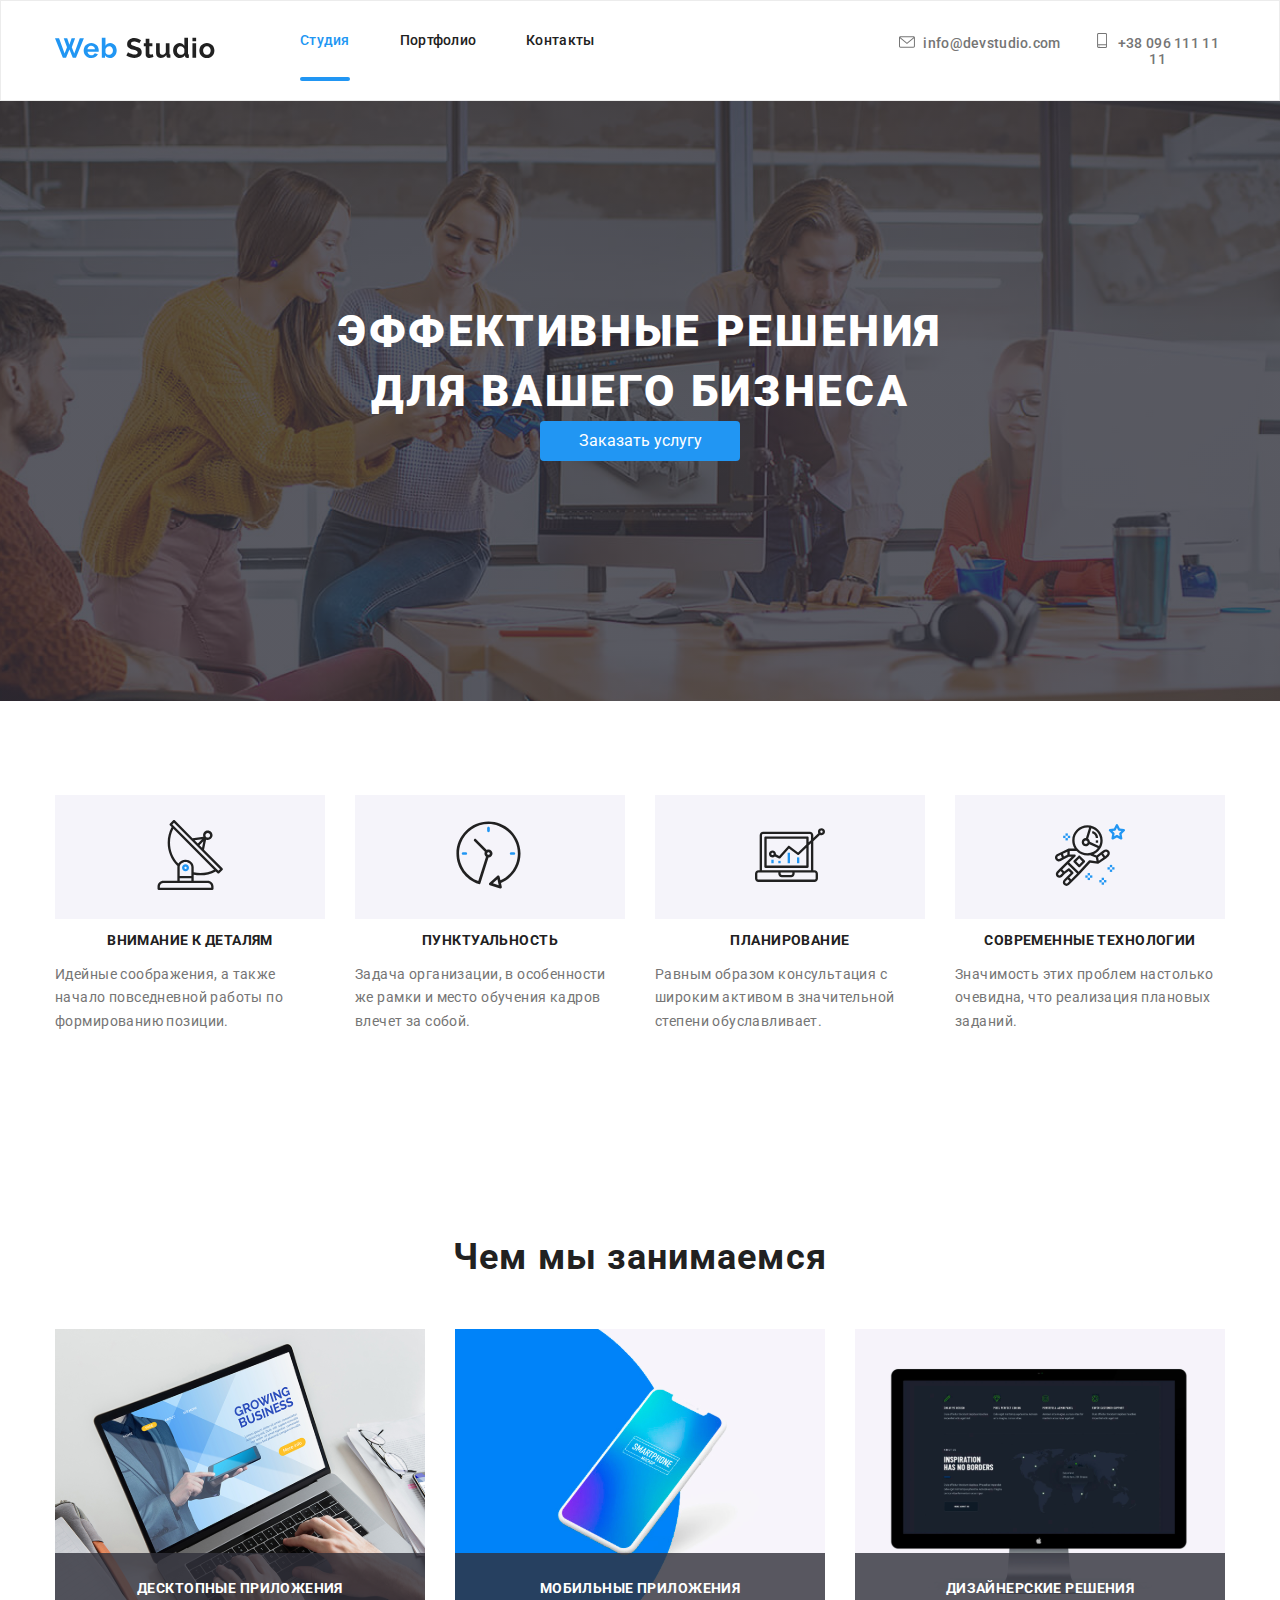
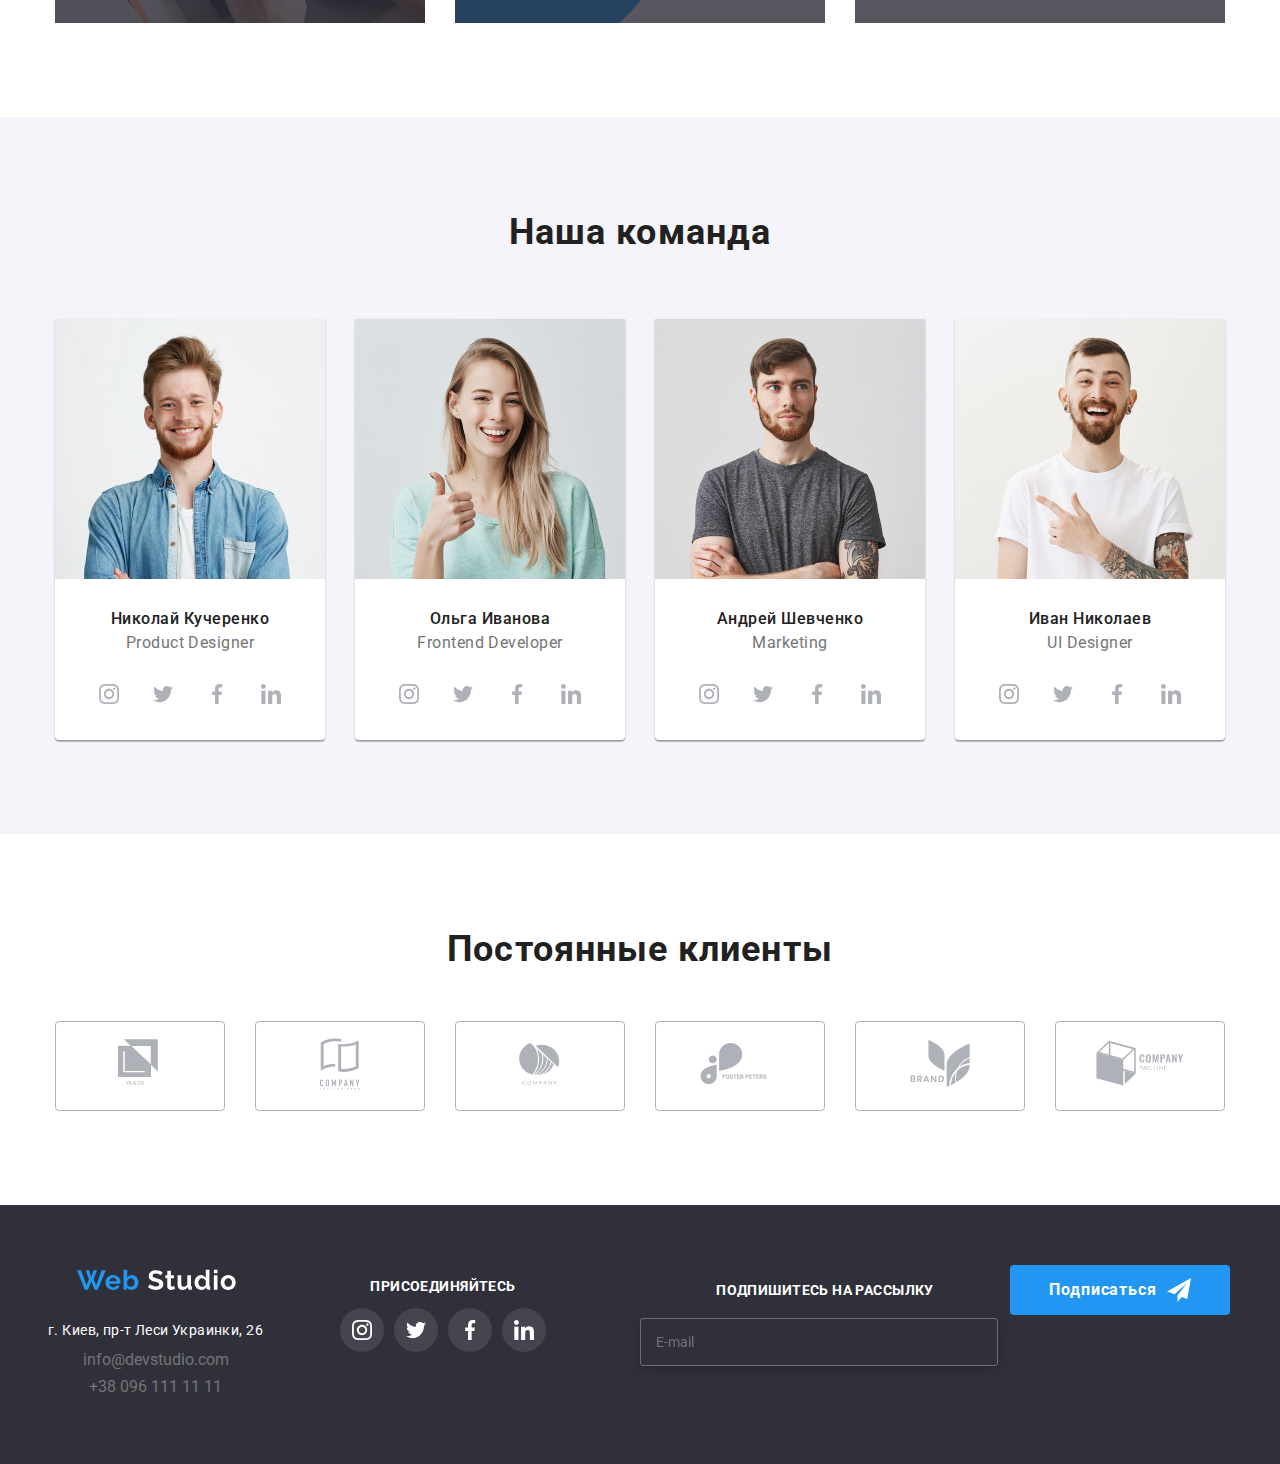
==== commit 6e321e9b: "1" ====
--- a/index.html
+++ b/index.html
@@ -6,6 +6,10 @@
     <link
       rel="stylesheet"
       href="https://cdnjs.cloudflare.com/ajax/libs/modern-normalize/0.7.0/modern-normalize.min.css"
+    />
+    <link
+      href="https://fonts.googleapis.com/css2?family=Roboto:wght@700;900&display=swap"
+      rel="stylesheet"
     />
     <link rel="stylesheet" href="./css/main.min.css" />
     <title>WebStudio</title>
@@ -96,7 +100,7 @@
             Эффективные решения <br />
             для вашего бизнеса
           </h1>
-          <button type="button" class="button" data-modal-open>
+          <button type="button" class="button hero-btn" data-modal-open>
             Заказать услугу
           </button>
         </div>
@@ -505,9 +509,11 @@
             <div class="policy-field">
               <label class="checkbox-lable"
                 ><input class="checkbox" name="agree" type="checkbox" />
-                <span class="checkbox-icon"></span>Соглашаюсь с рассылкой и
-                принимаю
-                <a class="policy-link" href="">Условия договора </a>
+                <span class="checkbox-icon"></span>
+                <span class="mailing-agreement">
+                  Соглашаюсь с рассылкой и принимаю
+                  <a class="policy-link" href=""> Условия договора </a></span
+                >
               </label>
             </div>
             <div class="submit">
@@ -522,77 +528,76 @@
     <!-- Footer -->
     <footer class="footer">
       <!-- logo -->
-      <div class="logo-subscribe-container">
-        <div class="footer-container">
-          <div class="logo-footer">
-            <a href="./index.html">
-              <svg class="footer-icon-size">
-                <use
-                  href="./images/sprite.svg#icon-WebStudio-foooter"
-                  width="160"
-                  height="30"
-                />
-              </svg>
-            </a>
-
-            <address>
-              <span class="phys-address"> г. Киев, пр-т Леси Украинки, 26</span>
-              <br />
-              <!-- contacts -->
-              <a href="mailto:info@devstudio.co">
-                <span class="adress">info@devstudio.com</span></a
-              >
-              <br />
-              <a href="tel:+380961111111">
-                <span class="adress">+38 096 111 11 11</span></a
-              >
-            </address>
-          </div>
-          <!-- subscribe -->
-          <div class="subscribe-container">
-            <h2 class="subscribe-title">присоединяйтесь</h2>
-            <ul class="footer-social list">
-              <li class="footer-social-item">
-                <a class="footer-social-link" href=""
-                  ><svg class="footer-social-icon" width="20" height="20">
-                    <use href="./images/sprite.svg#icon-instagram" />
-                  </svg>
-                </a>
-              </li>
-              <li class="footer-social-item">
-                <a class="footer-social-link" href=""
-                  ><svg class="footer-social-icon" width="22" height="20">
-                    <use href="./images/sprite.svg#icon-twitter" />
-                  </svg>
-                </a>
-              </li>
-              <li class="footer-social-item">
-                <a class="footer-social-link" href=""
-                  ><svg class="footer-social-icon" width="20" height="30">
-                    <use href="./images/sprite.svg#icon-facebook" />
-                  </svg>
-                </a>
-              </li>
-              <li class="footer-social-item">
-                <a class="footer-social-link" href=""
-                  ><svg class="footer-social-icon" width="20" height="20">
-                    <use href="./images/sprite.svg#icon-linkedin" />
-                  </svg>
-                </a>
-              </li>
-            </ul>
-          </div>
-          <div class="mail-subscribe">
-            <form class="suscribe-form">
-              <label class="footer-field">
-                <input name="mail" type="email" placeholder="E-mail" />
-                <span class="mailing"> Подпишитесь на рассылку</span>
-              </label>
-              <button class="footer-btn" type="submit" class="submit-btn">
-                Подписаться
-              </button>
-            </form>
-          </div>
+
+      <div class="footer-container">
+        <div class="logo-footer">
+          <a href="./index.html">
+            <svg class="footer-icon-size">
+              <use
+                href="./images/sprite.svg#icon-WebStudio-foooter"
+                width="160"
+                height="30"
+              />
+            </svg>
+          </a>
+
+          <address>
+            <span class="phys-address"> г. Киев, пр-т Леси Украинки, 26</span>
+            <br />
+            <!-- contacts -->
+            <a href="mailto:info@devstudio.co">
+              <span class="adress">info@devstudio.com</span></a
+            >
+            <br />
+            <a href="tel:+380961111111">
+              <span class="adress">+38 096 111 11 11</span></a
+            >
+          </address>
+        </div>
+        <!-- subscribe -->
+        <div class="subscribe-container">
+          <h2 class="subscribe-title">присоединяйтесь</h2>
+          <ul class="footer-social list">
+            <li class="footer-social-item">
+              <a class="footer-social-link" href=""
+                ><svg class="footer-social-icon" width="20" height="20">
+                  <use href="./images/sprite.svg#icon-instagram" />
+                </svg>
+              </a>
+            </li>
+            <li class="footer-social-item">
+              <a class="footer-social-link" href=""
+                ><svg class="footer-social-icon" width="22" height="20">
+                  <use href="./images/sprite.svg#icon-twitter" />
+                </svg>
+              </a>
+            </li>
+            <li class="footer-social-item">
+              <a class="footer-social-link" href=""
+                ><svg class="footer-social-icon" width="20" height="30">
+                  <use href="./images/sprite.svg#icon-facebook" />
+                </svg>
+              </a>
+            </li>
+            <li class="footer-social-item">
+              <a class="footer-social-link" href=""
+                ><svg class="footer-social-icon" width="20" height="20">
+                  <use href="./images/sprite.svg#icon-linkedin" />
+                </svg>
+              </a>
+            </li>
+          </ul>
+        </div>
+        <div class="mail-subscribe">
+          <form class="suscribe-form">
+            <label class="footer-field">
+              <input name="mail" type="email" placeholder="E-mail" />
+              <span class="mailing"> Подпишитесь на рассылку</span>
+            </label>
+            <button class="footer-btn" type="submit" class="submit-btn">
+              Подписаться
+            </button>
+          </form>
         </div>
       </div>
     </footer>
--- a/css/main.min.css
+++ b/css/main.min.css
@@ -1,2 +1,2 @@
-.page{font-family:"Roboto", sans-serif;color:#212121;background-color:#fff}a{color:inherit;text-decoration:none}img{display:block;max-width:100%;height:auto}.visually-hidden{position:absolute !important;clip:rect(1px 1px 1px 1px);clip:rect(1px, 1px, 1px, 1px);padding:0 !important;border:0 !important;height:1px !important;width:1px !important;overflow:hidden}.list{list-style:none;padding:0px;margin:0px}.container{padding-left:15px;padding-right:15px;margin-right:auto;margin-left:auto}@media screen and (max-width: 767px){.container{max-width:480px;padding-bottom:60px;padding-top:60px}}@media screen and (min-width: 768px){.container{max-width:767px;padding-bottom:60px;padding-top:60px}}@media screen and (min-width: 1140px){.container{max-width:1200px;padding-bottom:94px;padding-top:94px}}.button{min-width:200px;padding:10px 32px;color:#fff;background:#2196f3;border-radius:4px;border:1px solid transparent}.title{font-weight:700;font-size:36px;line-height:1.2;text-align:center;letter-spacing:0.03em}.no-margin{margin:0px}.contacts{display:-webkit-box;display:-ms-flexbox;display:flex;-webkit-box-orient:vertical;-webkit-box-direction:normal;-ms-flex-direction:column;flex-direction:column}@media screen and (min-width: 768px){.contacts{margin-left:80px;padding:16px 0}}@media screen and (min-width: 1140px){.contacts{-webkit-box-orient:horizontal;-webkit-box-direction:normal;-ms-flex-direction:row;flex-direction:row;margin-left:305px;padding:32px 0;-webkit-box-align:baseline;-ms-flex-align:baseline;align-items:baseline}}.logo{display:-webkit-inline-box;display:-ms-inline-flexbox;display:inline-flex;-webkit-box-align:center;-ms-flex-align:center;align-items:center}@media screen and (max-width: 768px){.logo{padding-top:16px;padding-bottom:16px}}@media screen and (min-width: 768px){.logo{margin-right:85px;padding:16px 0}}.header-icon-size{width:160px;height:30px}.nav{font-weight:500;font-size:14px;line-height:1.1;letter-spacing:0.02em}.nav-link{position:relative;display:inline-block;padding-top:32px;padding-bottom:32px;-webkit-transition:color 250ms cubic-bezier(0.4, 0, 0.2, 1);transition:color 250ms cubic-bezier(0.4, 0, 0.2, 1)}.nav-link:hover{color:#2196f3}@media screen and (min-width: 768px){.nav{display:-webkit-box;display:-ms-flexbox;display:flex}}@media screen and (min-width: 768px){.nav-item+.nav-item{margin-left:50px}}.current-link::after{content:"";display:-webkit-box;display:-ms-flexbox;display:flex;position:absolute;left:0px;top:40px;-webkit-transform:translateY(900%);transform:translateY(900%);height:4px;width:100%;background:#2196f3;border-radius:2px}.current-link{color:#2196f3}.menu-container{z-index:7;background-color:#fff;text-align:center;font-weight:500;font-size:18px;line-height:1.1;letter-spacing:0.02em}@media screen and (max-width: 767px){.menu-container{display:none;position:absolute;top:100%;left:0;width:100%;padding:60px 0}}.menu-container.is-open{display:block}.menu-button .icon-closeburger{display:none}.menu-button.is-open .icon-closeburger{display:block}.menu-button.is-open .icon-burger{display:none}.navigation-container{padding-left:15px;padding-right:15px;margin-right:auto;margin-left:auto}@media screen and (max-width: 767px){.navigation-container{max-width:480px;display:-webkit-box;display:-ms-flexbox;display:flex;-webkit-box-pack:justify;-ms-flex-pack:justify;justify-content:space-between}}@media screen and (min-width: 768px){.navigation-container{max-width:768px;display:-webkit-box;display:-ms-flexbox;display:flex}}@media screen and (min-width: 1140px){.navigation-container{min-width:1200px}}@media screen and (min-width: 768px){.navcontacts-container{display:-webkit-box;display:-ms-flexbox;display:flex}}.menu-button{border:none;background-color:transparent}.menu-button:hover,.menu-button:active{fill:#2196f3}@media screen and (min-width: 768px){.menu-button{display:none}}.mob-menuicon{height:40px;width:40px}header{border:1px solid #ececec;position:relative}.email-style{color:#757575;fill:#757575;-webkit-transition:color 250ms cubic-bezier(0.4, 0, 0.2, 1),fill 250ms cubic-bezier(0.4, 0, 0.2, 1);transition:color 250ms cubic-bezier(0.4, 0, 0.2, 1),fill 250ms cubic-bezier(0.4, 0, 0.2, 1)}@media screen and (max-width: 1140px){.email-style{margin-bottom:10px}}@media screen and (min-width: 767px){.email-style{display:-webkit-inline-box;display:-ms-inline-flexbox;display:inline-flex}}@media screen and (min-width: 1140px){.email-style{margin-right:30px}}.email-style:hover,.email-style:focus{color:#2196f3;fill:#2196f3}.email-text{margin-left:8px;font-style:normal;font-style:normal;font-weight:500;font-size:14px;line-height:1.14;letter-spacing:0.02em}@media screen and (max-width: 767px){.email-text{display:inline-block;margin-bottom:16px}}.phonenumber-style{font-style:normal;font-weight:500;font-size:14px;line-height:1.14;letter-spacing:0.02em}.phonenumber-style{color:#757575;fill:#757575;-webkit-transition:color 250ms cubic-bezier(0.4, 0, 0.2, 1),fill 250ms cubic-bezier(0.4, 0, 0.2, 1);transition:color 250ms cubic-bezier(0.4, 0, 0.2, 1),fill 250ms cubic-bezier(0.4, 0, 0.2, 1)}.phonenumber-style:focus,.phonenumber-style:hover{color:#2196f3;fill:#2196f3}.phonenumber-text{margin-left:8px}.features .title{display:none}@media screen and (min-width: 768px){.features-list{display:-webkit-box;display:-ms-flexbox;display:flex;-ms-flex-wrap:wrap;flex-wrap:wrap;margin:-15px}}@media screen and (min-width: 1140px){.features-list{-ms-flex-wrap:nowrap;flex-wrap:nowrap}}.features-icon-bcg{text-align:center;padding:25px 0;background-color:#f5f4fa}@media screen and (min-width: 768px){.list .item{-ms-flex-preferred-size:calc((100% - 4 * 15px) / 2);flex-basis:calc((100% - 4 * 15px) / 2);margin:15px}}@media screen and (min-width: 1140px){.list .item{-ms-flex-preferred-size:calc((100% - 3 * 30px) / 4);flex-basis:calc((100% - 3 * 30px) / 4)}}.features-icon{width:70px;height:70px}.features-title{text-align:center;font-weight:700;font-size:14px;line-height:1.1;letter-spacing:0.03em;text-transform:uppercase}.features-text{color:#757575;font-size:14px;line-height:1.7;letter-spacing:0.03em}.customers-logo{display:-webkit-box;display:-ms-flexbox;display:flex;-ms-flex-wrap:wrap;flex-wrap:wrap;margin:-15px}.customer-logo-pic{-ms-flex-preferred-size:calc((100% - 4 * 15px) / 2);flex-basis:calc((100% - 4 * 15px) / 2);height:90px;margin:15px;display:-webkit-box;display:-ms-flexbox;display:flex;-webkit-box-pack:center;-ms-flex-pack:center;justify-content:center;-webkit-box-align:center;-ms-flex-align:center;align-items:center;border:1px solid #afb1b8;-webkit-box-sizing:border-box;box-sizing:border-box;border-radius:4px;-webkit-transition:border 250ms cubic-bezier(0.4, 0, 0.2, 1);transition:border 250ms cubic-bezier(0.4, 0, 0.2, 1)}@media screen and (min-width: 768px){.customer-logo-pic{-ms-flex-preferred-size:calc((100% - 6 * 15px) / 3);flex-basis:calc((100% - 6 * 15px) / 3)}}@media screen and (min-width: 1140px){.customer-logo-pic{-ms-flex-preferred-size:calc((100% - 12 * 15px) / 6);flex-basis:calc((100% - 12 * 15px) / 6)}}.customer-logo-pic:focus,.customer-logo-pic:hover{border:1px solid #2196f3}.customers-link{fill:#afb1b8;-webkit-transition:fill 250ms cubic-bezier(0.4, 0, 0.2, 1);transition:fill 250ms cubic-bezier(0.4, 0, 0.2, 1)}.customers-link:hover,.customers-link:focus{fill:#2196f3}@media screen and (max-width: 768px){.works{display:none}}@media screen and (min-width: 768px){.works{display:none}}@media screen and (min-width: 1140px){.works{display:-webkit-box;display:-ms-flexbox;display:flex}}@media screen and (min-width: 1140px){.works .title{display:block;text-align:center;margin-bottom:50px;margin-top:0px}}.work-examples{display:-webkit-box;display:-ms-flexbox;display:flex}.work-item{position:relative}.work-img{display:block}.work-item+.work-item{margin-left:30px}.work-name{position:absolute;display:-webkit-box;display:-ms-flexbox;display:flex;-webkit-box-pack:center;-ms-flex-pack:center;justify-content:center;-webkit-box-align:center;-ms-flex-align:center;align-items:center;bottom:0px;width:370px;height:70px;margin:0px;font-weight:700;font-size:14px;line-height:1.1;letter-spacing:0.03em;text-transform:uppercase;color:#ffffff;background-color:rgba(47,48,58,0.8)}@media screen and (max-width: 768px){.team-content{padding:60px 0}}@media screen and (min-width: 768px){.team-list{display:-webkit-box;display:-ms-flexbox;display:flex;-ms-flex-wrap:wrap;flex-wrap:wrap;margin:-15px}}@media screen and (min-width: 1140px){.team-list{-ms-flex-wrap:nowrap;flex-wrap:nowrap;margin-top:50px}}.team{background-color:#f5f4fa}.team-item{margin-right:auto;margin-left:auto;display:block;-webkit-box-shadow:0px 2px 1px rgba(0,0,0,0.2),0px 1px 1px rgba(0,0,0,0.14),0px 1px 3px rgba(0,0,0,0.12);box-shadow:0px 2px 1px rgba(0,0,0,0.2),0px 1px 1px rgba(0,0,0,0.14),0px 1px 3px rgba(0,0,0,0.12);border-radius:0px 0px 4px 4px;background-color:#fff}@media screen and (min-width: 768px){.team-item{-ms-flex-preferred-size:calc((100% - 4 * 15px) / 2);flex-basis:calc((100% - 4 * 15px) / 2);margin:15px}}@media screen and (max-width: 1140px){.team-img{width:100%}}.team-name{font-weight:500;font-size:16px;line-height:1.2;letter-spacing:0.03em;margin-top:30px;margin-bottom:0px;text-align:center}.team-text{font-size:16px;line-height:1.2;letter-spacing:0.03em;color:#757575;margin-top:10px;margin-bottom:0px;text-align:center;margin:4px}.social{margin-top:16px;margin-bottom:24px;display:-webkit-box;display:-ms-flexbox;display:flex;-webkit-box-pack:center;-ms-flex-pack:center;justify-content:center}.social-item+.social-item{margin-left:10px}.social-link{display:-webkit-box;display:-ms-flexbox;display:flex;-webkit-box-pack:center;-ms-flex-pack:center;justify-content:center;-webkit-box-align:center;-ms-flex-align:center;align-items:center;width:44px;height:44px;border-radius:50%;fill:#afb1b8;-webkit-transition:background-color 250ms cubic-bezier(0.4, 0, 0.2, 1),fill 250ms cubic-bezier(0.4, 0, 0.2, 1);transition:background-color 250ms cubic-bezier(0.4, 0, 0.2, 1),fill 250ms cubic-bezier(0.4, 0, 0.2, 1)}.social-link:hover,.social-link:focus{background-color:#2196f3;fill:#ffffff}.footer{background-color:#2f303a}.footer-container{padding:60px 0px;margin-left:auto;margin-right:auto;max-width:480px}@media screen and (max-width: 768px){.footer-container{margin-top:60px}}@media screen and (min-width: 768px){.footer-container{display:-webkit-box;display:-ms-flexbox;display:flex;-ms-flex-wrap:wrap;flex-wrap:wrap;max-width:768px}}@media screen and (min-width: 1140px){.footer-container{-ms-flex-wrap:nowrap;flex-wrap:nowrap;max-width:1200px}}.logo-footer{text-align:center}@media screen and (max-width: 768px){.logo-footer{margin-bottom:60px}}@media screen and (min-width: 768px){.logo-footer{width:50%}}@media screen and (min-width: 1140px){.logo-footer{width:231px;margin-right:69px}}.phys-address{font-size:14px;line-height:1.7;letter-spacing:0.03em;font-style:normal;color:#fff;display:inline-block;margin-bottom:8px}.adress{color:#757575;font-style:normal;display:inline-block;margin-bottom:8px}@media screen and (min-width: 768px){.subscribe-container{width:50%}}@media screen and (min-width: 1140px){.subscribe-container{width:206px;margin-right:94px}}.subscribe-title{text-align:center;font-weight:700;font-size:14px;line-height:1.4;letter-spacing:0.03em;text-transform:uppercase;color:#fff}.footer-icon-size{width:160px;height:30px;margin-bottom:20px}.footer-social{display:-webkit-box;display:-ms-flexbox;display:flex;-webkit-box-pack:center;-ms-flex-pack:center;justify-content:center}.footer-social-link{display:-webkit-box;display:-ms-flexbox;display:flex;width:44px;height:44px;background-color:rgba(255,255,255,0.1);fill:#ffffff;border-radius:50%;-webkit-box-pack:center;-ms-flex-pack:center;justify-content:center;-webkit-box-align:center;-ms-flex-align:center;align-items:center;-webkit-transition:background-color 250ms cubic-bezier(0.4, 0, 0.2, 1);transition:background-color 250ms cubic-bezier(0.4, 0, 0.2, 1)}.footer-social-link:hover,.footer-social-link:focus{background-color:#2196f3}.footer-social-item+.footer-social-item{margin-left:10px}.suscribe-form{display:block;text-align:center;max-width:450px}@media screen and (max-width: 1140px){.suscribe-form{padding:60px 15px 0px 15px;margin-left:auto;margin-right:auto}}@media screen and (min-width: 1140px){.suscribe-form{width:570px;display:-webkit-box;display:-ms-flexbox;display:flex;-webkit-box-orient:horizontal;-webkit-box-direction:normal;-ms-flex-direction:row;flex-direction:row;-webkit-box-align:baseline;-ms-flex-align:baseline;align-items:baseline}}@media screen and (max-width: 1140px){.mail-subscribe{width:100%}}.footer-field{display:-webkit-box;display:-ms-flexbox;display:flex;-webkit-box-orient:vertical;-webkit-box-direction:reverse;-ms-flex-direction:column-reverse;flex-direction:column-reverse;text-align:center}.footer-field input{padding:15px;border:1px solid rgba(255,255,255,0.3);-webkit-filter:drop-shadow(0px 4px 4px rgba(0,0,0,0.15));filter:drop-shadow(0px 4px 4px rgba(0,0,0,0.15));border-radius:4px;color:rgba(255,255,255,0.6);background-color:#2f303a}@media screen and (min-width: 1140px){.footer-field input{width:358px;margin-right:12px}}.footer-field{font-weight:700;font-size:14px;line-height:16px;letter-spacing:0.03em;text-transform:uppercase;color:#fff}.mailing{margin-bottom:20px}.footer-btn{display:-webkit-inline-box;display:-ms-inline-flexbox;display:inline-flex;text-align:center;-webkit-box-pack:center;-ms-flex-pack:center;justify-content:center;-webkit-box-align:center;-ms-flex-align:center;align-items:center;padding:10px 32px;height:50px;min-width:220px;color:#fff;background:#2196f3;border-radius:4px;border:1px solid transparent;font-weight:700;font-size:16px;line-height:1.8;letter-spacing:0.06em}@media screen and (max-width: 1140px){.footer-btn{margin-top:20px}}.footer-btn::after{content:"";display:block;margin-left:10px;width:24px;height:24px;background-image:url(../images/send.svg);background-size:contain}.hero{background-image:-webkit-gradient(linear, left top, right top, from(rgba(47,48,58,0.8)), to(rgba(47,48,58,0.8))),url(../images/Header-mob@2x.jpg);background-image:linear-gradient(to right, rgba(47,48,58,0.8), rgba(47,48,58,0.8)),url(../images/Header-mob@2x.jpg);height:600px;background-repeat:no-repeat;background-position:center;background-size:cover;text-align:center;background-color:#212121}@media screen and (min-width: 768px){.hero{background-image:-webkit-gradient(linear, left top, right top, from(rgba(47,48,58,0.8)), to(rgba(47,48,58,0.8))),url(../images/Header-tab@2x.jpg);background-image:linear-gradient(to right, rgba(47,48,58,0.8), rgba(47,48,58,0.8)),url(../images/Header-tab@2x.jpg)}}@media screen and (min-width: 1140px){.hero{background-image:-webkit-gradient(linear, left top, right top, from(rgba(47,48,58,0.8)), to(rgba(47,48,58,0.8))),url(../images/Header-desctop@1x.jpg);background-image:linear-gradient(to right, rgba(47,48,58,0.8), rgba(47,48,58,0.8)),url(../images/Header-desctop@1x.jpg)}}.hero-title{font-weight:900;font-size:44px;line-height:1.4;text-align:center;letter-spacing:0.06em;text-transform:uppercase;color:#fff}.cotainer-hero{padding-top:200px}.filter{-webkit-box-pack:center;-ms-flex-pack:center;justify-content:center;text-align:center;display:-webkit-box;display:-ms-flexbox;display:flex;margin-top:60px;margin-bottom:40px;margin-left:15px}@media screen and (max-width: 767px){.filter{-webkit-box-pack:start;-ms-flex-pack:start;justify-content:start;-ms-flex-wrap:wrap;flex-wrap:wrap;margin-bottom:35px}}@media screen and (min-width: 1140px){.filter{margin-top:90px;margin-bottom:50px}}.filter-input{-webkit-appearance:none;-moz-appearance:none;appearance:none}.filter-lable{padding:10px 32px;background-color:#f5f4fa;margin-bottom:16px;border-radius:4px;border:1px solid transparent;-webkit-transition:color 250ms cubic-bezier(0.4, 0, 0.2, 1);transition:color 250ms cubic-bezier(0.4, 0, 0.2, 1);-webkit-transition:background-color 250ms cubic-bezier(0.4, 0, 0.2, 1);transition:background-color 250ms cubic-bezier(0.4, 0, 0.2, 1)}.filter-lable:focus,.filter-lable:hover{background-color:#2196f3;color:#fff;cursor:pointer}.filter-lable{margin-right:8px}.filter-lable:last-child{margin-right:0}@media screen and (min-width: 768px){.portfolio{display:-webkit-box;display:-ms-flexbox;display:flex;-ms-flex-wrap:wrap;flex-wrap:wrap}}.portfolio-notitle{display:none}.portfolio-item{margin-bottom:30px;border:1px solid #eeeeee}.portfolio-item:last-child{margin-bottom:60px}@media screen and (min-width: 768px){.portfolio-item{width:calc((100% - 30px) / 2);margin-right:30px;margin-bottom:30px}.portfolio-item:nth-child(even){margin-right:0px}}@media screen and (min-width: 1140px){.portfolio-item{width:calc((100% - 60px) / 3);margin-right:30px;margin-bottom:30px}.portfolio-item:nth-child(even){margin-right:30px}.portfolio-item:nth-child(3n){margin-right:0}.portfolio-item:nth-child(-n+3){margin-bottom:0px}}.portfolio-item:hover{border:1px solid #eeeeee;-webkit-box-shadow:0px 1px 1px rgba(0,0,0,0.12),0px 4px 4px rgba(0,0,0,0.06),1px 4px 6px rgba(0,0,0,0.16);box-shadow:0px 1px 1px rgba(0,0,0,0.12),0px 4px 4px rgba(0,0,0,0.06),1px 4px 6px rgba(0,0,0,0.16)}.portfolio-img{position:relative;overflow:hidden;display:block;width:100%}.portfolio-img:hover .portfolio-text{-webkit-transform:translateY(0);transform:translateY(0)}.portfolio-text{position:absolute;top:0;left:0;width:100%;height:100%;background-color:#2196f3;padding:63px 24px;font-weight:400;font-size:18px;line-height:1.5;color:#ffffff;-webkit-transform:translateY(100%);transform:translateY(100%);-webkit-transition:-webkit-transform 250ms cubic-bezier(0.4, 0, 0.2, 1);transition:-webkit-transform 250ms cubic-bezier(0.4, 0, 0.2, 1);transition:transform 250ms cubic-bezier(0.4, 0, 0.2, 1);transition:transform 250ms cubic-bezier(0.4, 0, 0.2, 1), -webkit-transform 250ms cubic-bezier(0.4, 0, 0.2, 1)}.portfolio-dsc{padding-top:20px;padding-right:24px;padding-left:24px;padding-bottom:20px}.portfolio-name{margin-top:0px;margin-bottom:0px;font-weight:700;font-size:18px;line-height:2;letter-spacing:0.03em}.portfolio-type{margin-top:4px;margin-bottom:0px;font-size:16px;line-height:1.9;letter-spacing:0.03em;color:#757575}.backdrop{z-index:8;position:fixed;overflow-y:scroll;top:0;left:0;width:100%;height:100%;background:rgba(0,0,0,0.2);opacity:1;-webkit-transition:opacity 250ms cubic-bezier(0.4, 0, 0.2, 1);transition:opacity 250ms cubic-bezier(0.4, 0, 0.2, 1)}.backdrop.is-hidden{opacity:0;pointer-events:none}.backdrop.is-hidden .modal{-webkit-transform:translate(-50%, -50%) rotate(0deg) scale(0.1);transform:translate(-50%, -50%) rotate(0deg) scale(0.1)}.modal{z-index:66;position:absolute;top:50%;left:50%;-webkit-transform:translate(-50%, -50%) rotate(360deg) scale(1);transform:translate(-50%, -50%) rotate(360deg) scale(1);background:#ffffff;-webkit-box-shadow:0px 1px 3px rgba(0,0,0,0.12),0px 1px 1px rgba(0,0,0,0.14),0px 2px 1px rgba(0,0,0,0.2);box-shadow:0px 1px 3px rgba(0,0,0,0.12),0px 1px 1px rgba(0,0,0,0.14),0px 2px 1px rgba(0,0,0,0.2);border-radius:4px}.close-button{position:absolute;right:8px;top:8px}.close-button:hover,.close-button:focus{fill:#2196f3}.callback-form{padding:40px}@media screen and (min-width: 768px){.callback-form{width:450px}}@media screen and (min-width: 480px){.callback-form{width:450px;padding:40px;height:609px}}.form-tittle{text-align:center;margin-top:0px;margin-bottom:0px;font-weight:700;font-size:20px;line-height:1.15;letter-spacing:0.03em}.form-field{position:relative;display:-webkit-box;display:-ms-flexbox;display:flex;-webkit-box-orient:vertical;-webkit-box-direction:normal;-ms-flex-direction:column;flex-direction:column;margin-top:30px}.form-field label{margin-bottom:4px;font-size:12px;line-height:14px;letter-spacing:0.01em;color:#757575}.form-lable{position:absolute;top:30%;left:42px;-webkit-transform:translateX(-30%);transform:translateX(-30%);-webkit-transition:-webkit-transform 250ms cubic-bezier(0.4, 0, 0.2, 1);transition:-webkit-transform 250ms cubic-bezier(0.4, 0, 0.2, 1);transition:transform 250ms cubic-bezier(0.4, 0, 0.2, 1);transition:transform 250ms cubic-bezier(0.4, 0, 0.2, 1), -webkit-transform 250ms cubic-bezier(0.4, 0, 0.2, 1);margin-left:10px}.form-field input{width:100%;padding-left:42px;border:1px solid rgba(33,33,33,0.2);border-radius:4px;height:40px}.form-input:focus+.form-lable{-webkit-transform:translateY(-250%) translateX(-42px);transform:translateY(-250%) translateX(-42px);color:color #757575}.form-input:focus+.form-lable,.form-input:not(:placeholder-shown)+.form-lable{-webkit-transform:translateY(-250%) translateX(-42px);transform:translateY(-250%) translateX(-42px)}textarea{width:100%;height:120px;padding:12px 16px;border:1px solid rgba(33,33,33,0.2);border-radius:4px;resize:none}textareatextarea::-webkit-input-placeholder{font-size:14px;line-height:16px;letter-spacing:0.01em;color:#757575}textareatextarea:-ms-input-placeholder{font-size:14px;line-height:16px;letter-spacing:0.01em;color:#757575}textareatextarea::-ms-input-placeholder{font-size:14px;line-height:16px;letter-spacing:0.01em;color:#757575}textareatextarea::placeholder{font-size:14px;line-height:16px;letter-spacing:0.01em;color:#757575}.modal-icon{position:absolute;top:50%;left:15px;-webkit-transform:translateY(-50%);transform:translateY(-50%)}.form-input:focus ~ .modal-icon{fill:#2196f3}.policy-field{display:-webkit-inline-box;display:-ms-inline-flexbox;display:inline-flex;-webkit-box-align:center;-ms-flex-align:center;align-items:center;margin-top:20px}.policy-field .policy-link{text-decoration:underline;color:#2196f3}.checkbox{-webkit-appearance:none;-moz-appearance:none;appearance:none}.checkbox-lable{display:-webkit-box;display:-ms-flexbox;display:flex;-webkit-box-align:center;-ms-flex-align:center;align-items:center}.checkbox-icon{content:"";display:block;width:16px;height:15px;background-image:url(../images/checkbox-frame.svg);margin-right:8px}.checkbox:checked+.checkbox-icon{background-image:url(../images/checked-checkbox.svg)}.submit{display:-webkit-box;display:-ms-flexbox;display:flex;-ms-flex-line-pack:center;align-content:center;-webkit-box-pack:center;-ms-flex-pack:center;justify-content:center}.submit-btn{margin-top:30px}
+.page{font-family:"Roboto", sans-serif;color:#212121;background-color:#fff}a{color:inherit;text-decoration:none}img{display:block;max-width:100%;height:auto}.visually-hidden{position:absolute !important;clip:rect(1px 1px 1px 1px);clip:rect(1px, 1px, 1px, 1px);padding:0 !important;border:0 !important;height:1px !important;width:1px !important;overflow:hidden}.list{list-style:none;padding:0px;margin:0px}.container{padding-left:15px;padding-right:15px;margin-right:auto;margin-left:auto}@media screen and (max-width: 767px){.container{width:100%;padding-bottom:60px;padding-top:60px}}@media screen and (min-width: 768px){.container{max-width:767px;padding-bottom:60px;padding-top:60px}}@media screen and (min-width: 1140px){.container{max-width:1200px;padding-bottom:94px;padding-top:94px}}.button{min-width:200px;padding:10px 32px;color:#fff;background:#2196f3;border-radius:4px;border:1px solid transparent}.button:hover,.button:focus{color:#2196f3;background:#fff}.title{font-weight:700;font-size:36px;line-height:1.2;text-align:center;letter-spacing:0.03em}@media screen and (max-width: 1140px){.title{margin:0 0 30px 0}}@media screen and (min-width: 1140px){.title{margin:0 0 50px 0}}.no-margin{margin:0px}.contacts{display:-webkit-box;display:-ms-flexbox;display:flex;-webkit-box-orient:vertical;-webkit-box-direction:normal;-ms-flex-direction:column;flex-direction:column}@media screen and (min-width: 768px){.contacts{margin-left:80px;padding:16px 0}}@media screen and (min-width: 1140px){.contacts{-webkit-box-orient:horizontal;-webkit-box-direction:normal;-ms-flex-direction:row;flex-direction:row;margin-left:305px;padding:32px 0;-webkit-box-align:baseline;-ms-flex-align:baseline;align-items:baseline}}.logo{display:-webkit-inline-box;display:-ms-inline-flexbox;display:inline-flex;-webkit-box-align:center;-ms-flex-align:center;align-items:center}@media screen and (max-width: 768px){.logo{padding-top:16px;padding-bottom:16px}}@media screen and (min-width: 768px){.logo{margin-right:85px;padding:16px 0}}.header-icon-size{width:160px;height:30px}.nav{font-weight:500;font-size:14px;line-height:1.1;letter-spacing:0.02em}.nav-link{position:relative;display:inline-block;padding-top:32px;padding-bottom:32px;-webkit-transition:color 250ms cubic-bezier(0.4, 0, 0.2, 1);transition:color 250ms cubic-bezier(0.4, 0, 0.2, 1)}.nav-link:hover{color:#2196f3}@media screen and (min-width: 768px){.nav{display:-webkit-box;display:-ms-flexbox;display:flex}}@media screen and (min-width: 768px){.nav-item+.nav-item{margin-left:50px}}.current-link::after{content:"";display:-webkit-box;display:-ms-flexbox;display:flex;position:absolute;left:0px;top:40px;-webkit-transform:translateY(900%);transform:translateY(900%);height:4px;width:100%;background:#2196f3;border-radius:2px}.current-link{color:#2196f3}.menu-container{z-index:7;background-color:#fff;text-align:center;font-weight:500;font-size:18px;line-height:1.1;letter-spacing:0.02em}@media screen and (max-width: 767px){.menu-container{display:none;position:absolute;top:100%;left:0;width:100%;padding:60px 0}}.menu-container.is-open{display:block}.menu-button .icon-closeburger{display:none}.menu-button.is-open .icon-closeburger{display:block}.menu-button.is-open .icon-burger{display:none}.navigation-container{padding-left:15px;padding-right:15px;margin-right:auto;margin-left:auto}@media screen and (max-width: 767px){.navigation-container{width:100%;display:-webkit-box;display:-ms-flexbox;display:flex;-webkit-box-pack:justify;-ms-flex-pack:justify;justify-content:space-between}}@media screen and (min-width: 768px){.navigation-container{max-width:768px;display:-webkit-box;display:-ms-flexbox;display:flex}}@media screen and (min-width: 1140px){.navigation-container{min-width:1200px}}@media screen and (min-width: 768px){.navcontacts-container{display:-webkit-box;display:-ms-flexbox;display:flex}}.menu-button{border:none;background-color:transparent}.menu-button:hover,.menu-button:active{fill:#2196f3}@media screen and (min-width: 768px){.menu-button{display:none}}.mob-menuicon{height:40px;width:40px}header{border:1px solid #ececec;position:relative}.email-style{color:#757575;fill:#757575;-webkit-transition:color 250ms cubic-bezier(0.4, 0, 0.2, 1),fill 250ms cubic-bezier(0.4, 0, 0.2, 1);transition:color 250ms cubic-bezier(0.4, 0, 0.2, 1),fill 250ms cubic-bezier(0.4, 0, 0.2, 1)}@media screen and (max-width: 1140px){.email-style{margin-bottom:10px}}@media screen and (min-width: 767px){.email-style{display:-webkit-inline-box;display:-ms-inline-flexbox;display:inline-flex}}@media screen and (min-width: 1140px){.email-style{margin-right:30px}}.email-style:hover,.email-style:focus{color:#2196f3;fill:#2196f3}.email-text{margin-left:8px;font-style:normal;font-style:normal;font-weight:500;font-size:14px;line-height:1.14;letter-spacing:0.02em}@media screen and (max-width: 767px){.email-text{display:inline-block;margin-bottom:16px}}.phonenumber-style{font-style:normal;font-weight:500;font-size:14px;line-height:1.14;letter-spacing:0.02em}.phonenumber-style{color:#757575;fill:#757575;-webkit-transition:color 250ms cubic-bezier(0.4, 0, 0.2, 1),fill 250ms cubic-bezier(0.4, 0, 0.2, 1);transition:color 250ms cubic-bezier(0.4, 0, 0.2, 1),fill 250ms cubic-bezier(0.4, 0, 0.2, 1)}.phonenumber-style:focus,.phonenumber-style:hover{color:#2196f3;fill:#2196f3}.phonenumber-text{margin-left:8px}.features .title{display:none}@media screen and (min-width: 768px){.features-list{display:-webkit-box;display:-ms-flexbox;display:flex;-ms-flex-wrap:wrap;flex-wrap:wrap;margin:-15px}}@media screen and (min-width: 1140px){.features-list{-ms-flex-wrap:nowrap;flex-wrap:nowrap}}.features-icon-bcg{text-align:center;padding:25px 0;background-color:#f5f4fa}@media screen and (min-width: 768px){.list .item{-ms-flex-preferred-size:calc((100% - 4 * 15px) / 2);flex-basis:calc((100% - 4 * 15px) / 2);margin:15px}}@media screen and (min-width: 1140px){.list .item{-ms-flex-preferred-size:calc((100% - 3 * 30px) / 4);flex-basis:calc((100% - 3 * 30px) / 4)}}.features-icon{width:70px;height:70px}.features-title{text-align:center;font-weight:700;font-size:14px;line-height:1.1;letter-spacing:0.03em;text-transform:uppercase}.features-text{color:#757575;font-size:14px;line-height:1.7;letter-spacing:0.03em}.customers-logo{display:-webkit-box;display:-ms-flexbox;display:flex;-ms-flex-wrap:wrap;flex-wrap:wrap;margin:-15px}.customer-logo-pic{-ms-flex-preferred-size:calc((100% - 4 * 15px) / 2);flex-basis:calc((100% - 4 * 15px) / 2);height:90px;margin:15px;display:-webkit-box;display:-ms-flexbox;display:flex;-webkit-box-pack:center;-ms-flex-pack:center;justify-content:center;-webkit-box-align:center;-ms-flex-align:center;align-items:center;border:1px solid #afb1b8;-webkit-box-sizing:border-box;box-sizing:border-box;border-radius:4px;-webkit-transition:border 250ms cubic-bezier(0.4, 0, 0.2, 1);transition:border 250ms cubic-bezier(0.4, 0, 0.2, 1)}@media screen and (min-width: 768px){.customer-logo-pic{-ms-flex-preferred-size:calc((100% - 6 * 15px) / 3);flex-basis:calc((100% - 6 * 15px) / 3)}}@media screen and (min-width: 1140px){.customer-logo-pic{-ms-flex-preferred-size:calc((100% - 12 * 15px) / 6);flex-basis:calc((100% - 12 * 15px) / 6)}}.customer-logo-pic:focus,.customer-logo-pic:hover{border:1px solid #2196f3}.customers-link{fill:#afb1b8;-webkit-transition:fill 250ms cubic-bezier(0.4, 0, 0.2, 1);transition:fill 250ms cubic-bezier(0.4, 0, 0.2, 1)}.customers-link:hover,.customers-link:focus{fill:#2196f3}@media screen and (max-width: 768px){.works{display:none}}@media screen and (min-width: 768px){.works{display:none}}@media screen and (min-width: 1140px){.works{display:-webkit-box;display:-ms-flexbox;display:flex}}@media screen and (min-width: 1140px){.works .title{display:block;text-align:center;margin-bottom:50px;margin-top:0px}}.work-examples{display:-webkit-box;display:-ms-flexbox;display:flex}.work-item{position:relative}.work-img{display:block}.work-item+.work-item{margin-left:30px}.work-name{position:absolute;display:-webkit-box;display:-ms-flexbox;display:flex;-webkit-box-pack:center;-ms-flex-pack:center;justify-content:center;-webkit-box-align:center;-ms-flex-align:center;align-items:center;bottom:0px;width:370px;height:70px;margin:0px;font-weight:700;font-size:14px;line-height:1.1;letter-spacing:0.03em;text-transform:uppercase;color:#ffffff;background-color:rgba(47,48,58,0.8)}@media screen and (max-width: 768px){.team-content{padding:0}}@media screen and (min-width: 768px){.team-list{display:-webkit-box;display:-ms-flexbox;display:flex;-ms-flex-wrap:wrap;flex-wrap:wrap;margin:-15px}}@media screen and (min-width: 1140px){.team-list{-ms-flex-wrap:nowrap;flex-wrap:nowrap;margin-top:50px}}.team{background-color:#f5f4fa}.team-item{margin-right:auto;margin-left:auto;display:block;-webkit-box-shadow:0px 2px 1px rgba(0,0,0,0.2),0px 1px 1px rgba(0,0,0,0.14),0px 1px 3px rgba(0,0,0,0.12);box-shadow:0px 2px 1px rgba(0,0,0,0.2),0px 1px 1px rgba(0,0,0,0.14),0px 1px 3px rgba(0,0,0,0.12);border-radius:0px 0px 4px 4px;background-color:#fff}@media screen and (max-width: 768px){.team-item{margin-bottom:30px}}@media screen and (min-width: 768px){.team-item{-ms-flex-preferred-size:calc((100% - 4 * 15px) / 2);flex-basis:calc((100% - 4 * 15px) / 2);margin:15px}}@media screen and (max-width: 1140px){.team-img{width:100%}}.team-name{font-weight:500;font-size:16px;line-height:1.2;letter-spacing:0.03em;margin-top:30px;margin-bottom:0px;text-align:center}.team-text{font-size:16px;line-height:1.2;letter-spacing:0.03em;color:#757575;margin-top:10px;margin-bottom:0px;text-align:center;margin:4px}.social{padding-top:16px;padding-bottom:24px;display:-webkit-box;display:-ms-flexbox;display:flex;-webkit-box-pack:center;-ms-flex-pack:center;justify-content:center}.social-item+.social-item{margin-left:10px}.social-link{display:-webkit-box;display:-ms-flexbox;display:flex;-webkit-box-pack:center;-ms-flex-pack:center;justify-content:center;-webkit-box-align:center;-ms-flex-align:center;align-items:center;width:44px;height:44px;border-radius:50%;fill:#afb1b8;-webkit-transition:background-color 250ms cubic-bezier(0.4, 0, 0.2, 1),fill 250ms cubic-bezier(0.4, 0, 0.2, 1);transition:background-color 250ms cubic-bezier(0.4, 0, 0.2, 1),fill 250ms cubic-bezier(0.4, 0, 0.2, 1)}.social-link:hover,.social-link:focus{background-color:#2196f3;fill:#ffffff}.footer{display:block;width:100%;background-color:#2f303a}.footer-container{padding:60px 15px;margin-left:auto;margin-right:auto;width:100%}@media screen and (max-width: 768px){.footer-container{margin-top:60px}}@media screen and (min-width: 768px){.footer-container{display:-webkit-box;display:-ms-flexbox;display:flex;-ms-flex-wrap:wrap;flex-wrap:wrap;max-width:768px;padding:60px 0}}@media screen and (min-width: 1140px){.footer-container{-ms-flex-wrap:nowrap;flex-wrap:nowrap;max-width:1200px}}.logo-footer{text-align:center}@media screen and (max-width: 768px){.logo-footer{margin-bottom:60px}}@media screen and (min-width: 768px){.logo-footer{width:50%}}@media screen and (min-width: 1140px){.logo-footer{width:231px;margin-right:69px}}.phys-address{font-size:14px;line-height:1.7;letter-spacing:0.03em;font-style:normal;color:#fff;display:inline-block;margin-bottom:8px}.adress{color:#757575;font-style:normal;display:inline-block;margin-bottom:8px}@media screen and (min-width: 768px){.subscribe-container{width:50%}}@media screen and (min-width: 1140px){.subscribe-container{width:206px;margin-right:94px}}.subscribe-title{text-align:center;font-weight:700;font-size:14px;line-height:1.4;letter-spacing:0.03em;text-transform:uppercase;color:#fff}.footer-icon-size{width:160px;height:30px;margin-bottom:20px}.footer-social{display:-webkit-box;display:-ms-flexbox;display:flex;-webkit-box-pack:center;-ms-flex-pack:center;justify-content:center}.footer-social-link{display:-webkit-box;display:-ms-flexbox;display:flex;width:44px;height:44px;background-color:rgba(255,255,255,0.1);fill:#ffffff;border-radius:50%;-webkit-box-pack:center;-ms-flex-pack:center;justify-content:center;-webkit-box-align:center;-ms-flex-align:center;align-items:center;-webkit-transition:background-color 250ms cubic-bezier(0.4, 0, 0.2, 1);transition:background-color 250ms cubic-bezier(0.4, 0, 0.2, 1)}.footer-social-link:hover,.footer-social-link:focus{background-color:#2196f3}.footer-social-item+.footer-social-item{margin-left:10px}.suscribe-form{display:block;text-align:center;width:100%}@media screen and (max-width: 1140px){.suscribe-form{padding:60px 15px 0px 15px;margin-left:auto;margin-right:auto}}@media screen and (min-width: 1140px){.suscribe-form{width:570px;display:-webkit-box;display:-ms-flexbox;display:flex;-webkit-box-orient:horizontal;-webkit-box-direction:normal;-ms-flex-direction:row;flex-direction:row;-webkit-box-align:baseline;-ms-flex-align:baseline;align-items:baseline}}@media screen and (max-width: 1140px){.mail-subscribe{width:100%}}.footer-field{display:-webkit-box;display:-ms-flexbox;display:flex;-webkit-box-orient:vertical;-webkit-box-direction:reverse;-ms-flex-direction:column-reverse;flex-direction:column-reverse;text-align:center}.footer-field input{padding:15px;border:1px solid rgba(255,255,255,0.3);-webkit-filter:drop-shadow(0px 4px 4px rgba(0,0,0,0.15));filter:drop-shadow(0px 4px 4px rgba(0,0,0,0.15));border-radius:4px;color:rgba(255,255,255,0.6);background-color:#2f303a}@media screen and (min-width: 1140px){.footer-field input{width:358px;margin-right:12px}}.footer-field{font-weight:700;font-size:14px;line-height:16px;letter-spacing:0.03em;text-transform:uppercase;color:#fff}.mailing{margin-bottom:20px}.footer-btn{display:-webkit-inline-box;display:-ms-inline-flexbox;display:inline-flex;text-align:center;-webkit-box-pack:center;-ms-flex-pack:center;justify-content:center;-webkit-box-align:center;-ms-flex-align:center;align-items:center;padding:10px 32px;height:50px;min-width:220px;color:#fff;background:#2196f3;border-radius:4px;border:1px solid transparent;font-weight:700;font-size:16px;line-height:1.8;letter-spacing:0.06em}@media screen and (max-width: 1140px){.footer-btn{margin-top:20px}}.footer-btn::after{content:"";display:block;margin-left:10px;width:24px;height:24px;background-image:url(../images/send.svg);background-size:contain}.hero{background-image:-webkit-gradient(linear, left top, right top, from(rgba(47,48,58,0.8)), to(rgba(47,48,58,0.8))),url(../images/Header-mob@2x.jpg);background-image:linear-gradient(to right, rgba(47,48,58,0.8), rgba(47,48,58,0.8)),url(../images/Header-mob@2x.jpg);height:600px;width:100%;background-repeat:no-repeat;background-position:center;background-size:cover;text-align:center;background-color:#212121}@media screen and (min-width: 768px){.hero{background-image:-webkit-gradient(linear, left top, right top, from(rgba(47,48,58,0.8)), to(rgba(47,48,58,0.8))),url(../images/Header-tab@2x.jpg);background-image:linear-gradient(to right, rgba(47,48,58,0.8), rgba(47,48,58,0.8)),url(../images/Header-tab@2x.jpg)}}@media screen and (min-width: 1140px){.hero{background-image:-webkit-gradient(linear, left top, right top, from(rgba(47,48,58,0.8)), to(rgba(47,48,58,0.8))),url(../images/Header-desctop@1x.jpg);background-image:linear-gradient(to right, rgba(47,48,58,0.8), rgba(47,48,58,0.8)),url(../images/Header-desctop@1x.jpg)}}.hero-title{font-weight:900;font-size:26px;line-height:42px;text-align:center;letter-spacing:0.06em;text-transform:uppercase;color:#fff}@media screen and (min-width: 1140px){.hero-title{font-size:44px;line-height:60px}}.cotainer-hero{padding-top:200px}.filter{-webkit-box-pack:center;-ms-flex-pack:center;justify-content:center;text-align:center;display:-webkit-box;display:-ms-flexbox;display:flex;margin-top:60px;margin-bottom:40px;margin-left:15px}@media screen and (max-width: 767px){.filter{-webkit-box-pack:start;-ms-flex-pack:start;justify-content:start;-ms-flex-wrap:wrap;flex-wrap:wrap;margin-bottom:35px}}@media screen and (min-width: 1140px){.filter{margin-top:90px;margin-bottom:50px}}.filter-input{-webkit-appearance:none;-moz-appearance:none;appearance:none}.filter-lable{padding:10px 32px;background-color:#f5f4fa;margin-bottom:16px;border-radius:4px;border:1px solid transparent;-webkit-transition:color 250ms cubic-bezier(0.4, 0, 0.2, 1);transition:color 250ms cubic-bezier(0.4, 0, 0.2, 1);-webkit-transition:background-color 250ms cubic-bezier(0.4, 0, 0.2, 1);transition:background-color 250ms cubic-bezier(0.4, 0, 0.2, 1)}.filter-lable:focus,.filter-lable:hover{background-color:#2196f3;color:#fff;cursor:pointer}.filter-lable{margin-right:8px}.filter-lable:last-child{margin-right:0}@media screen and (min-width: 768px){.portfolio{display:-webkit-box;display:-ms-flexbox;display:flex;-ms-flex-wrap:wrap;flex-wrap:wrap}}.portfolio-notitle{display:none}.portfolio-item{margin-bottom:30px;border:1px solid #eeeeee}.portfolio-item:last-child{margin-bottom:60px}@media screen and (min-width: 768px){.portfolio-item{width:calc((100% - 30px) / 2);margin-right:30px;margin-bottom:30px}.portfolio-item:nth-child(even){margin-right:0px}}@media screen and (min-width: 1140px){.portfolio-item{width:calc((100% - 60px) / 3);margin-right:30px;margin-bottom:30px}.portfolio-item:nth-child(even){margin-right:30px}.portfolio-item:nth-child(3n){margin-right:0}.portfolio-item:nth-child(-n+3){margin-bottom:0px}}.portfolio-item:hover{border:1px solid #eeeeee;-webkit-box-shadow:0px 1px 1px rgba(0,0,0,0.12),0px 4px 4px rgba(0,0,0,0.06),1px 4px 6px rgba(0,0,0,0.16);box-shadow:0px 1px 1px rgba(0,0,0,0.12),0px 4px 4px rgba(0,0,0,0.06),1px 4px 6px rgba(0,0,0,0.16)}.portfolio-img{position:relative;overflow:hidden;display:block;width:100%}.portfolio-img:hover .portfolio-text{-webkit-transform:translateY(0);transform:translateY(0)}.portfolio-text{position:absolute;top:0;left:0;width:100%;height:100%;background-color:#2196f3;padding:63px 24px;font-weight:400;font-size:18px;line-height:1.5;color:#ffffff;-webkit-transform:translateY(100%);transform:translateY(100%);-webkit-transition:-webkit-transform 250ms cubic-bezier(0.4, 0, 0.2, 1);transition:-webkit-transform 250ms cubic-bezier(0.4, 0, 0.2, 1);transition:transform 250ms cubic-bezier(0.4, 0, 0.2, 1);transition:transform 250ms cubic-bezier(0.4, 0, 0.2, 1), -webkit-transform 250ms cubic-bezier(0.4, 0, 0.2, 1)}.portfolio-dsc{padding-top:20px;padding-right:24px;padding-left:24px;padding-bottom:20px}.portfolio-name{margin-top:0px;margin-bottom:0px;font-weight:700;font-size:18px;line-height:2;letter-spacing:0.03em}.portfolio-type{margin-top:4px;margin-bottom:0px;font-size:16px;line-height:1.9;letter-spacing:0.03em;color:#757575}.backdrop{z-index:8;position:fixed;overflow-y:scroll;top:0;left:0;width:100%;height:100%;background:rgba(0,0,0,0.2);opacity:1;-webkit-transition:opacity 250ms cubic-bezier(0.4, 0, 0.2, 1);transition:opacity 250ms cubic-bezier(0.4, 0, 0.2, 1)}.backdrop.is-hidden{opacity:0;pointer-events:none}.backdrop.is-hidden .modal{-webkit-transform:translate(-50%, -50%) rotate(0deg) scale(0.1);transform:translate(-50%, -50%) rotate(0deg) scale(0.1)}.modal{z-index:66;position:absolute;top:50%;left:50%;-webkit-transform:translate(-50%, -50%) rotate(360deg) scale(1);transform:translate(-50%, -50%) rotate(360deg) scale(1);background:#ffffff;-webkit-box-shadow:0px 1px 3px rgba(0,0,0,0.12),0px 1px 1px rgba(0,0,0,0.14),0px 2px 1px rgba(0,0,0,0.2);box-shadow:0px 1px 3px rgba(0,0,0,0.12),0px 1px 1px rgba(0,0,0,0.14),0px 2px 1px rgba(0,0,0,0.2);border-radius:4px}.close-button{position:absolute;right:8px;top:8px}.close-button:hover,.close-button:focus{fill:#2196f3}.callback-form{padding:40px}@media screen and (max-width: 767px){.callback-form{width:320px}}@media screen and (min-width: 768px){.callback-form{width:450px}}@media screen and (min-width: 1140px){.callback-form{min-width:528px}}.form-tittle{text-align:center;margin-top:0px;margin-bottom:0px;font-weight:700;font-size:20px;line-height:1.15;letter-spacing:0.03em}.form-field{position:relative;display:-webkit-box;display:-ms-flexbox;display:flex;-webkit-box-orient:vertical;-webkit-box-direction:normal;-ms-flex-direction:column;flex-direction:column;margin-top:30px}.form-field label{margin-bottom:4px;font-size:12px;line-height:14px;letter-spacing:0.01em;color:#757575}.form-lable{position:absolute;top:30%;left:42px;-webkit-transform:translateX(-30%);transform:translateX(-30%);-webkit-transition:-webkit-transform 250ms cubic-bezier(0.4, 0, 0.2, 1);transition:-webkit-transform 250ms cubic-bezier(0.4, 0, 0.2, 1);transition:transform 250ms cubic-bezier(0.4, 0, 0.2, 1);transition:transform 250ms cubic-bezier(0.4, 0, 0.2, 1), -webkit-transform 250ms cubic-bezier(0.4, 0, 0.2, 1);margin-left:10px}.form-field input{width:100%;padding-left:42px;border:1px solid rgba(33,33,33,0.2);border-radius:4px;height:40px}.form-input:focus+.form-lable{-webkit-transform:translateY(-250%) translateX(-42px);transform:translateY(-250%) translateX(-42px);color:color #757575}.form-input:focus+.form-lable,.form-input:not(:placeholder-shown)+.form-lable{-webkit-transform:translateY(-250%) translateX(-42px);transform:translateY(-250%) translateX(-42px)}textarea{width:100%;height:120px;padding:12px 16px;border:1px solid rgba(33,33,33,0.2);border-radius:4px;resize:none}textareatextarea::-webkit-input-placeholder{font-size:14px;line-height:16px;letter-spacing:0.01em;color:#757575}textareatextarea:-ms-input-placeholder{font-size:14px;line-height:16px;letter-spacing:0.01em;color:#757575}textareatextarea::-ms-input-placeholder{font-size:14px;line-height:16px;letter-spacing:0.01em;color:#757575}textareatextarea::placeholder{font-size:14px;line-height:16px;letter-spacing:0.01em;color:#757575}.modal-icon{position:absolute;top:50%;left:15px;-webkit-transform:translateY(-50%);transform:translateY(-50%)}.form-input:focus ~ .modal-icon{fill:#2196f3}.policy-field{display:-webkit-inline-box;display:-ms-inline-flexbox;display:inline-flex;-webkit-box-align:center;-ms-flex-align:center;align-items:center;margin-top:20px}.policy-field .policy-link{text-decoration:underline;color:#2196f3}.checkbox{-webkit-appearance:none;-moz-appearance:none;appearance:none}.checkbox-lable{display:-webkit-box;display:-ms-flexbox;display:flex;-webkit-box-align:center;-ms-flex-align:center;align-items:center}.checkbox-icon{content:"";display:inline-block;width:16px;height:15px;background-image:url(../images/checkbox-frame.svg);margin-right:8px}.checkbox:checked+.checkbox-icon{background-image:url(../images/checked-checkbox.svg)}.submit{display:-webkit-box;display:-ms-flexbox;display:flex;-ms-flex-line-pack:center;align-content:center;-webkit-box-pack:center;-ms-flex-pack:center;justify-content:center}.submit-btn{margin-top:30px}.mailing-agreement{font-size:14px;line-height:2;letter-spacing:0.03em;color:#757575}
 /*# sourceMappingURL=main.min.css.map */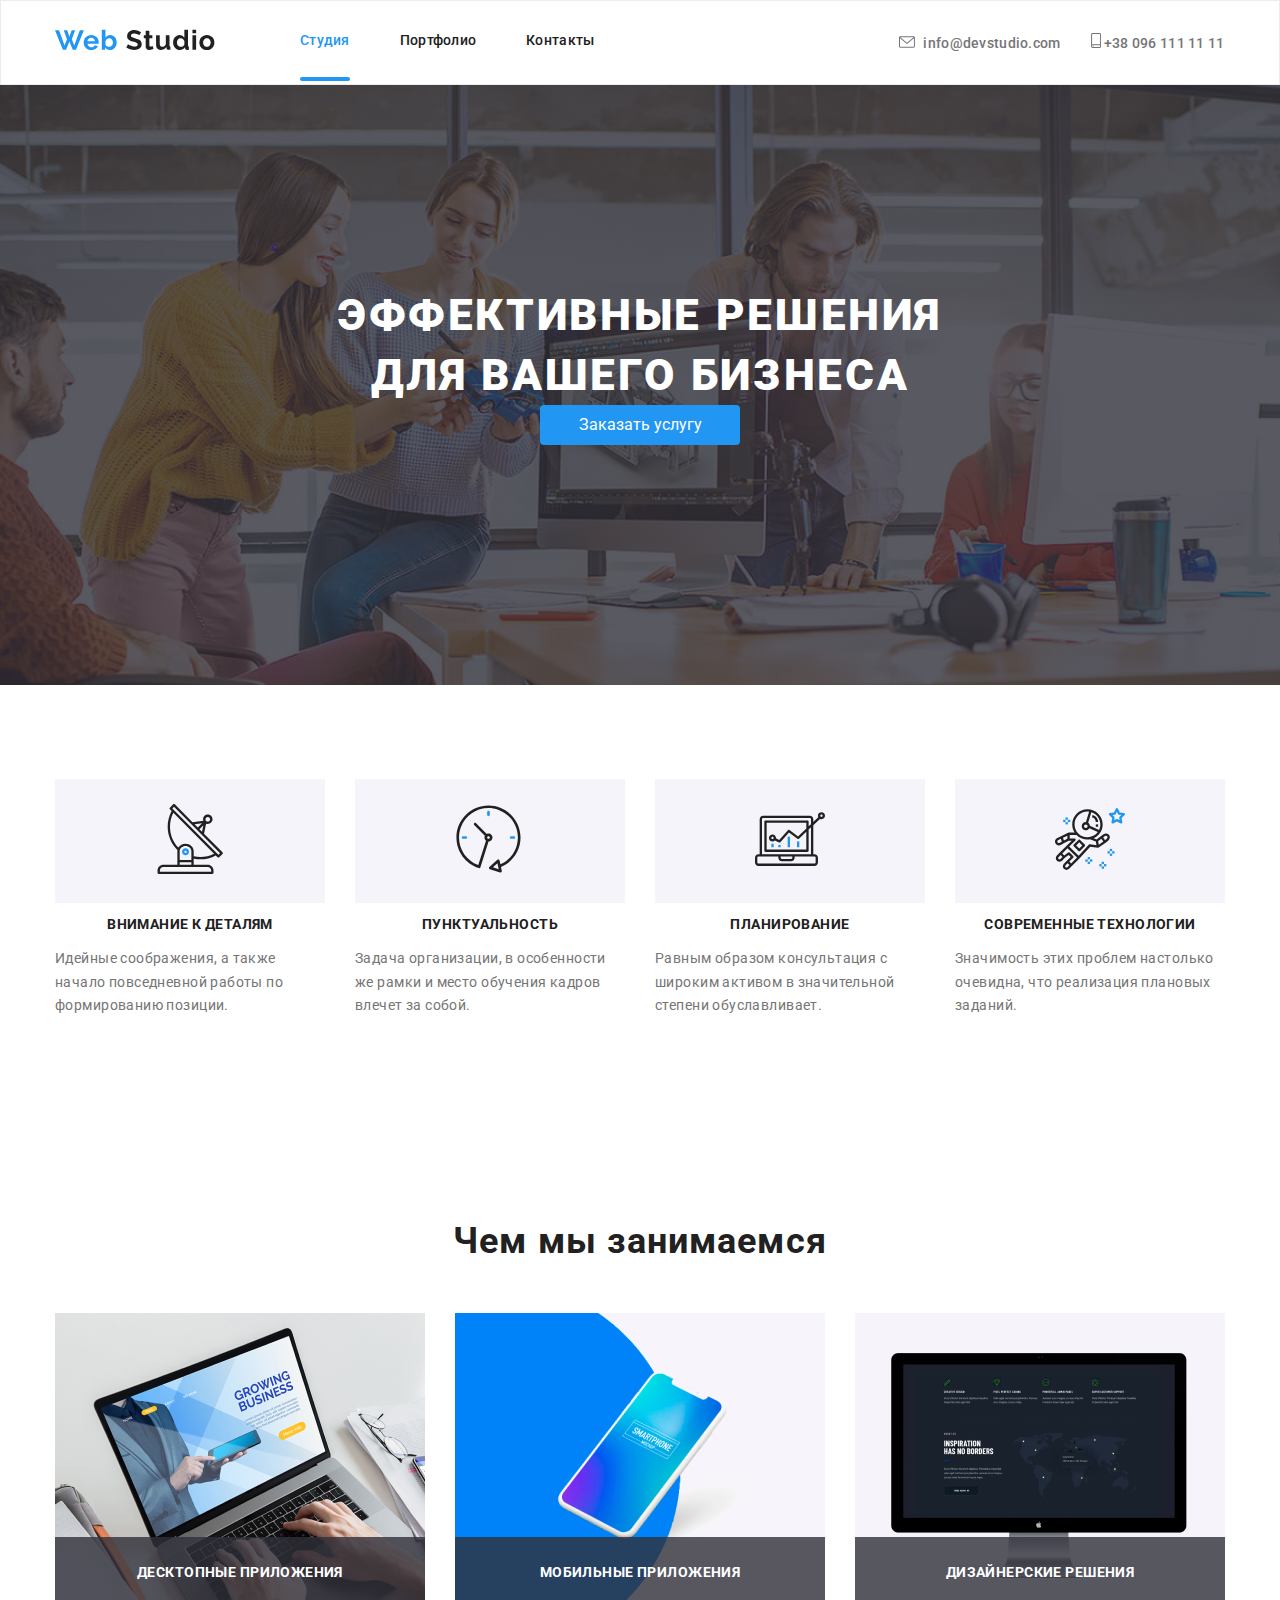
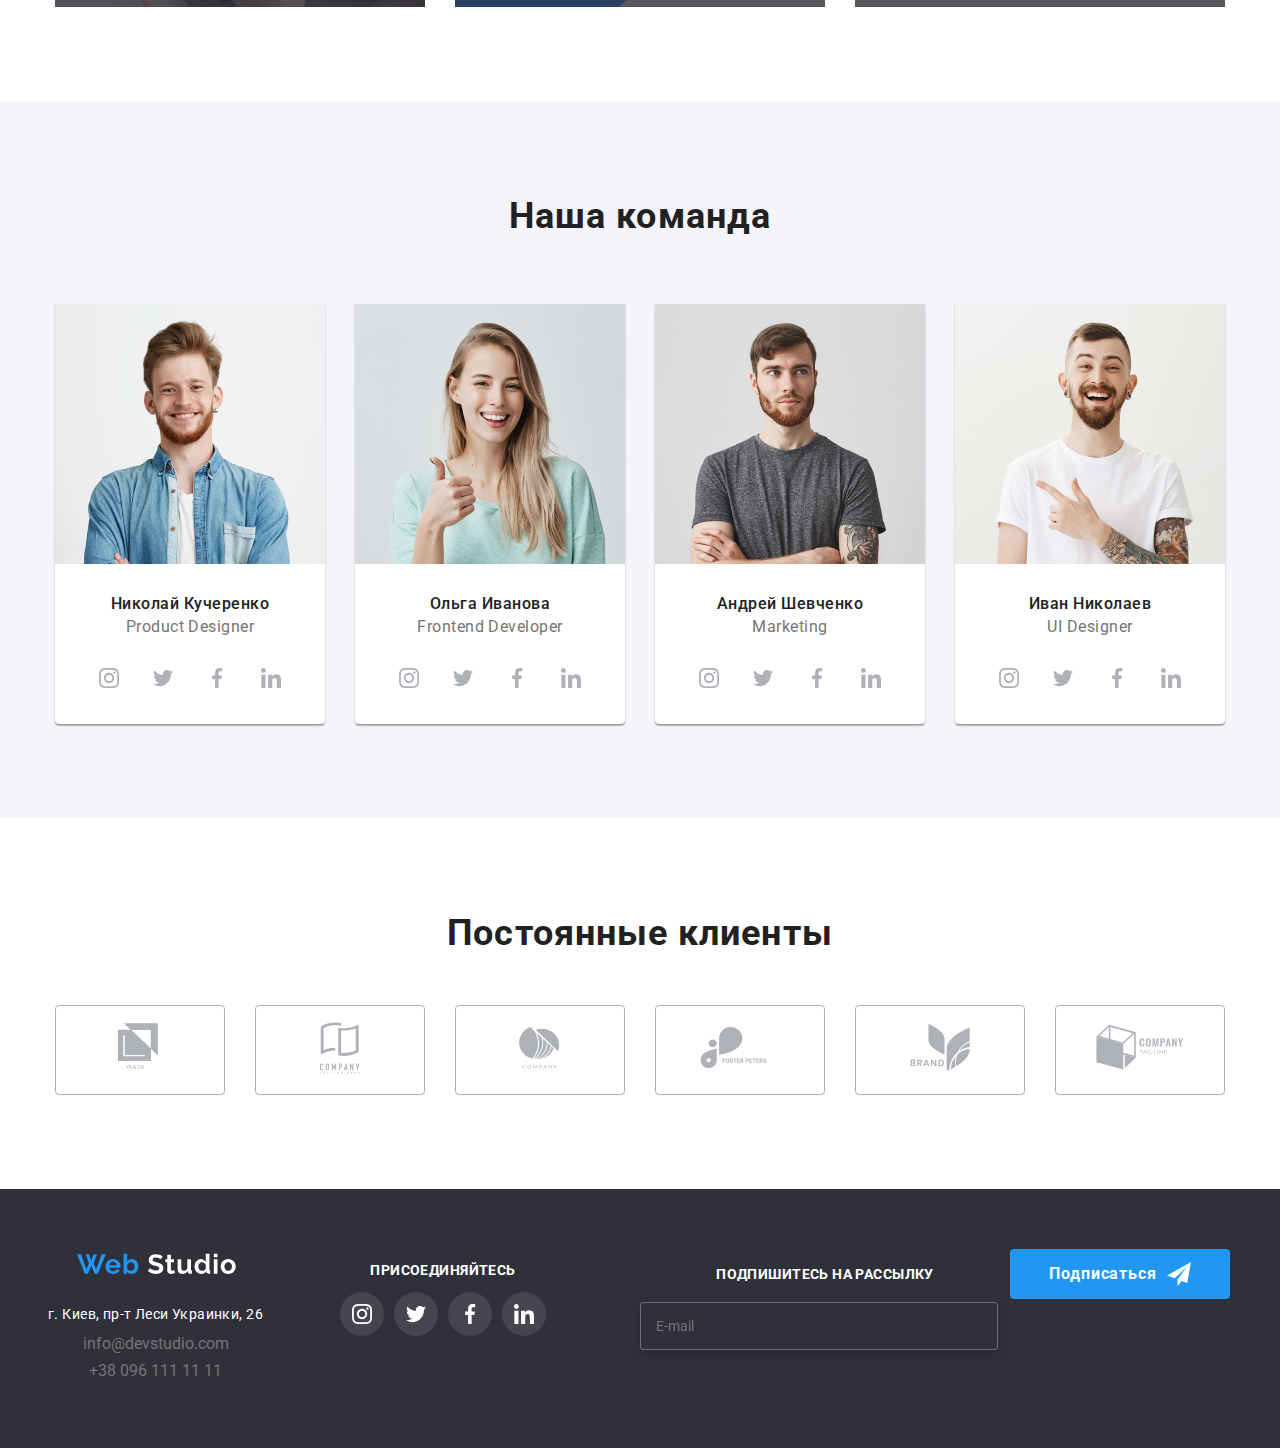
==== commit 1acd8171: "1" ====
--- a/index.html
+++ b/index.html
@@ -188,27 +188,36 @@
             <li class="work-item">
               <img
                 class="work-img"
-                src="./images/laptop.svg"
-                alt="Лаптоп"
-                width="370"
+                srcset="
+                  ./images/desctop-app@1x.jpg 1x,
+                  ./images/desctop-app@2x.jpg 2x
+                "
+                alt="Десктопные приложения"
+                src="./images/desctop-app.jpg"
               />
               <h3 class="work-name">Десктопные приложения</h3>
             </li>
             <li class="work-item">
               <img
                 class="work-img"
-                src="./images/telephoneblue.svg"
-                alt="Смартфон"
-                width="370"
+                srcset="
+                  ./images/smatphone-app@1x.jpg 1x,
+                  ./images/smatphone-app@2x.jpg 2x
+                "
+                alt="Мобильные приложения"
+                src="./images/smatphone-app@1x.jpg"
               />
               <h3 class="work-name">Мобильные приложения</h3>
             </li>
             <li class="work-item">
               <img
                 class="work-img"
-                src="./images/desktop.svg"
-                alt="Монитор"
-                width="370"
+                srcset="
+                  ./images/design-solution@1x.jpg 1x,
+                  ./images/design-solution@2x.jpg 2x
+                "
+                alt="Десктопные приложения"
+                src="./images/design-solution@1x.jpg"
               />
               <h3 class="work-name">Дизайнерские решения</h3>
             </li>
--- a/css/main.min.css
+++ b/css/main.min.css
@@ -1,2 +1,2 @@
-.page{font-family:"Roboto", sans-serif;color:#212121;background-color:#fff}a{color:inherit;text-decoration:none}img{display:block;max-width:100%;height:auto}.visually-hidden{position:absolute !important;clip:rect(1px 1px 1px 1px);clip:rect(1px, 1px, 1px, 1px);padding:0 !important;border:0 !important;height:1px !important;width:1px !important;overflow:hidden}.list{list-style:none;padding:0px;margin:0px}.container{padding-left:15px;padding-right:15px;margin-right:auto;margin-left:auto}@media screen and (max-width: 767px){.container{width:100%;padding-bottom:60px;padding-top:60px}}@media screen and (min-width: 768px){.container{max-width:767px;padding-bottom:60px;padding-top:60px}}@media screen and (min-width: 1140px){.container{max-width:1200px;padding-bottom:94px;padding-top:94px}}.button{min-width:200px;padding:10px 32px;color:#fff;background:#2196f3;border-radius:4px;border:1px solid transparent}.button:hover,.button:focus{color:#2196f3;background:#fff}.title{font-weight:700;font-size:36px;line-height:1.2;text-align:center;letter-spacing:0.03em}@media screen and (max-width: 1140px){.title{margin:0 0 30px 0}}@media screen and (min-width: 1140px){.title{margin:0 0 50px 0}}.no-margin{margin:0px}.contacts{display:-webkit-box;display:-ms-flexbox;display:flex;-webkit-box-orient:vertical;-webkit-box-direction:normal;-ms-flex-direction:column;flex-direction:column}@media screen and (min-width: 768px){.contacts{margin-left:80px;padding:16px 0}}@media screen and (min-width: 1140px){.contacts{-webkit-box-orient:horizontal;-webkit-box-direction:normal;-ms-flex-direction:row;flex-direction:row;margin-left:305px;padding:32px 0;-webkit-box-align:baseline;-ms-flex-align:baseline;align-items:baseline}}.logo{display:-webkit-inline-box;display:-ms-inline-flexbox;display:inline-flex;-webkit-box-align:center;-ms-flex-align:center;align-items:center}@media screen and (max-width: 768px){.logo{padding-top:16px;padding-bottom:16px}}@media screen and (min-width: 768px){.logo{margin-right:85px;padding:16px 0}}.header-icon-size{width:160px;height:30px}.nav{font-weight:500;font-size:14px;line-height:1.1;letter-spacing:0.02em}.nav-link{position:relative;display:inline-block;padding-top:32px;padding-bottom:32px;-webkit-transition:color 250ms cubic-bezier(0.4, 0, 0.2, 1);transition:color 250ms cubic-bezier(0.4, 0, 0.2, 1)}.nav-link:hover{color:#2196f3}@media screen and (min-width: 768px){.nav{display:-webkit-box;display:-ms-flexbox;display:flex}}@media screen and (min-width: 768px){.nav-item+.nav-item{margin-left:50px}}.current-link::after{content:"";display:-webkit-box;display:-ms-flexbox;display:flex;position:absolute;left:0px;top:40px;-webkit-transform:translateY(900%);transform:translateY(900%);height:4px;width:100%;background:#2196f3;border-radius:2px}.current-link{color:#2196f3}.menu-container{z-index:7;background-color:#fff;text-align:center;font-weight:500;font-size:18px;line-height:1.1;letter-spacing:0.02em}@media screen and (max-width: 767px){.menu-container{display:none;position:absolute;top:100%;left:0;width:100%;padding:60px 0}}.menu-container.is-open{display:block}.menu-button .icon-closeburger{display:none}.menu-button.is-open .icon-closeburger{display:block}.menu-button.is-open .icon-burger{display:none}.navigation-container{padding-left:15px;padding-right:15px;margin-right:auto;margin-left:auto}@media screen and (max-width: 767px){.navigation-container{width:100%;display:-webkit-box;display:-ms-flexbox;display:flex;-webkit-box-pack:justify;-ms-flex-pack:justify;justify-content:space-between}}@media screen and (min-width: 768px){.navigation-container{max-width:768px;display:-webkit-box;display:-ms-flexbox;display:flex}}@media screen and (min-width: 1140px){.navigation-container{min-width:1200px}}@media screen and (min-width: 768px){.navcontacts-container{display:-webkit-box;display:-ms-flexbox;display:flex}}.menu-button{border:none;background-color:transparent}.menu-button:hover,.menu-button:active{fill:#2196f3}@media screen and (min-width: 768px){.menu-button{display:none}}.mob-menuicon{height:40px;width:40px}header{border:1px solid #ececec;position:relative}.email-style{color:#757575;fill:#757575;-webkit-transition:color 250ms cubic-bezier(0.4, 0, 0.2, 1),fill 250ms cubic-bezier(0.4, 0, 0.2, 1);transition:color 250ms cubic-bezier(0.4, 0, 0.2, 1),fill 250ms cubic-bezier(0.4, 0, 0.2, 1)}@media screen and (max-width: 1140px){.email-style{margin-bottom:10px}}@media screen and (min-width: 767px){.email-style{display:-webkit-inline-box;display:-ms-inline-flexbox;display:inline-flex}}@media screen and (min-width: 1140px){.email-style{margin-right:30px}}.email-style:hover,.email-style:focus{color:#2196f3;fill:#2196f3}.email-text{margin-left:8px;font-style:normal;font-style:normal;font-weight:500;font-size:14px;line-height:1.14;letter-spacing:0.02em}@media screen and (max-width: 767px){.email-text{display:inline-block;margin-bottom:16px}}.phonenumber-style{font-style:normal;font-weight:500;font-size:14px;line-height:1.14;letter-spacing:0.02em}.phonenumber-style{color:#757575;fill:#757575;-webkit-transition:color 250ms cubic-bezier(0.4, 0, 0.2, 1),fill 250ms cubic-bezier(0.4, 0, 0.2, 1);transition:color 250ms cubic-bezier(0.4, 0, 0.2, 1),fill 250ms cubic-bezier(0.4, 0, 0.2, 1)}.phonenumber-style:focus,.phonenumber-style:hover{color:#2196f3;fill:#2196f3}.phonenumber-text{margin-left:8px}.features .title{display:none}@media screen and (min-width: 768px){.features-list{display:-webkit-box;display:-ms-flexbox;display:flex;-ms-flex-wrap:wrap;flex-wrap:wrap;margin:-15px}}@media screen and (min-width: 1140px){.features-list{-ms-flex-wrap:nowrap;flex-wrap:nowrap}}.features-icon-bcg{text-align:center;padding:25px 0;background-color:#f5f4fa}@media screen and (min-width: 768px){.list .item{-ms-flex-preferred-size:calc((100% - 4 * 15px) / 2);flex-basis:calc((100% - 4 * 15px) / 2);margin:15px}}@media screen and (min-width: 1140px){.list .item{-ms-flex-preferred-size:calc((100% - 3 * 30px) / 4);flex-basis:calc((100% - 3 * 30px) / 4)}}.features-icon{width:70px;height:70px}.features-title{text-align:center;font-weight:700;font-size:14px;line-height:1.1;letter-spacing:0.03em;text-transform:uppercase}.features-text{color:#757575;font-size:14px;line-height:1.7;letter-spacing:0.03em}.customers-logo{display:-webkit-box;display:-ms-flexbox;display:flex;-ms-flex-wrap:wrap;flex-wrap:wrap;margin:-15px}.customer-logo-pic{-ms-flex-preferred-size:calc((100% - 4 * 15px) / 2);flex-basis:calc((100% - 4 * 15px) / 2);height:90px;margin:15px;display:-webkit-box;display:-ms-flexbox;display:flex;-webkit-box-pack:center;-ms-flex-pack:center;justify-content:center;-webkit-box-align:center;-ms-flex-align:center;align-items:center;border:1px solid #afb1b8;-webkit-box-sizing:border-box;box-sizing:border-box;border-radius:4px;-webkit-transition:border 250ms cubic-bezier(0.4, 0, 0.2, 1);transition:border 250ms cubic-bezier(0.4, 0, 0.2, 1)}@media screen and (min-width: 768px){.customer-logo-pic{-ms-flex-preferred-size:calc((100% - 6 * 15px) / 3);flex-basis:calc((100% - 6 * 15px) / 3)}}@media screen and (min-width: 1140px){.customer-logo-pic{-ms-flex-preferred-size:calc((100% - 12 * 15px) / 6);flex-basis:calc((100% - 12 * 15px) / 6)}}.customer-logo-pic:focus,.customer-logo-pic:hover{border:1px solid #2196f3}.customers-link{fill:#afb1b8;-webkit-transition:fill 250ms cubic-bezier(0.4, 0, 0.2, 1);transition:fill 250ms cubic-bezier(0.4, 0, 0.2, 1)}.customers-link:hover,.customers-link:focus{fill:#2196f3}@media screen and (max-width: 768px){.works{display:none}}@media screen and (min-width: 768px){.works{display:none}}@media screen and (min-width: 1140px){.works{display:-webkit-box;display:-ms-flexbox;display:flex}}@media screen and (min-width: 1140px){.works .title{display:block;text-align:center;margin-bottom:50px;margin-top:0px}}.work-examples{display:-webkit-box;display:-ms-flexbox;display:flex}.work-item{position:relative}.work-img{display:block}.work-item+.work-item{margin-left:30px}.work-name{position:absolute;display:-webkit-box;display:-ms-flexbox;display:flex;-webkit-box-pack:center;-ms-flex-pack:center;justify-content:center;-webkit-box-align:center;-ms-flex-align:center;align-items:center;bottom:0px;width:370px;height:70px;margin:0px;font-weight:700;font-size:14px;line-height:1.1;letter-spacing:0.03em;text-transform:uppercase;color:#ffffff;background-color:rgba(47,48,58,0.8)}@media screen and (max-width: 768px){.team-content{padding:0}}@media screen and (min-width: 768px){.team-list{display:-webkit-box;display:-ms-flexbox;display:flex;-ms-flex-wrap:wrap;flex-wrap:wrap;margin:-15px}}@media screen and (min-width: 1140px){.team-list{-ms-flex-wrap:nowrap;flex-wrap:nowrap;margin-top:50px}}.team{background-color:#f5f4fa}.team-item{margin-right:auto;margin-left:auto;display:block;-webkit-box-shadow:0px 2px 1px rgba(0,0,0,0.2),0px 1px 1px rgba(0,0,0,0.14),0px 1px 3px rgba(0,0,0,0.12);box-shadow:0px 2px 1px rgba(0,0,0,0.2),0px 1px 1px rgba(0,0,0,0.14),0px 1px 3px rgba(0,0,0,0.12);border-radius:0px 0px 4px 4px;background-color:#fff}@media screen and (max-width: 768px){.team-item{margin-bottom:30px}}@media screen and (min-width: 768px){.team-item{-ms-flex-preferred-size:calc((100% - 4 * 15px) / 2);flex-basis:calc((100% - 4 * 15px) / 2);margin:15px}}@media screen and (max-width: 1140px){.team-img{width:100%}}.team-name{font-weight:500;font-size:16px;line-height:1.2;letter-spacing:0.03em;margin-top:30px;margin-bottom:0px;text-align:center}.team-text{font-size:16px;line-height:1.2;letter-spacing:0.03em;color:#757575;margin-top:10px;margin-bottom:0px;text-align:center;margin:4px}.social{padding-top:16px;padding-bottom:24px;display:-webkit-box;display:-ms-flexbox;display:flex;-webkit-box-pack:center;-ms-flex-pack:center;justify-content:center}.social-item+.social-item{margin-left:10px}.social-link{display:-webkit-box;display:-ms-flexbox;display:flex;-webkit-box-pack:center;-ms-flex-pack:center;justify-content:center;-webkit-box-align:center;-ms-flex-align:center;align-items:center;width:44px;height:44px;border-radius:50%;fill:#afb1b8;-webkit-transition:background-color 250ms cubic-bezier(0.4, 0, 0.2, 1),fill 250ms cubic-bezier(0.4, 0, 0.2, 1);transition:background-color 250ms cubic-bezier(0.4, 0, 0.2, 1),fill 250ms cubic-bezier(0.4, 0, 0.2, 1)}.social-link:hover,.social-link:focus{background-color:#2196f3;fill:#ffffff}.footer{display:block;width:100%;background-color:#2f303a}.footer-container{padding:60px 15px;margin-left:auto;margin-right:auto;width:100%}@media screen and (max-width: 768px){.footer-container{margin-top:60px}}@media screen and (min-width: 768px){.footer-container{display:-webkit-box;display:-ms-flexbox;display:flex;-ms-flex-wrap:wrap;flex-wrap:wrap;max-width:768px;padding:60px 0}}@media screen and (min-width: 1140px){.footer-container{-ms-flex-wrap:nowrap;flex-wrap:nowrap;max-width:1200px}}.logo-footer{text-align:center}@media screen and (max-width: 768px){.logo-footer{margin-bottom:60px}}@media screen and (min-width: 768px){.logo-footer{width:50%}}@media screen and (min-width: 1140px){.logo-footer{width:231px;margin-right:69px}}.phys-address{font-size:14px;line-height:1.7;letter-spacing:0.03em;font-style:normal;color:#fff;display:inline-block;margin-bottom:8px}.adress{color:#757575;font-style:normal;display:inline-block;margin-bottom:8px}@media screen and (min-width: 768px){.subscribe-container{width:50%}}@media screen and (min-width: 1140px){.subscribe-container{width:206px;margin-right:94px}}.subscribe-title{text-align:center;font-weight:700;font-size:14px;line-height:1.4;letter-spacing:0.03em;text-transform:uppercase;color:#fff}.footer-icon-size{width:160px;height:30px;margin-bottom:20px}.footer-social{display:-webkit-box;display:-ms-flexbox;display:flex;-webkit-box-pack:center;-ms-flex-pack:center;justify-content:center}.footer-social-link{display:-webkit-box;display:-ms-flexbox;display:flex;width:44px;height:44px;background-color:rgba(255,255,255,0.1);fill:#ffffff;border-radius:50%;-webkit-box-pack:center;-ms-flex-pack:center;justify-content:center;-webkit-box-align:center;-ms-flex-align:center;align-items:center;-webkit-transition:background-color 250ms cubic-bezier(0.4, 0, 0.2, 1);transition:background-color 250ms cubic-bezier(0.4, 0, 0.2, 1)}.footer-social-link:hover,.footer-social-link:focus{background-color:#2196f3}.footer-social-item+.footer-social-item{margin-left:10px}.suscribe-form{display:block;text-align:center;width:100%}@media screen and (max-width: 1140px){.suscribe-form{padding:60px 15px 0px 15px;margin-left:auto;margin-right:auto}}@media screen and (min-width: 1140px){.suscribe-form{width:570px;display:-webkit-box;display:-ms-flexbox;display:flex;-webkit-box-orient:horizontal;-webkit-box-direction:normal;-ms-flex-direction:row;flex-direction:row;-webkit-box-align:baseline;-ms-flex-align:baseline;align-items:baseline}}@media screen and (max-width: 1140px){.mail-subscribe{width:100%}}.footer-field{display:-webkit-box;display:-ms-flexbox;display:flex;-webkit-box-orient:vertical;-webkit-box-direction:reverse;-ms-flex-direction:column-reverse;flex-direction:column-reverse;text-align:center}.footer-field input{padding:15px;border:1px solid rgba(255,255,255,0.3);-webkit-filter:drop-shadow(0px 4px 4px rgba(0,0,0,0.15));filter:drop-shadow(0px 4px 4px rgba(0,0,0,0.15));border-radius:4px;color:rgba(255,255,255,0.6);background-color:#2f303a}@media screen and (min-width: 1140px){.footer-field input{width:358px;margin-right:12px}}.footer-field{font-weight:700;font-size:14px;line-height:16px;letter-spacing:0.03em;text-transform:uppercase;color:#fff}.mailing{margin-bottom:20px}.footer-btn{display:-webkit-inline-box;display:-ms-inline-flexbox;display:inline-flex;text-align:center;-webkit-box-pack:center;-ms-flex-pack:center;justify-content:center;-webkit-box-align:center;-ms-flex-align:center;align-items:center;padding:10px 32px;height:50px;min-width:220px;color:#fff;background:#2196f3;border-radius:4px;border:1px solid transparent;font-weight:700;font-size:16px;line-height:1.8;letter-spacing:0.06em}@media screen and (max-width: 1140px){.footer-btn{margin-top:20px}}.footer-btn::after{content:"";display:block;margin-left:10px;width:24px;height:24px;background-image:url(../images/send.svg);background-size:contain}.hero{background-image:-webkit-gradient(linear, left top, right top, from(rgba(47,48,58,0.8)), to(rgba(47,48,58,0.8))),url(../images/Header-mob@2x.jpg);background-image:linear-gradient(to right, rgba(47,48,58,0.8), rgba(47,48,58,0.8)),url(../images/Header-mob@2x.jpg);height:600px;width:100%;background-repeat:no-repeat;background-position:center;background-size:cover;text-align:center;background-color:#212121}@media screen and (min-width: 768px){.hero{background-image:-webkit-gradient(linear, left top, right top, from(rgba(47,48,58,0.8)), to(rgba(47,48,58,0.8))),url(../images/Header-tab@2x.jpg);background-image:linear-gradient(to right, rgba(47,48,58,0.8), rgba(47,48,58,0.8)),url(../images/Header-tab@2x.jpg)}}@media screen and (min-width: 1140px){.hero{background-image:-webkit-gradient(linear, left top, right top, from(rgba(47,48,58,0.8)), to(rgba(47,48,58,0.8))),url(../images/Header-desctop@1x.jpg);background-image:linear-gradient(to right, rgba(47,48,58,0.8), rgba(47,48,58,0.8)),url(../images/Header-desctop@1x.jpg)}}.hero-title{font-weight:900;font-size:26px;line-height:42px;text-align:center;letter-spacing:0.06em;text-transform:uppercase;color:#fff}@media screen and (min-width: 1140px){.hero-title{font-size:44px;line-height:60px}}.cotainer-hero{padding-top:200px}.filter{-webkit-box-pack:center;-ms-flex-pack:center;justify-content:center;text-align:center;display:-webkit-box;display:-ms-flexbox;display:flex;margin-top:60px;margin-bottom:40px;margin-left:15px}@media screen and (max-width: 767px){.filter{-webkit-box-pack:start;-ms-flex-pack:start;justify-content:start;-ms-flex-wrap:wrap;flex-wrap:wrap;margin-bottom:35px}}@media screen and (min-width: 1140px){.filter{margin-top:90px;margin-bottom:50px}}.filter-input{-webkit-appearance:none;-moz-appearance:none;appearance:none}.filter-lable{padding:10px 32px;background-color:#f5f4fa;margin-bottom:16px;border-radius:4px;border:1px solid transparent;-webkit-transition:color 250ms cubic-bezier(0.4, 0, 0.2, 1);transition:color 250ms cubic-bezier(0.4, 0, 0.2, 1);-webkit-transition:background-color 250ms cubic-bezier(0.4, 0, 0.2, 1);transition:background-color 250ms cubic-bezier(0.4, 0, 0.2, 1)}.filter-lable:focus,.filter-lable:hover{background-color:#2196f3;color:#fff;cursor:pointer}.filter-lable{margin-right:8px}.filter-lable:last-child{margin-right:0}@media screen and (min-width: 768px){.portfolio{display:-webkit-box;display:-ms-flexbox;display:flex;-ms-flex-wrap:wrap;flex-wrap:wrap}}.portfolio-notitle{display:none}.portfolio-item{margin-bottom:30px;border:1px solid #eeeeee}.portfolio-item:last-child{margin-bottom:60px}@media screen and (min-width: 768px){.portfolio-item{width:calc((100% - 30px) / 2);margin-right:30px;margin-bottom:30px}.portfolio-item:nth-child(even){margin-right:0px}}@media screen and (min-width: 1140px){.portfolio-item{width:calc((100% - 60px) / 3);margin-right:30px;margin-bottom:30px}.portfolio-item:nth-child(even){margin-right:30px}.portfolio-item:nth-child(3n){margin-right:0}.portfolio-item:nth-child(-n+3){margin-bottom:0px}}.portfolio-item:hover{border:1px solid #eeeeee;-webkit-box-shadow:0px 1px 1px rgba(0,0,0,0.12),0px 4px 4px rgba(0,0,0,0.06),1px 4px 6px rgba(0,0,0,0.16);box-shadow:0px 1px 1px rgba(0,0,0,0.12),0px 4px 4px rgba(0,0,0,0.06),1px 4px 6px rgba(0,0,0,0.16)}.portfolio-img{position:relative;overflow:hidden;display:block;width:100%}.portfolio-img:hover .portfolio-text{-webkit-transform:translateY(0);transform:translateY(0)}.portfolio-text{position:absolute;top:0;left:0;width:100%;height:100%;background-color:#2196f3;padding:63px 24px;font-weight:400;font-size:18px;line-height:1.5;color:#ffffff;-webkit-transform:translateY(100%);transform:translateY(100%);-webkit-transition:-webkit-transform 250ms cubic-bezier(0.4, 0, 0.2, 1);transition:-webkit-transform 250ms cubic-bezier(0.4, 0, 0.2, 1);transition:transform 250ms cubic-bezier(0.4, 0, 0.2, 1);transition:transform 250ms cubic-bezier(0.4, 0, 0.2, 1), -webkit-transform 250ms cubic-bezier(0.4, 0, 0.2, 1)}.portfolio-dsc{padding-top:20px;padding-right:24px;padding-left:24px;padding-bottom:20px}.portfolio-name{margin-top:0px;margin-bottom:0px;font-weight:700;font-size:18px;line-height:2;letter-spacing:0.03em}.portfolio-type{margin-top:4px;margin-bottom:0px;font-size:16px;line-height:1.9;letter-spacing:0.03em;color:#757575}.backdrop{z-index:8;position:fixed;overflow-y:scroll;top:0;left:0;width:100%;height:100%;background:rgba(0,0,0,0.2);opacity:1;-webkit-transition:opacity 250ms cubic-bezier(0.4, 0, 0.2, 1);transition:opacity 250ms cubic-bezier(0.4, 0, 0.2, 1)}.backdrop.is-hidden{opacity:0;pointer-events:none}.backdrop.is-hidden .modal{-webkit-transform:translate(-50%, -50%) rotate(0deg) scale(0.1);transform:translate(-50%, -50%) rotate(0deg) scale(0.1)}.modal{z-index:66;position:absolute;top:50%;left:50%;-webkit-transform:translate(-50%, -50%) rotate(360deg) scale(1);transform:translate(-50%, -50%) rotate(360deg) scale(1);background:#ffffff;-webkit-box-shadow:0px 1px 3px rgba(0,0,0,0.12),0px 1px 1px rgba(0,0,0,0.14),0px 2px 1px rgba(0,0,0,0.2);box-shadow:0px 1px 3px rgba(0,0,0,0.12),0px 1px 1px rgba(0,0,0,0.14),0px 2px 1px rgba(0,0,0,0.2);border-radius:4px}.close-button{position:absolute;right:8px;top:8px}.close-button:hover,.close-button:focus{fill:#2196f3}.callback-form{padding:40px}@media screen and (max-width: 767px){.callback-form{width:320px}}@media screen and (min-width: 768px){.callback-form{width:450px}}@media screen and (min-width: 1140px){.callback-form{min-width:528px}}.form-tittle{text-align:center;margin-top:0px;margin-bottom:0px;font-weight:700;font-size:20px;line-height:1.15;letter-spacing:0.03em}.form-field{position:relative;display:-webkit-box;display:-ms-flexbox;display:flex;-webkit-box-orient:vertical;-webkit-box-direction:normal;-ms-flex-direction:column;flex-direction:column;margin-top:30px}.form-field label{margin-bottom:4px;font-size:12px;line-height:14px;letter-spacing:0.01em;color:#757575}.form-lable{position:absolute;top:30%;left:42px;-webkit-transform:translateX(-30%);transform:translateX(-30%);-webkit-transition:-webkit-transform 250ms cubic-bezier(0.4, 0, 0.2, 1);transition:-webkit-transform 250ms cubic-bezier(0.4, 0, 0.2, 1);transition:transform 250ms cubic-bezier(0.4, 0, 0.2, 1);transition:transform 250ms cubic-bezier(0.4, 0, 0.2, 1), -webkit-transform 250ms cubic-bezier(0.4, 0, 0.2, 1);margin-left:10px}.form-field input{width:100%;padding-left:42px;border:1px solid rgba(33,33,33,0.2);border-radius:4px;height:40px}.form-input:focus+.form-lable{-webkit-transform:translateY(-250%) translateX(-42px);transform:translateY(-250%) translateX(-42px);color:color #757575}.form-input:focus+.form-lable,.form-input:not(:placeholder-shown)+.form-lable{-webkit-transform:translateY(-250%) translateX(-42px);transform:translateY(-250%) translateX(-42px)}textarea{width:100%;height:120px;padding:12px 16px;border:1px solid rgba(33,33,33,0.2);border-radius:4px;resize:none}textareatextarea::-webkit-input-placeholder{font-size:14px;line-height:16px;letter-spacing:0.01em;color:#757575}textareatextarea:-ms-input-placeholder{font-size:14px;line-height:16px;letter-spacing:0.01em;color:#757575}textareatextarea::-ms-input-placeholder{font-size:14px;line-height:16px;letter-spacing:0.01em;color:#757575}textareatextarea::placeholder{font-size:14px;line-height:16px;letter-spacing:0.01em;color:#757575}.modal-icon{position:absolute;top:50%;left:15px;-webkit-transform:translateY(-50%);transform:translateY(-50%)}.form-input:focus ~ .modal-icon{fill:#2196f3}.policy-field{display:-webkit-inline-box;display:-ms-inline-flexbox;display:inline-flex;-webkit-box-align:center;-ms-flex-align:center;align-items:center;margin-top:20px}.policy-field .policy-link{text-decoration:underline;color:#2196f3}.checkbox{-webkit-appearance:none;-moz-appearance:none;appearance:none}.checkbox-lable{display:-webkit-box;display:-ms-flexbox;display:flex;-webkit-box-align:center;-ms-flex-align:center;align-items:center}.checkbox-icon{content:"";display:inline-block;width:16px;height:15px;background-image:url(../images/checkbox-frame.svg);margin-right:8px}.checkbox:checked+.checkbox-icon{background-image:url(../images/checked-checkbox.svg)}.submit{display:-webkit-box;display:-ms-flexbox;display:flex;-ms-flex-line-pack:center;align-content:center;-webkit-box-pack:center;-ms-flex-pack:center;justify-content:center}.submit-btn{margin-top:30px}.mailing-agreement{font-size:14px;line-height:2;letter-spacing:0.03em;color:#757575}
+.page{font-family:"Roboto", sans-serif;color:#212121;background-color:#fff}a{color:inherit;text-decoration:none}img{display:block;max-width:100%;height:auto}.visually-hidden{position:absolute !important;clip:rect(1px 1px 1px 1px);clip:rect(1px, 1px, 1px, 1px);padding:0 !important;border:0 !important;height:1px !important;width:1px !important;overflow:hidden}.list{list-style:none;padding:0px;margin:0px}.container{padding-left:15px;padding-right:15px;margin-right:auto;margin-left:auto}@media screen and (max-width: 767px){.container{width:100%;padding-bottom:60px;padding-top:60px}}@media screen and (min-width: 768px){.container{max-width:767px;padding-bottom:60px;padding-top:60px}}@media screen and (min-width: 1140px){.container{max-width:1200px;padding-bottom:94px;padding-top:94px}}.button{min-width:200px;padding:10px 32px;color:#fff;background:#2196f3;border-radius:4px;border:1px solid transparent}.button:hover,.button:focus{color:#2196f3;background:#fff}.title{font-weight:700;font-size:36px;line-height:1.2;text-align:center;letter-spacing:0.03em}@media screen and (max-width: 1140px){.title{margin:0 0 30px 0}}@media screen and (min-width: 1140px){.title{margin:0 0 50px 0}}.no-margin{margin:0px}.contacts{display:-webkit-box;display:-ms-flexbox;display:flex;-webkit-box-orient:vertical;-webkit-box-direction:normal;-ms-flex-direction:column;flex-direction:column}@media screen and (min-width: 768px){.contacts{margin-left:80px;padding:16px 0}}@media screen and (min-width: 1140px){.contacts{-webkit-box-orient:horizontal;-webkit-box-direction:normal;-ms-flex-direction:row;flex-direction:row;margin-left:305px;padding:32px 0;-webkit-box-align:baseline;-ms-flex-align:baseline;align-items:baseline}}.logo{display:-webkit-inline-box;display:-ms-inline-flexbox;display:inline-flex;-webkit-box-align:center;-ms-flex-align:center;align-items:center}@media screen and (max-width: 768px){.logo{padding-top:16px;padding-bottom:16px}}@media screen and (min-width: 768px){.logo{margin-right:85px;padding:16px 0}}.header-icon-size{width:160px;height:30px}.nav{font-weight:500;font-size:14px;line-height:1.1;letter-spacing:0.02em}.nav-link{position:relative;display:inline-block;padding-top:32px;padding-bottom:32px;-webkit-transition:color 250ms cubic-bezier(0.4, 0, 0.2, 1);transition:color 250ms cubic-bezier(0.4, 0, 0.2, 1)}.nav-link:hover{color:#2196f3}@media screen and (min-width: 768px){.nav{display:-webkit-box;display:-ms-flexbox;display:flex}}@media screen and (min-width: 768px){.nav-item+.nav-item{margin-left:50px}}.current-link::after{content:"";display:-webkit-box;display:-ms-flexbox;display:flex;position:absolute;left:0px;top:40px;-webkit-transform:translateY(900%);transform:translateY(900%);height:4px;width:100%;background:#2196f3;border-radius:2px}.current-link{color:#2196f3}.menu-container{z-index:7;background-color:#fff;text-align:center;font-weight:500;font-size:18px;line-height:1.1;letter-spacing:0.02em}@media screen and (max-width: 767px){.menu-container{display:none;position:absolute;top:100%;left:0;width:100%;padding:60px 0}}.menu-container.is-open{display:block}.menu-button .icon-closeburger{display:none}.menu-button.is-open .icon-closeburger{display:block}.menu-button.is-open .icon-burger{display:none}.navigation-container{padding-left:15px;padding-right:15px;margin-right:auto;margin-left:auto}@media screen and (max-width: 767px){.navigation-container{width:100%;display:-webkit-box;display:-ms-flexbox;display:flex;-webkit-box-pack:justify;-ms-flex-pack:justify;justify-content:space-between}}@media screen and (min-width: 768px){.navigation-container{max-width:768px;display:-webkit-box;display:-ms-flexbox;display:flex}}@media screen and (min-width: 1140px){.navigation-container{min-width:1200px}}@media screen and (min-width: 768px){.navcontacts-container{display:-webkit-box;display:-ms-flexbox;display:flex}}.menu-button{border:none;background-color:transparent}.menu-button:hover,.menu-button:active{fill:#2196f3}@media screen and (min-width: 768px){.menu-button{display:none}}.mob-menuicon{height:40px;width:40px}header{border:1px solid #ececec;position:relative}.email-style{color:#757575;fill:#757575;-webkit-transition:color 250ms cubic-bezier(0.4, 0, 0.2, 1),fill 250ms cubic-bezier(0.4, 0, 0.2, 1);transition:color 250ms cubic-bezier(0.4, 0, 0.2, 1),fill 250ms cubic-bezier(0.4, 0, 0.2, 1)}@media screen and (max-width: 1140px){.email-style{margin-bottom:10px}}@media screen and (min-width: 767px){.email-style{display:-webkit-inline-box;display:-ms-inline-flexbox;display:inline-flex}}@media screen and (min-width: 1140px){.email-style{margin-right:30px}}.email-style:hover,.email-style:focus{color:#2196f3;fill:#2196f3}.email-text{margin-left:8px;font-style:normal;font-style:normal;font-weight:500;font-size:14px;line-height:1.14;letter-spacing:0.02em}@media screen and (max-width: 767px){.email-text{display:inline-block;margin-bottom:16px}}.phonenumber-style{font-style:normal;font-weight:500;font-size:14px;line-height:1.14;letter-spacing:0.02em}.phonenumber-style{color:#757575;fill:#757575;-webkit-transition:color 250ms cubic-bezier(0.4, 0, 0.2, 1),fill 250ms cubic-bezier(0.4, 0, 0.2, 1);transition:color 250ms cubic-bezier(0.4, 0, 0.2, 1),fill 250ms cubic-bezier(0.4, 0, 0.2, 1)}.phonenumber-style:focus,.phonenumber-style:hover{color:#2196f3;fill:#2196f3}.features .title{display:none}@media screen and (min-width: 768px){.features-list{display:-webkit-box;display:-ms-flexbox;display:flex;-ms-flex-wrap:wrap;flex-wrap:wrap;margin:-15px}}@media screen and (min-width: 1140px){.features-list{-ms-flex-wrap:nowrap;flex-wrap:nowrap}}.features-icon-bcg{text-align:center;padding:25px 0;background-color:#f5f4fa}@media screen and (min-width: 768px){.list .item{-ms-flex-preferred-size:calc((100% - 4 * 15px) / 2);flex-basis:calc((100% - 4 * 15px) / 2);margin:15px}}@media screen and (min-width: 1140px){.list .item{-ms-flex-preferred-size:calc((100% - 3 * 30px) / 4);flex-basis:calc((100% - 3 * 30px) / 4)}}.features-icon{width:70px;height:70px}.features-title{text-align:center;font-weight:700;font-size:14px;line-height:1.1;letter-spacing:0.03em;text-transform:uppercase}.features-text{color:#757575;font-size:14px;line-height:1.7;letter-spacing:0.03em}.customers-logo{display:-webkit-box;display:-ms-flexbox;display:flex;-ms-flex-wrap:wrap;flex-wrap:wrap;margin:-15px}.customer-logo-pic{-ms-flex-preferred-size:calc((100% - 4 * 15px) / 2);flex-basis:calc((100% - 4 * 15px) / 2);height:90px;margin:15px;display:-webkit-box;display:-ms-flexbox;display:flex;-webkit-box-pack:center;-ms-flex-pack:center;justify-content:center;-webkit-box-align:center;-ms-flex-align:center;align-items:center;border:1px solid #afb1b8;-webkit-box-sizing:border-box;box-sizing:border-box;border-radius:4px;-webkit-transition:border 250ms cubic-bezier(0.4, 0, 0.2, 1);transition:border 250ms cubic-bezier(0.4, 0, 0.2, 1)}@media screen and (min-width: 768px){.customer-logo-pic{-ms-flex-preferred-size:calc((100% - 6 * 15px) / 3);flex-basis:calc((100% - 6 * 15px) / 3)}}@media screen and (min-width: 1140px){.customer-logo-pic{-ms-flex-preferred-size:calc((100% - 12 * 15px) / 6);flex-basis:calc((100% - 12 * 15px) / 6)}}.customer-logo-pic:focus,.customer-logo-pic:hover{border:1px solid #2196f3}.customers-link{fill:#afb1b8;-webkit-transition:fill 250ms cubic-bezier(0.4, 0, 0.2, 1);transition:fill 250ms cubic-bezier(0.4, 0, 0.2, 1)}.customers-link:hover,.customers-link:focus{fill:#2196f3}@media screen and (max-width: 768px){.works{display:none}}@media screen and (min-width: 768px){.works{display:none}}@media screen and (min-width: 1140px){.works{display:-webkit-box;display:-ms-flexbox;display:flex}}@media screen and (min-width: 1140px){.works .title{display:block;text-align:center;margin-bottom:50px;margin-top:0px}}.work-examples{display:-webkit-box;display:-ms-flexbox;display:flex}.work-item{position:relative}.work-img{display:block}.work-item+.work-item{margin-left:30px}.work-name{position:absolute;display:-webkit-box;display:-ms-flexbox;display:flex;-webkit-box-pack:center;-ms-flex-pack:center;justify-content:center;-webkit-box-align:center;-ms-flex-align:center;align-items:center;bottom:0px;width:370px;height:70px;margin:0px;font-weight:700;font-size:14px;line-height:1.1;letter-spacing:0.03em;text-transform:uppercase;color:#ffffff;background-color:rgba(47,48,58,0.8)}@media screen and (max-width: 768px){.team-content{padding:0}}@media screen and (min-width: 768px){.team-list{display:-webkit-box;display:-ms-flexbox;display:flex;-ms-flex-wrap:wrap;flex-wrap:wrap;margin:-15px}}@media screen and (min-width: 1140px){.team-list{-ms-flex-wrap:nowrap;flex-wrap:nowrap;margin-top:50px}}.team{background-color:#f5f4fa}.team-item{margin-right:auto;margin-left:auto;display:block;-webkit-box-shadow:0px 2px 1px rgba(0,0,0,0.2),0px 1px 1px rgba(0,0,0,0.14),0px 1px 3px rgba(0,0,0,0.12);box-shadow:0px 2px 1px rgba(0,0,0,0.2),0px 1px 1px rgba(0,0,0,0.14),0px 1px 3px rgba(0,0,0,0.12);border-radius:0px 0px 4px 4px;background-color:#fff}@media screen and (max-width: 768px){.team-item{margin-bottom:30px}}@media screen and (min-width: 768px){.team-item{-ms-flex-preferred-size:calc((100% - 4 * 15px) / 2);flex-basis:calc((100% - 4 * 15px) / 2);margin:15px}}@media screen and (max-width: 1140px){.team-img{width:100%}}.team-name{font-weight:500;font-size:16px;line-height:1.2;letter-spacing:0.03em;margin-top:30px;margin-bottom:0px;text-align:center}.team-text{font-size:16px;line-height:1.2;letter-spacing:0.03em;color:#757575;margin-top:10px;margin-bottom:0px;text-align:center;margin:4px}.social{padding-top:16px;padding-bottom:24px;display:-webkit-box;display:-ms-flexbox;display:flex;-webkit-box-pack:center;-ms-flex-pack:center;justify-content:center}.social-item+.social-item{margin-left:10px}.social-link{display:-webkit-box;display:-ms-flexbox;display:flex;-webkit-box-pack:center;-ms-flex-pack:center;justify-content:center;-webkit-box-align:center;-ms-flex-align:center;align-items:center;width:44px;height:44px;border-radius:50%;fill:#afb1b8;-webkit-transition:background-color 250ms cubic-bezier(0.4, 0, 0.2, 1),fill 250ms cubic-bezier(0.4, 0, 0.2, 1);transition:background-color 250ms cubic-bezier(0.4, 0, 0.2, 1),fill 250ms cubic-bezier(0.4, 0, 0.2, 1)}.social-link:hover,.social-link:focus{background-color:#2196f3;fill:#ffffff}.footer{display:block;width:100%;background-color:#2f303a}.footer-container{padding:60px 15px;margin-left:auto;margin-right:auto;width:100%}@media screen and (min-width: 768px){.footer-container{display:-webkit-box;display:-ms-flexbox;display:flex;-ms-flex-wrap:wrap;flex-wrap:wrap;max-width:768px;padding:60px 0}}@media screen and (min-width: 1140px){.footer-container{-ms-flex-wrap:nowrap;flex-wrap:nowrap;max-width:1200px}}.logo-footer{text-align:center}@media screen and (max-width: 768px){.logo-footer{margin-bottom:60px}}@media screen and (min-width: 768px){.logo-footer{width:50%}}@media screen and (min-width: 1140px){.logo-footer{width:231px;margin-right:69px}}.phys-address{font-size:14px;line-height:1.7;letter-spacing:0.03em;font-style:normal;color:#fff;display:inline-block;margin-bottom:8px}.adress{color:#757575;font-style:normal;display:inline-block;margin-bottom:8px}@media screen and (min-width: 768px){.subscribe-container{width:50%}}@media screen and (min-width: 1140px){.subscribe-container{width:206px;margin-right:94px}}.subscribe-title{text-align:center;font-weight:700;font-size:14px;line-height:1.4;letter-spacing:0.03em;text-transform:uppercase;color:#fff}.footer-icon-size{width:160px;height:30px;margin-bottom:20px}.footer-social{display:-webkit-box;display:-ms-flexbox;display:flex;-webkit-box-pack:center;-ms-flex-pack:center;justify-content:center}.footer-social-link{display:-webkit-box;display:-ms-flexbox;display:flex;width:44px;height:44px;background-color:rgba(255,255,255,0.1);fill:#ffffff;border-radius:50%;-webkit-box-pack:center;-ms-flex-pack:center;justify-content:center;-webkit-box-align:center;-ms-flex-align:center;align-items:center;-webkit-transition:background-color 250ms cubic-bezier(0.4, 0, 0.2, 1);transition:background-color 250ms cubic-bezier(0.4, 0, 0.2, 1)}.footer-social-link:hover,.footer-social-link:focus{background-color:#2196f3}.footer-social-item+.footer-social-item{margin-left:10px}.suscribe-form{display:block;text-align:center;width:100%}@media screen and (max-width: 1140px){.suscribe-form{padding:60px 15px 0px 15px;margin-left:auto;margin-right:auto}}@media screen and (min-width: 1140px){.suscribe-form{width:570px;display:-webkit-box;display:-ms-flexbox;display:flex;-webkit-box-orient:horizontal;-webkit-box-direction:normal;-ms-flex-direction:row;flex-direction:row;-webkit-box-align:baseline;-ms-flex-align:baseline;align-items:baseline}}@media screen and (max-width: 1140px){.mail-subscribe{width:100%}}.footer-field{display:-webkit-box;display:-ms-flexbox;display:flex;-webkit-box-orient:vertical;-webkit-box-direction:reverse;-ms-flex-direction:column-reverse;flex-direction:column-reverse;text-align:center}.footer-field input{padding:15px;border:1px solid rgba(255,255,255,0.3);-webkit-filter:drop-shadow(0px 4px 4px rgba(0,0,0,0.15));filter:drop-shadow(0px 4px 4px rgba(0,0,0,0.15));border-radius:4px;color:rgba(255,255,255,0.6);background-color:#2f303a}@media screen and (min-width: 1140px){.footer-field input{width:358px;margin-right:12px}}.footer-field{font-weight:700;font-size:14px;line-height:16px;letter-spacing:0.03em;text-transform:uppercase;color:#fff}.mailing{margin-bottom:20px}.footer-btn{display:-webkit-inline-box;display:-ms-inline-flexbox;display:inline-flex;text-align:center;-webkit-box-pack:center;-ms-flex-pack:center;justify-content:center;-webkit-box-align:center;-ms-flex-align:center;align-items:center;padding:10px 32px;height:50px;min-width:220px;color:#fff;background:#2196f3;border-radius:4px;border:1px solid transparent;font-weight:700;font-size:16px;line-height:1.8;letter-spacing:0.06em}@media screen and (max-width: 1140px){.footer-btn{margin-top:20px}}.footer-btn::after{content:"";display:block;margin-left:10px;width:24px;height:24px;background-image:url(../images/send.svg);background-size:contain}.hero{background-image:-webkit-gradient(linear, left top, right top, from(rgba(47,48,58,0.8)), to(rgba(47,48,58,0.8))),url(../images/Header-mob@2x.jpg);background-image:linear-gradient(to right, rgba(47,48,58,0.8), rgba(47,48,58,0.8)),url(../images/Header-mob@2x.jpg);height:600px;width:100%;background-repeat:no-repeat;background-position:center;background-size:cover;text-align:center;background-color:#212121}@media screen and (min-width: 768px){.hero{background-image:-webkit-gradient(linear, left top, right top, from(rgba(47,48,58,0.8)), to(rgba(47,48,58,0.8))),url(../images/Header-tab@2x.jpg);background-image:linear-gradient(to right, rgba(47,48,58,0.8), rgba(47,48,58,0.8)),url(../images/Header-tab@2x.jpg)}}@media screen and (min-width: 1140px){.hero{background-image:-webkit-gradient(linear, left top, right top, from(rgba(47,48,58,0.8)), to(rgba(47,48,58,0.8))),url(../images/Header-desctop@1x.jpg);background-image:linear-gradient(to right, rgba(47,48,58,0.8), rgba(47,48,58,0.8)),url(../images/Header-desctop@1x.jpg)}}.hero-title{font-weight:900;font-size:26px;line-height:42px;text-align:center;letter-spacing:0.06em;text-transform:uppercase;color:#fff}@media screen and (min-width: 1140px){.hero-title{font-size:44px;line-height:60px}}.cotainer-hero{padding-top:200px}.filter{-webkit-box-pack:center;-ms-flex-pack:center;justify-content:center;text-align:center;display:-webkit-box;display:-ms-flexbox;display:flex;padding-top:60px;margin-left:15px}@media screen and (max-width: 767px){.filter{max-width:500px;-webkit-box-pack:start;-ms-flex-pack:start;justify-content:start;-ms-flex-wrap:wrap;flex-wrap:wrap}}@media screen and (min-width: 1140px){.filter{padding-top:90px}}.filter-input{-webkit-appearance:none;-moz-appearance:none;appearance:none}.filter-lable{padding:10px 32px;background-color:#f5f4fa;margin-bottom:16px;border-radius:4px;border:1px solid transparent;-webkit-transition:color 250ms cubic-bezier(0.4, 0, 0.2, 1);transition:color 250ms cubic-bezier(0.4, 0, 0.2, 1);-webkit-transition:background-color 250ms cubic-bezier(0.4, 0, 0.2, 1);transition:background-color 250ms cubic-bezier(0.4, 0, 0.2, 1)}.filter-lable:focus,.filter-lable:hover{background-color:#2196f3;color:#fff;cursor:pointer}.filter-lable{margin-right:8px}.filter-lable:last-child{margin-right:0}.filter-name{font-weight:500;font-size:16px;line-height:26px;text-align:center;letter-spacing:0.03em}@media screen and (min-width: 768px){.portfolio{display:-webkit-box;display:-ms-flexbox;display:flex;-ms-flex-wrap:wrap;flex-wrap:wrap}}.portfolio-notitle{display:none}.portfolio-item{margin-bottom:30px;border:1px solid #eeeeee}.portfolio-item:last-child{margin-bottom:0}@media screen and (min-width: 768px){.portfolio-item{width:calc((100% - 30px) / 2);margin-right:30px;margin-bottom:30px}.portfolio-item:nth-child(even){margin-right:0px}}@media screen and (min-width: 1140px){.portfolio-item{width:calc((100% - 60px) / 3);margin-right:30px;margin-bottom:30px}.portfolio-item:nth-child(even){margin-right:30px}.portfolio-item:nth-child(3n){margin-right:0}.portfolio-item:nth-child(-n+3){margin-bottom:0px}}.portfolio-item:hover{border:1px solid #eeeeee;-webkit-box-shadow:0px 1px 1px rgba(0,0,0,0.12),0px 4px 4px rgba(0,0,0,0.06),1px 4px 6px rgba(0,0,0,0.16);box-shadow:0px 1px 1px rgba(0,0,0,0.12),0px 4px 4px rgba(0,0,0,0.06),1px 4px 6px rgba(0,0,0,0.16)}.portfolio-img{position:relative;overflow:hidden;display:block;width:100%}.portfolio-img:hover .portfolio-text{-webkit-transform:translateY(0);transform:translateY(0)}.portfolio-text{position:absolute;top:0;left:0;width:100%;height:100%;background-color:#2196f3;padding:63px 24px;font-weight:400;font-size:18px;line-height:1.5;color:#ffffff;-webkit-transform:translateY(100%);transform:translateY(100%);-webkit-transition:-webkit-transform 250ms cubic-bezier(0.4, 0, 0.2, 1);transition:-webkit-transform 250ms cubic-bezier(0.4, 0, 0.2, 1);transition:transform 250ms cubic-bezier(0.4, 0, 0.2, 1);transition:transform 250ms cubic-bezier(0.4, 0, 0.2, 1), -webkit-transform 250ms cubic-bezier(0.4, 0, 0.2, 1)}.portfolio-dsc{padding-top:20px;padding-right:24px;padding-left:24px;padding-bottom:20px}.portfolio-name{margin-top:0px;margin-bottom:0px;font-weight:700;font-size:18px;line-height:2;letter-spacing:0.03em}.portfolio-type{margin-top:4px;margin-bottom:0px;font-size:16px;line-height:1.9;letter-spacing:0.03em;color:#757575}.backdrop{z-index:8;position:fixed;overflow-y:scroll;top:0;left:0;width:100%;height:100%;background:rgba(0,0,0,0.2);opacity:1;-webkit-transition:opacity 250ms cubic-bezier(0.4, 0, 0.2, 1);transition:opacity 250ms cubic-bezier(0.4, 0, 0.2, 1)}.backdrop.is-hidden{opacity:0;pointer-events:none}.backdrop.is-hidden .modal{-webkit-transform:translate(-50%, -50%) rotate(0deg) scale(0.1);transform:translate(-50%, -50%) rotate(0deg) scale(0.1)}.modal{z-index:66;position:absolute;top:50%;left:50%;-webkit-transform:translate(-50%, -50%) rotate(360deg) scale(1);transform:translate(-50%, -50%) rotate(360deg) scale(1);background:#ffffff;-webkit-box-shadow:0px 1px 3px rgba(0,0,0,0.12),0px 1px 1px rgba(0,0,0,0.14),0px 2px 1px rgba(0,0,0,0.2);box-shadow:0px 1px 3px rgba(0,0,0,0.12),0px 1px 1px rgba(0,0,0,0.14),0px 2px 1px rgba(0,0,0,0.2);border-radius:4px}.close-button{position:absolute;right:8px;top:8px}.close-button:hover,.close-button:focus{fill:#2196f3}.callback-form{padding:40px}@media screen and (max-width: 767px){.callback-form{width:320px}}@media screen and (min-width: 768px){.callback-form{width:450px}}@media screen and (min-width: 1140px){.callback-form{min-width:528px}}.form-tittle{text-align:center;margin-top:0px;margin-bottom:0px;font-weight:700;font-size:20px;line-height:1.15;letter-spacing:0.03em}.form-field{position:relative;display:-webkit-box;display:-ms-flexbox;display:flex;-webkit-box-orient:vertical;-webkit-box-direction:normal;-ms-flex-direction:column;flex-direction:column;margin-top:30px}.form-field label{margin-bottom:4px;font-size:12px;line-height:14px;letter-spacing:0.01em;color:#757575}.form-lable{position:absolute;top:30%;left:42px;-webkit-transform:translateX(-30%);transform:translateX(-30%);-webkit-transition:-webkit-transform 250ms cubic-bezier(0.4, 0, 0.2, 1);transition:-webkit-transform 250ms cubic-bezier(0.4, 0, 0.2, 1);transition:transform 250ms cubic-bezier(0.4, 0, 0.2, 1);transition:transform 250ms cubic-bezier(0.4, 0, 0.2, 1), -webkit-transform 250ms cubic-bezier(0.4, 0, 0.2, 1);margin-left:10px}.form-field input{width:100%;padding-left:42px;border:1px solid rgba(33,33,33,0.2);border-radius:4px;height:40px}.form-input:focus+.form-lable{-webkit-transform:translateY(-250%) translateX(-42px);transform:translateY(-250%) translateX(-42px);color:color #757575}.form-input:focus+.form-lable,.form-input:not(:placeholder-shown)+.form-lable{-webkit-transform:translateY(-250%) translateX(-42px);transform:translateY(-250%) translateX(-42px)}textarea{width:100%;height:120px;padding:12px 16px;border:1px solid rgba(33,33,33,0.2);border-radius:4px;resize:none}textareatextarea::-webkit-input-placeholder{font-size:14px;line-height:16px;letter-spacing:0.01em;color:#757575}textareatextarea:-ms-input-placeholder{font-size:14px;line-height:16px;letter-spacing:0.01em;color:#757575}textareatextarea::-ms-input-placeholder{font-size:14px;line-height:16px;letter-spacing:0.01em;color:#757575}textareatextarea::placeholder{font-size:14px;line-height:16px;letter-spacing:0.01em;color:#757575}.modal-icon{position:absolute;top:50%;left:15px;-webkit-transform:translateY(-50%);transform:translateY(-50%)}.form-input:focus ~ .modal-icon{fill:#2196f3}.policy-field{display:-webkit-inline-box;display:-ms-inline-flexbox;display:inline-flex;-webkit-box-align:center;-ms-flex-align:center;align-items:center;margin-top:20px}.policy-field .policy-link{text-decoration:underline;color:#2196f3}.checkbox{-webkit-appearance:none;-moz-appearance:none;appearance:none}.checkbox-lable{display:-webkit-box;display:-ms-flexbox;display:flex;-webkit-box-align:center;-ms-flex-align:center;align-items:center}.checkbox-icon{content:"";display:inline-block;width:16px;height:15px;background-image:url(../images/checkbox-frame.svg);margin-right:8px}.checkbox:checked+.checkbox-icon{background-image:url(../images/checked-checkbox.svg)}.submit{display:-webkit-box;display:-ms-flexbox;display:flex;-ms-flex-line-pack:center;align-content:center;-webkit-box-pack:center;-ms-flex-pack:center;justify-content:center}.submit-btn{margin-top:30px}.mailing-agreement{font-size:14px;line-height:2;letter-spacing:0.03em;color:#757575}
 /*# sourceMappingURL=main.min.css.map */